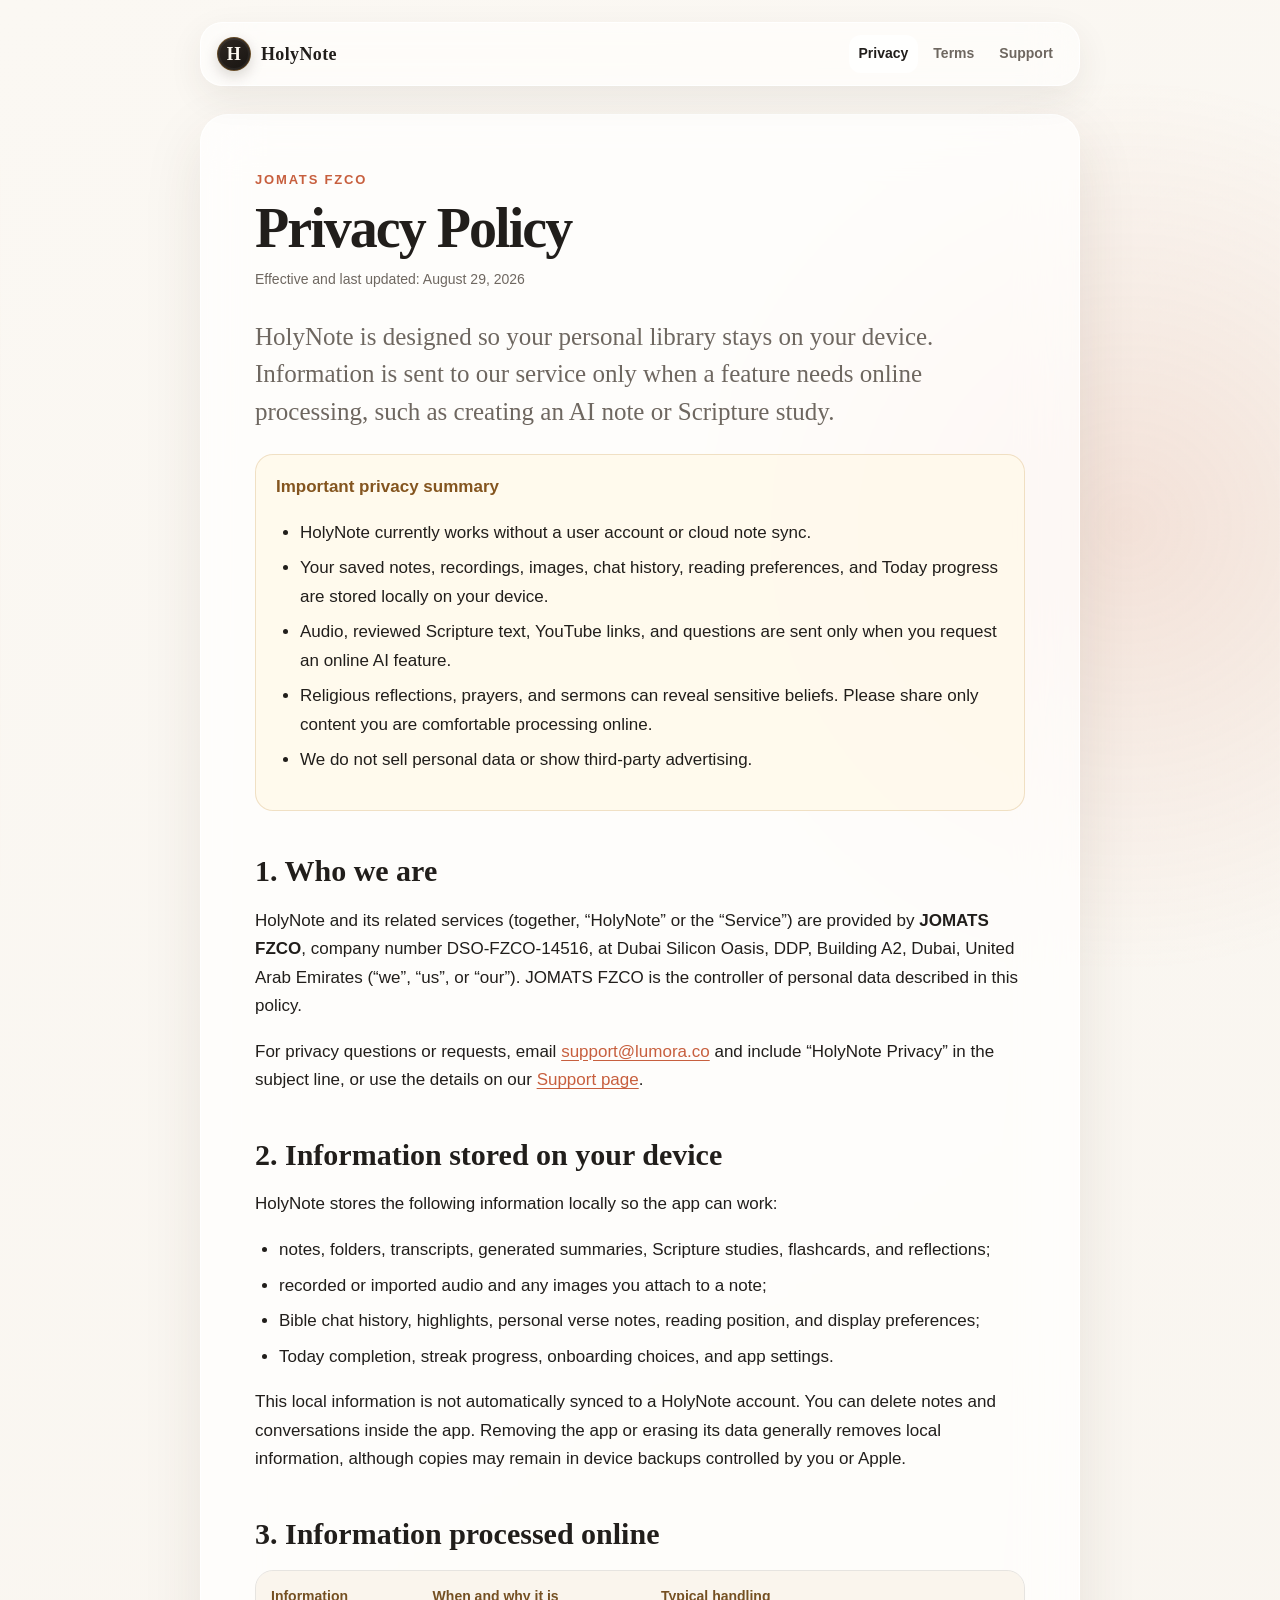
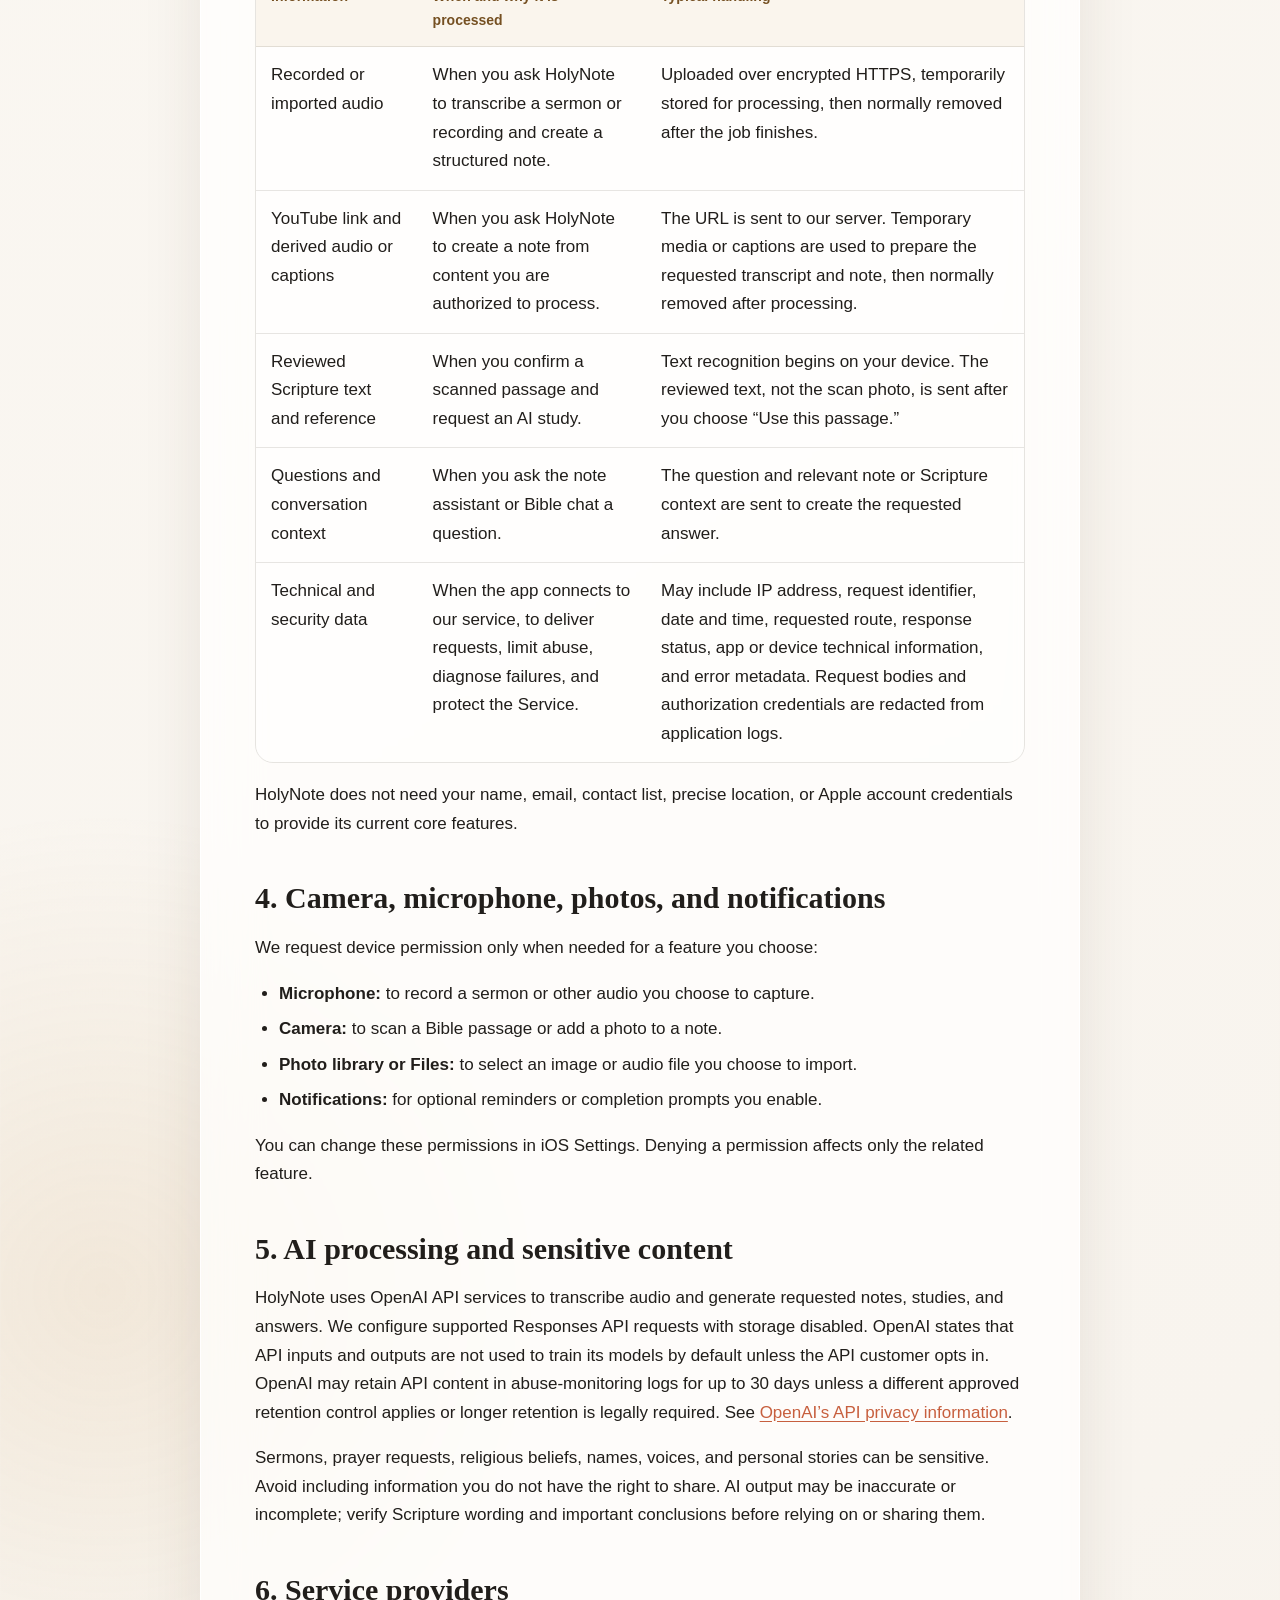
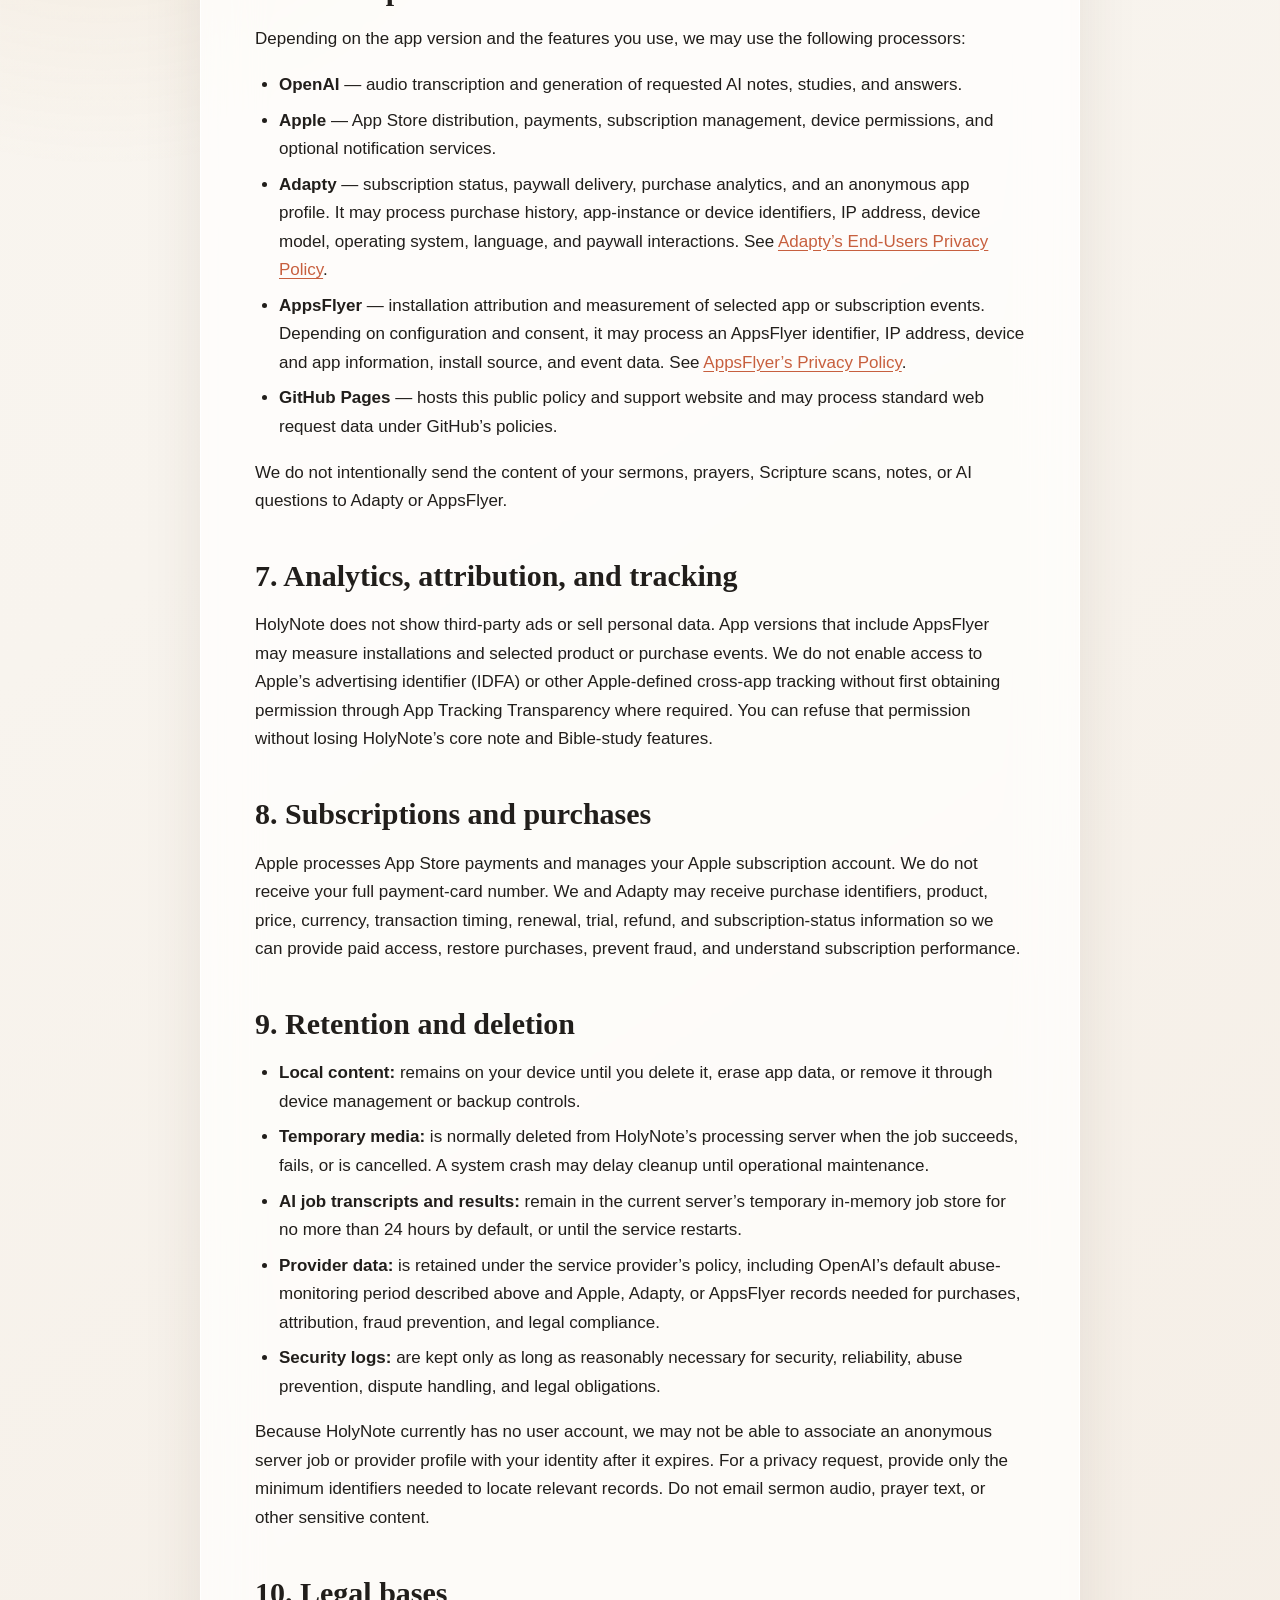
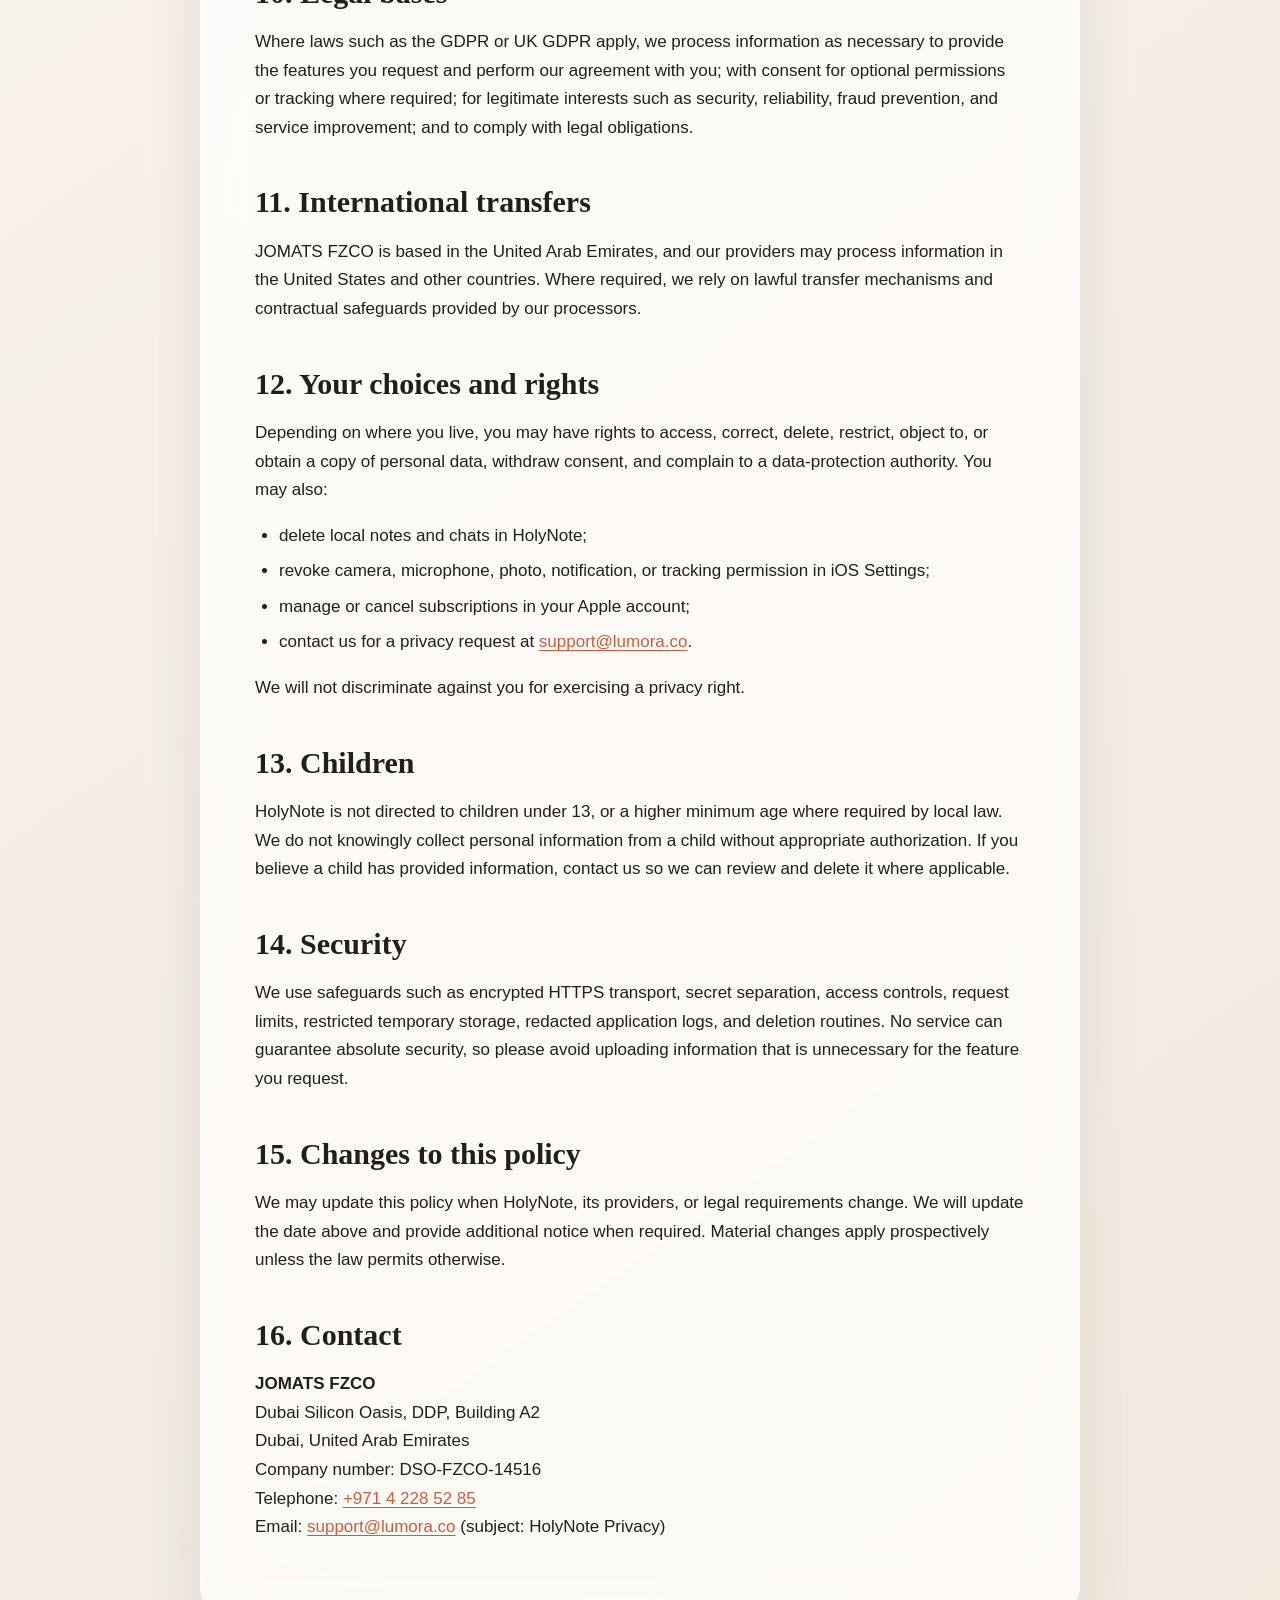
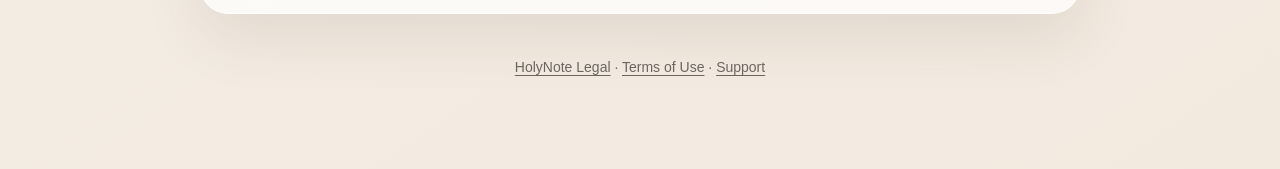
==== privacy/index.html @ 0d6c588e "Publish HolyNote legal and support pages" ====
<!doctype html>
<html lang="en">
<head>
  <meta charset="utf-8">
  <meta name="viewport" content="width=device-width, initial-scale=1">
  <meta name="description" content="Privacy Policy for the HolyNote iOS app and related services.">
  <title>Privacy Policy — HolyNote</title>
  <link rel="stylesheet" href="../assets/styles.css">
</head>
<body>
  <main class="shell">
    <header class="topbar">
      <a class="brand" href="../" aria-label="HolyNote home"><span class="brand-mark">H</span>HolyNote</a>
      <nav class="nav" aria-label="Legal navigation">
        <a href="./" aria-current="page">Privacy</a>
        <a href="../terms/">Terms</a>
        <a href="../support/">Support</a>
      </nav>
    </header>

    <article class="document">
      <p class="eyebrow">JOMATS FZCO</p>
      <h1>Privacy Policy</h1>
      <p class="meta">Effective and last updated: August 29, 2026</p>
      <p class="lede">HolyNote is designed so your personal library stays on your device. Information is sent to our service only when a feature needs online processing, such as creating an AI note or Scripture study.</p>

      <div class="notice">
        <strong>Important privacy summary</strong>
        <ul>
          <li>HolyNote currently works without a user account or cloud note sync.</li>
          <li>Your saved notes, recordings, images, chat history, reading preferences, and Today progress are stored locally on your device.</li>
          <li>Audio, reviewed Scripture text, YouTube links, and questions are sent only when you request an online AI feature.</li>
          <li>Religious reflections, prayers, and sermons can reveal sensitive beliefs. Please share only content you are comfortable processing online.</li>
          <li>We do not sell personal data or show third-party advertising.</li>
        </ul>
      </div>

      <h2>1. Who we are</h2>
      <p>HolyNote and its related services (together, “HolyNote” or the “Service”) are provided by <strong>JOMATS FZCO</strong>, company number DSO-FZCO-14516, at Dubai Silicon Oasis, DDP, Building A2, Dubai, United Arab Emirates (“we”, “us”, or “our”). JOMATS FZCO is the controller of personal data described in this policy.</p>
      <p>For privacy questions or requests, email <a href="mailto:support@lumora.co?subject=HolyNote%20Privacy%20Request">support@lumora.co</a> and include “HolyNote Privacy” in the subject line, or use the details on our <a href="../support/">Support page</a>.</p>

      <h2>2. Information stored on your device</h2>
      <p>HolyNote stores the following information locally so the app can work:</p>
      <ul>
        <li>notes, folders, transcripts, generated summaries, Scripture studies, flashcards, and reflections;</li>
        <li>recorded or imported audio and any images you attach to a note;</li>
        <li>Bible chat history, highlights, personal verse notes, reading position, and display preferences;</li>
        <li>Today completion, streak progress, onboarding choices, and app settings.</li>
      </ul>
      <p>This local information is not automatically synced to a HolyNote account. You can delete notes and conversations inside the app. Removing the app or erasing its data generally removes local information, although copies may remain in device backups controlled by you or Apple.</p>

      <h2>3. Information processed online</h2>
      <div class="table-wrap">
        <table>
          <thead><tr><th>Information</th><th>When and why it is processed</th><th>Typical handling</th></tr></thead>
          <tbody>
            <tr><td>Recorded or imported audio</td><td>When you ask HolyNote to transcribe a sermon or recording and create a structured note.</td><td>Uploaded over encrypted HTTPS, temporarily stored for processing, then normally removed after the job finishes.</td></tr>
            <tr><td>YouTube link and derived audio or captions</td><td>When you ask HolyNote to create a note from content you are authorized to process.</td><td>The URL is sent to our server. Temporary media or captions are used to prepare the requested transcript and note, then normally removed after processing.</td></tr>
            <tr><td>Reviewed Scripture text and reference</td><td>When you confirm a scanned passage and request an AI study.</td><td>Text recognition begins on your device. The reviewed text, not the scan photo, is sent after you choose “Use this passage.”</td></tr>
            <tr><td>Questions and conversation context</td><td>When you ask the note assistant or Bible chat a question.</td><td>The question and relevant note or Scripture context are sent to create the requested answer.</td></tr>
            <tr><td>Technical and security data</td><td>When the app connects to our service, to deliver requests, limit abuse, diagnose failures, and protect the Service.</td><td>May include IP address, request identifier, date and time, requested route, response status, app or device technical information, and error metadata. Request bodies and authorization credentials are redacted from application logs.</td></tr>
          </tbody>
        </table>
      </div>
      <p>HolyNote does not need your name, email, contact list, precise location, or Apple account credentials to provide its current core features.</p>

      <h2>4. Camera, microphone, photos, and notifications</h2>
      <p>We request device permission only when needed for a feature you choose:</p>
      <ul>
        <li><strong>Microphone:</strong> to record a sermon or other audio you choose to capture.</li>
        <li><strong>Camera:</strong> to scan a Bible passage or add a photo to a note.</li>
        <li><strong>Photo library or Files:</strong> to select an image or audio file you choose to import.</li>
        <li><strong>Notifications:</strong> for optional reminders or completion prompts you enable.</li>
      </ul>
      <p>You can change these permissions in iOS Settings. Denying a permission affects only the related feature.</p>

      <h2>5. AI processing and sensitive content</h2>
      <p>HolyNote uses OpenAI API services to transcribe audio and generate requested notes, studies, and answers. We configure supported Responses API requests with storage disabled. OpenAI states that API inputs and outputs are not used to train its models by default unless the API customer opts in. OpenAI may retain API content in abuse-monitoring logs for up to 30 days unless a different approved retention control applies or longer retention is legally required. See <a href="https://openai.com/enterprise-privacy/">OpenAI’s API privacy information</a>.</p>
      <p>Sermons, prayer requests, religious beliefs, names, voices, and personal stories can be sensitive. Avoid including information you do not have the right to share. AI output may be inaccurate or incomplete; verify Scripture wording and important conclusions before relying on or sharing them.</p>

      <h2>6. Service providers</h2>
      <p>Depending on the app version and the features you use, we may use the following processors:</p>
      <ul>
        <li><strong>OpenAI</strong> — audio transcription and generation of requested AI notes, studies, and answers.</li>
        <li><strong>Apple</strong> — App Store distribution, payments, subscription management, device permissions, and optional notification services.</li>
        <li><strong>Adapty</strong> — subscription status, paywall delivery, purchase analytics, and an anonymous app profile. It may process purchase history, app-instance or device identifiers, IP address, device model, operating system, language, and paywall interactions. See <a href="https://adapty.io/end-users-privacy/">Adapty’s End-Users Privacy Policy</a>.</li>
        <li><strong>AppsFlyer</strong> — installation attribution and measurement of selected app or subscription events. Depending on configuration and consent, it may process an AppsFlyer identifier, IP address, device and app information, install source, and event data. See <a href="https://www.appsflyer.com/legal/privacy-policy/">AppsFlyer’s Privacy Policy</a>.</li>
        <li><strong>GitHub Pages</strong> — hosts this public policy and support website and may process standard web request data under GitHub’s policies.</li>
      </ul>
      <p>We do not intentionally send the content of your sermons, prayers, Scripture scans, notes, or AI questions to Adapty or AppsFlyer.</p>

      <h2>7. Analytics, attribution, and tracking</h2>
      <p>HolyNote does not show third-party ads or sell personal data. App versions that include AppsFlyer may measure installations and selected product or purchase events. We do not enable access to Apple’s advertising identifier (IDFA) or other Apple-defined cross-app tracking without first obtaining permission through App Tracking Transparency where required. You can refuse that permission without losing HolyNote’s core note and Bible-study features.</p>

      <h2>8. Subscriptions and purchases</h2>
      <p>Apple processes App Store payments and manages your Apple subscription account. We do not receive your full payment-card number. We and Adapty may receive purchase identifiers, product, price, currency, transaction timing, renewal, trial, refund, and subscription-status information so we can provide paid access, restore purchases, prevent fraud, and understand subscription performance.</p>

      <h2>9. Retention and deletion</h2>
      <ul>
        <li><strong>Local content:</strong> remains on your device until you delete it, erase app data, or remove it through device management or backup controls.</li>
        <li><strong>Temporary media:</strong> is normally deleted from HolyNote’s processing server when the job succeeds, fails, or is cancelled. A system crash may delay cleanup until operational maintenance.</li>
        <li><strong>AI job transcripts and results:</strong> remain in the current server’s temporary in-memory job store for no more than 24 hours by default, or until the service restarts.</li>
        <li><strong>Provider data:</strong> is retained under the service provider’s policy, including OpenAI’s default abuse-monitoring period described above and Apple, Adapty, or AppsFlyer records needed for purchases, attribution, fraud prevention, and legal compliance.</li>
        <li><strong>Security logs:</strong> are kept only as long as reasonably necessary for security, reliability, abuse prevention, dispute handling, and legal obligations.</li>
      </ul>
      <p>Because HolyNote currently has no user account, we may not be able to associate an anonymous server job or provider profile with your identity after it expires. For a privacy request, provide only the minimum identifiers needed to locate relevant records. Do not email sermon audio, prayer text, or other sensitive content.</p>

      <h2>10. Legal bases</h2>
      <p>Where laws such as the GDPR or UK GDPR apply, we process information as necessary to provide the features you request and perform our agreement with you; with consent for optional permissions or tracking where required; for legitimate interests such as security, reliability, fraud prevention, and service improvement; and to comply with legal obligations.</p>

      <h2>11. International transfers</h2>
      <p>JOMATS FZCO is based in the United Arab Emirates, and our providers may process information in the United States and other countries. Where required, we rely on lawful transfer mechanisms and contractual safeguards provided by our processors.</p>

      <h2>12. Your choices and rights</h2>
      <p>Depending on where you live, you may have rights to access, correct, delete, restrict, object to, or obtain a copy of personal data, withdraw consent, and complain to a data-protection authority. You may also:</p>
      <ul>
        <li>delete local notes and chats in HolyNote;</li>
        <li>revoke camera, microphone, photo, notification, or tracking permission in iOS Settings;</li>
        <li>manage or cancel subscriptions in your Apple account;</li>
        <li>contact us for a privacy request at <a href="mailto:support@lumora.co?subject=HolyNote%20Privacy%20Request">support@lumora.co</a>.</li>
      </ul>
      <p>We will not discriminate against you for exercising a privacy right.</p>

      <h2>13. Children</h2>
      <p>HolyNote is not directed to children under 13, or a higher minimum age where required by local law. We do not knowingly collect personal information from a child without appropriate authorization. If you believe a child has provided information, contact us so we can review and delete it where applicable.</p>

      <h2>14. Security</h2>
      <p>We use safeguards such as encrypted HTTPS transport, secret separation, access controls, request limits, restricted temporary storage, redacted application logs, and deletion routines. No service can guarantee absolute security, so please avoid uploading information that is unnecessary for the feature you request.</p>

      <h2>15. Changes to this policy</h2>
      <p>We may update this policy when HolyNote, its providers, or legal requirements change. We will update the date above and provide additional notice when required. Material changes apply prospectively unless the law permits otherwise.</p>

      <h2>16. Contact</h2>
      <p><strong>JOMATS FZCO</strong><br>Dubai Silicon Oasis, DDP, Building A2<br>Dubai, United Arab Emirates<br>Company number: DSO-FZCO-14516<br>Telephone: <a href="tel:+97142285285">+971 4 228 52 85</a><br>Email: <a href="mailto:support@lumora.co?subject=HolyNote%20Privacy%20Request">support@lumora.co</a> (subject: HolyNote Privacy)</p>
    </article>

    <footer><p><a href="../">HolyNote Legal</a> · <a href="../terms/">Terms of Use</a> · <a href="../support/">Support</a></p></footer>
  </main>
</body>
</html>
---- assets/styles.css ----
:root {
  color-scheme: light;
  --canvas: #f8f4ee;
  --canvas-warm: #f2e9df;
  --paper: rgba(255, 255, 255, 0.72);
  --paper-strong: rgba(255, 255, 255, 0.9);
  --ink: #211e1b;
  --muted: #6e6760;
  --ember: #c75f3e;
  --gold: #bd873b;
  --sage: #687a6a;
  --line: rgba(63, 48, 39, 0.12);
  --shadow: 0 22px 60px rgba(68, 45, 32, 0.1);
  --radius: 28px;
}

* { box-sizing: border-box; }

html {
  background: var(--canvas);
  scroll-behavior: smooth;
  -webkit-text-size-adjust: 100%;
}

body {
  margin: 0;
  min-height: 100vh;
  color: var(--ink);
  background:
    radial-gradient(circle at 88% 8%, rgba(199, 95, 62, 0.14), transparent 28rem),
    radial-gradient(circle at 8% 44%, rgba(189, 135, 59, 0.12), transparent 30rem),
    linear-gradient(145deg, #fbf8f3 0%, var(--canvas) 52%, var(--canvas-warm) 100%);
  font-family: -apple-system, BlinkMacSystemFont, "SF Pro Text", "Segoe UI", sans-serif;
  font-size: 17px;
  line-height: 1.68;
}

a { color: var(--ember); text-underline-offset: 0.18em; }
a:hover { color: #a7432a; }

.shell {
  width: min(100% - 32px, 880px);
  margin: 0 auto;
  padding: 22px 0 76px;
}

.topbar {
  position: sticky;
  top: 12px;
  z-index: 10;
  display: flex;
  align-items: center;
  justify-content: space-between;
  gap: 20px;
  padding: 12px 16px;
  margin-bottom: 28px;
  border: 1px solid rgba(255, 255, 255, 0.88);
  border-radius: 22px;
  background: rgba(255, 255, 255, 0.6);
  box-shadow: 0 12px 34px rgba(67, 45, 33, 0.08);
  backdrop-filter: blur(24px) saturate(145%);
  -webkit-backdrop-filter: blur(24px) saturate(145%);
}

.brand {
  display: inline-flex;
  align-items: center;
  gap: 10px;
  color: var(--ink);
  font-family: Georgia, "Times New Roman", serif;
  font-size: 18px;
  font-weight: 700;
  letter-spacing: 0.02em;
  text-decoration: none;
}

.brand-mark {
  display: grid;
  width: 34px;
  height: 34px;
  place-items: center;
  border: 1px solid rgba(189, 135, 59, 0.42);
  border-radius: 50%;
  color: #fffaf2;
  background: linear-gradient(145deg, #302822, #171411);
  box-shadow: inset 0 0 0 2px rgba(255, 255, 255, 0.05), 0 5px 14px rgba(44, 32, 24, 0.18);
  font-family: Georgia, "Times New Roman", serif;
  font-size: 18px;
}

.nav { display: flex; flex-wrap: wrap; justify-content: flex-end; gap: 5px; }
.nav a {
  padding: 7px 10px;
  border-radius: 12px;
  color: var(--muted);
  font-size: 14px;
  font-weight: 600;
  text-decoration: none;
}
.nav a:hover, .nav a[aria-current="page"] { color: var(--ink); background: rgba(255, 255, 255, 0.76); }

.hero, .document {
  border: 1px solid rgba(255, 255, 255, 0.82);
  border-radius: var(--radius);
  background: var(--paper);
  box-shadow: var(--shadow);
  backdrop-filter: blur(28px) saturate(130%);
  -webkit-backdrop-filter: blur(28px) saturate(130%);
}

.hero { padding: clamp(34px, 7vw, 72px); }
.document { padding: clamp(26px, 5vw, 54px); }

.eyebrow {
  margin: 0 0 10px;
  color: var(--ember);
  font-size: 13px;
  font-weight: 800;
  letter-spacing: 0.14em;
  text-transform: uppercase;
}

h1, h2, h3 {
  color: var(--ink);
  font-family: Georgia, "Times New Roman", serif;
  font-weight: 600;
}

h1 { margin: 0; font-size: clamp(38px, 7vw, 66px); line-height: 1.03; letter-spacing: -0.035em; }
.document h1 { font-size: clamp(36px, 6vw, 56px); }
h2 { margin: 42px 0 10px; font-size: clamp(24px, 3.5vw, 30px); line-height: 1.22; }
h3 { margin: 24px 0 8px; font-size: 20px; }

.lede {
  max-width: 690px;
  margin: 18px 0 0;
  color: var(--muted);
  font-family: Georgia, "Times New Roman", serif;
  font-size: clamp(20px, 3vw, 25px);
  line-height: 1.5;
}

.meta { margin: 10px 0 26px; color: var(--muted); font-size: 14px; }
.muted, .fine { color: var(--muted); }
.fine { font-size: 14px; }

.cards {
  display: grid;
  grid-template-columns: repeat(3, minmax(0, 1fr));
  gap: 14px;
  margin-top: 34px;
}

.card {
  display: flex;
  min-height: 184px;
  flex-direction: column;
  justify-content: space-between;
  padding: 22px;
  border: 1px solid var(--line);
  border-radius: 22px;
  color: var(--ink);
  background: var(--paper-strong);
  text-decoration: none;
  transition: transform 160ms ease, box-shadow 160ms ease;
}
.card:hover { color: var(--ink); transform: translateY(-3px); box-shadow: 0 15px 35px rgba(67, 45, 33, 0.1); }
.card strong { font-family: Georgia, "Times New Roman", serif; font-size: 23px; }
.card span { color: var(--muted); font-size: 15px; }
.card b { color: var(--ember); font-size: 22px; }

.notice {
  padding: 18px 20px;
  margin: 24px 0;
  border: 1px solid rgba(189, 135, 59, 0.23);
  border-radius: 18px;
  background: rgba(255, 248, 232, 0.74);
}
.notice strong { color: #84551f; }

.table-wrap { overflow-x: auto; margin: 18px 0; border: 1px solid var(--line); border-radius: 18px; }
table { width: 100%; min-width: 640px; border-collapse: collapse; background: rgba(255, 255, 255, 0.42); }
th, td { padding: 14px 15px; border-bottom: 1px solid var(--line); text-align: left; vertical-align: top; }
th { color: #755022; background: rgba(189, 135, 59, 0.08); font-size: 14px; }
tr:last-child td { border-bottom: 0; }

ul, ol { padding-left: 24px; }
li { margin: 7px 0; }

.contact-box {
  display: grid;
  grid-template-columns: 1fr 1fr;
  gap: 14px;
  margin-top: 24px;
}
.contact-box > div { padding: 18px; border: 1px solid var(--line); border-radius: 18px; background: rgba(255, 255, 255, 0.55); }
.contact-box strong { display: block; margin-bottom: 4px; font-family: Georgia, "Times New Roman", serif; font-size: 19px; }

footer { padding: 28px 4px 0; color: var(--muted); font-size: 14px; text-align: center; }
footer a { color: var(--muted); }

@media (max-width: 720px) {
  .topbar { position: static; align-items: flex-start; flex-direction: column; }
  .nav { justify-content: flex-start; }
  .nav a { padding-left: 0; padding-right: 12px; }
  .cards { grid-template-columns: 1fr; }
  .card { min-height: 140px; }
  .contact-box { grid-template-columns: 1fr; }
}

@media (prefers-reduced-motion: reduce) {
  html { scroll-behavior: auto; }
  .card { transition: none; }
}

@media print {
  body { background: #fff; font-size: 12pt; }
  .shell { width: 100%; padding: 0; }
  .topbar, footer { display: none; }
  .document { border: 0; box-shadow: none; padding: 0; background: #fff; }
  a { color: inherit; }
}
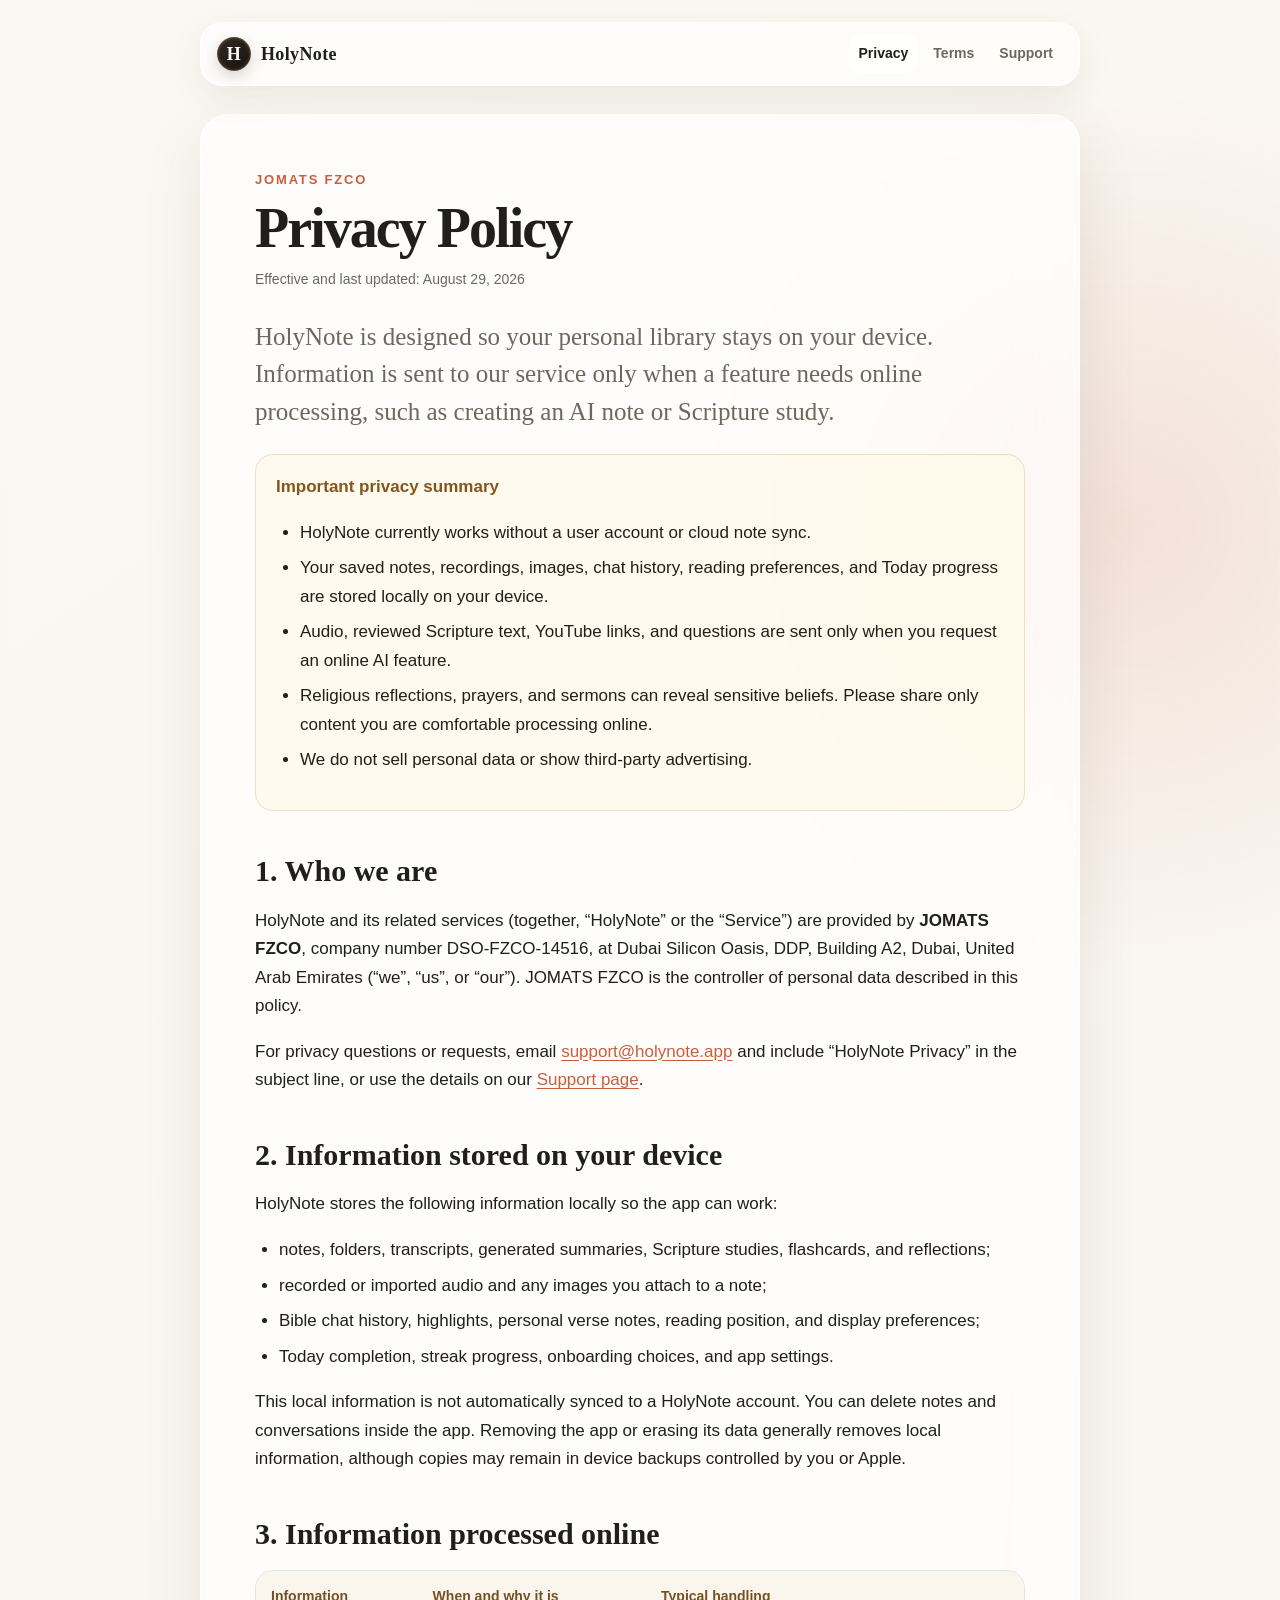
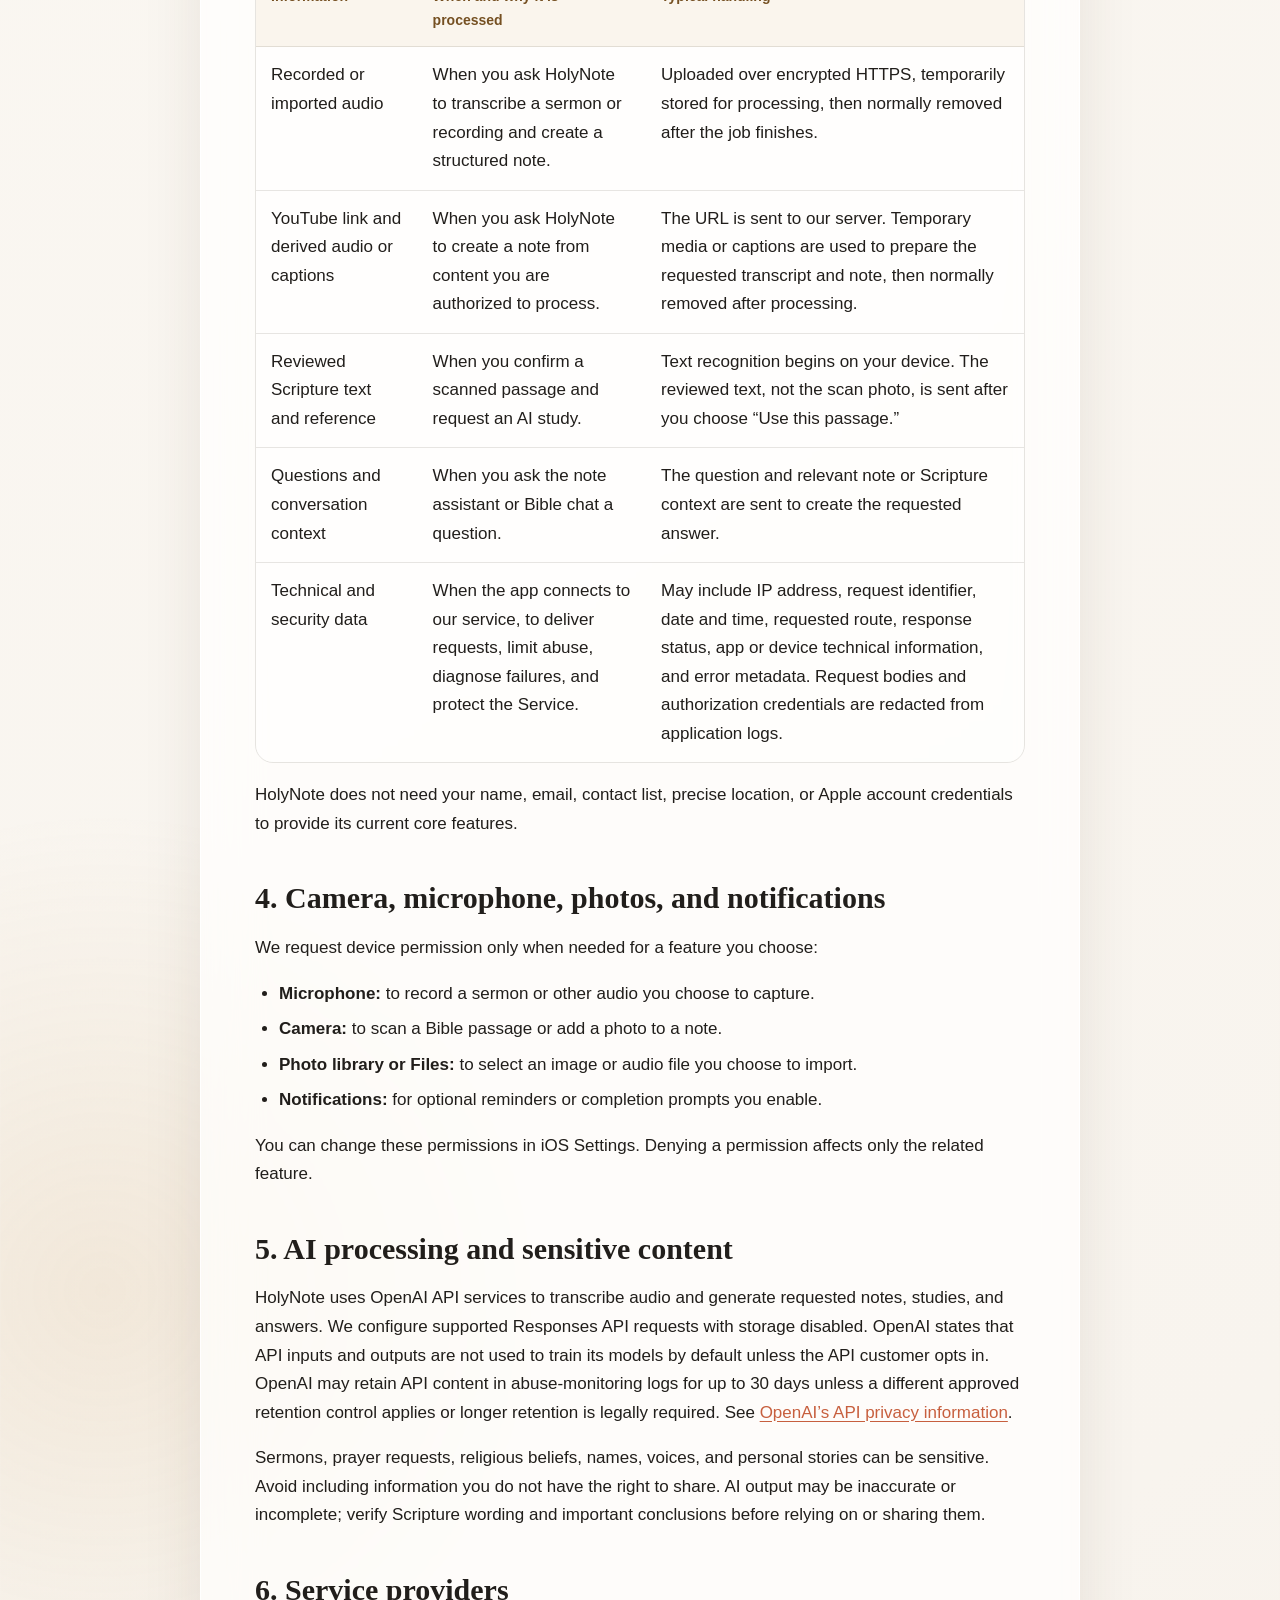
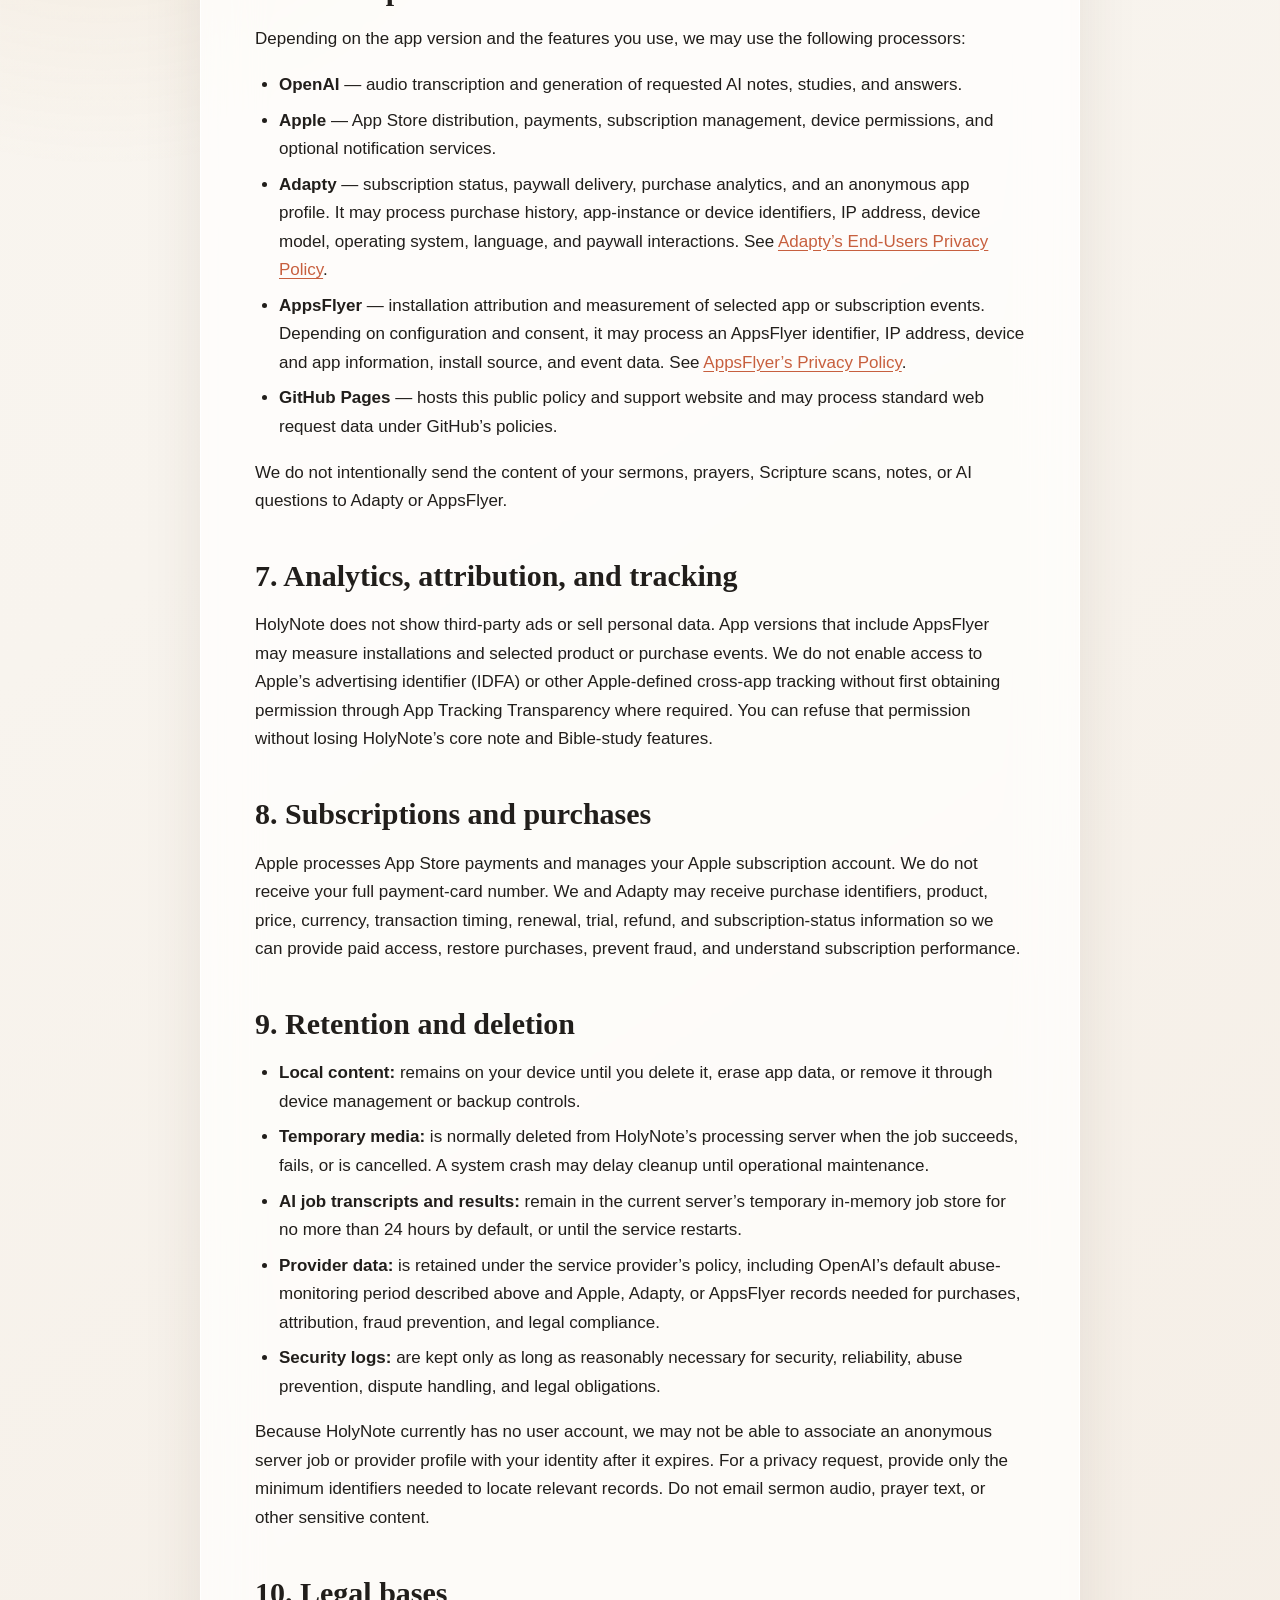
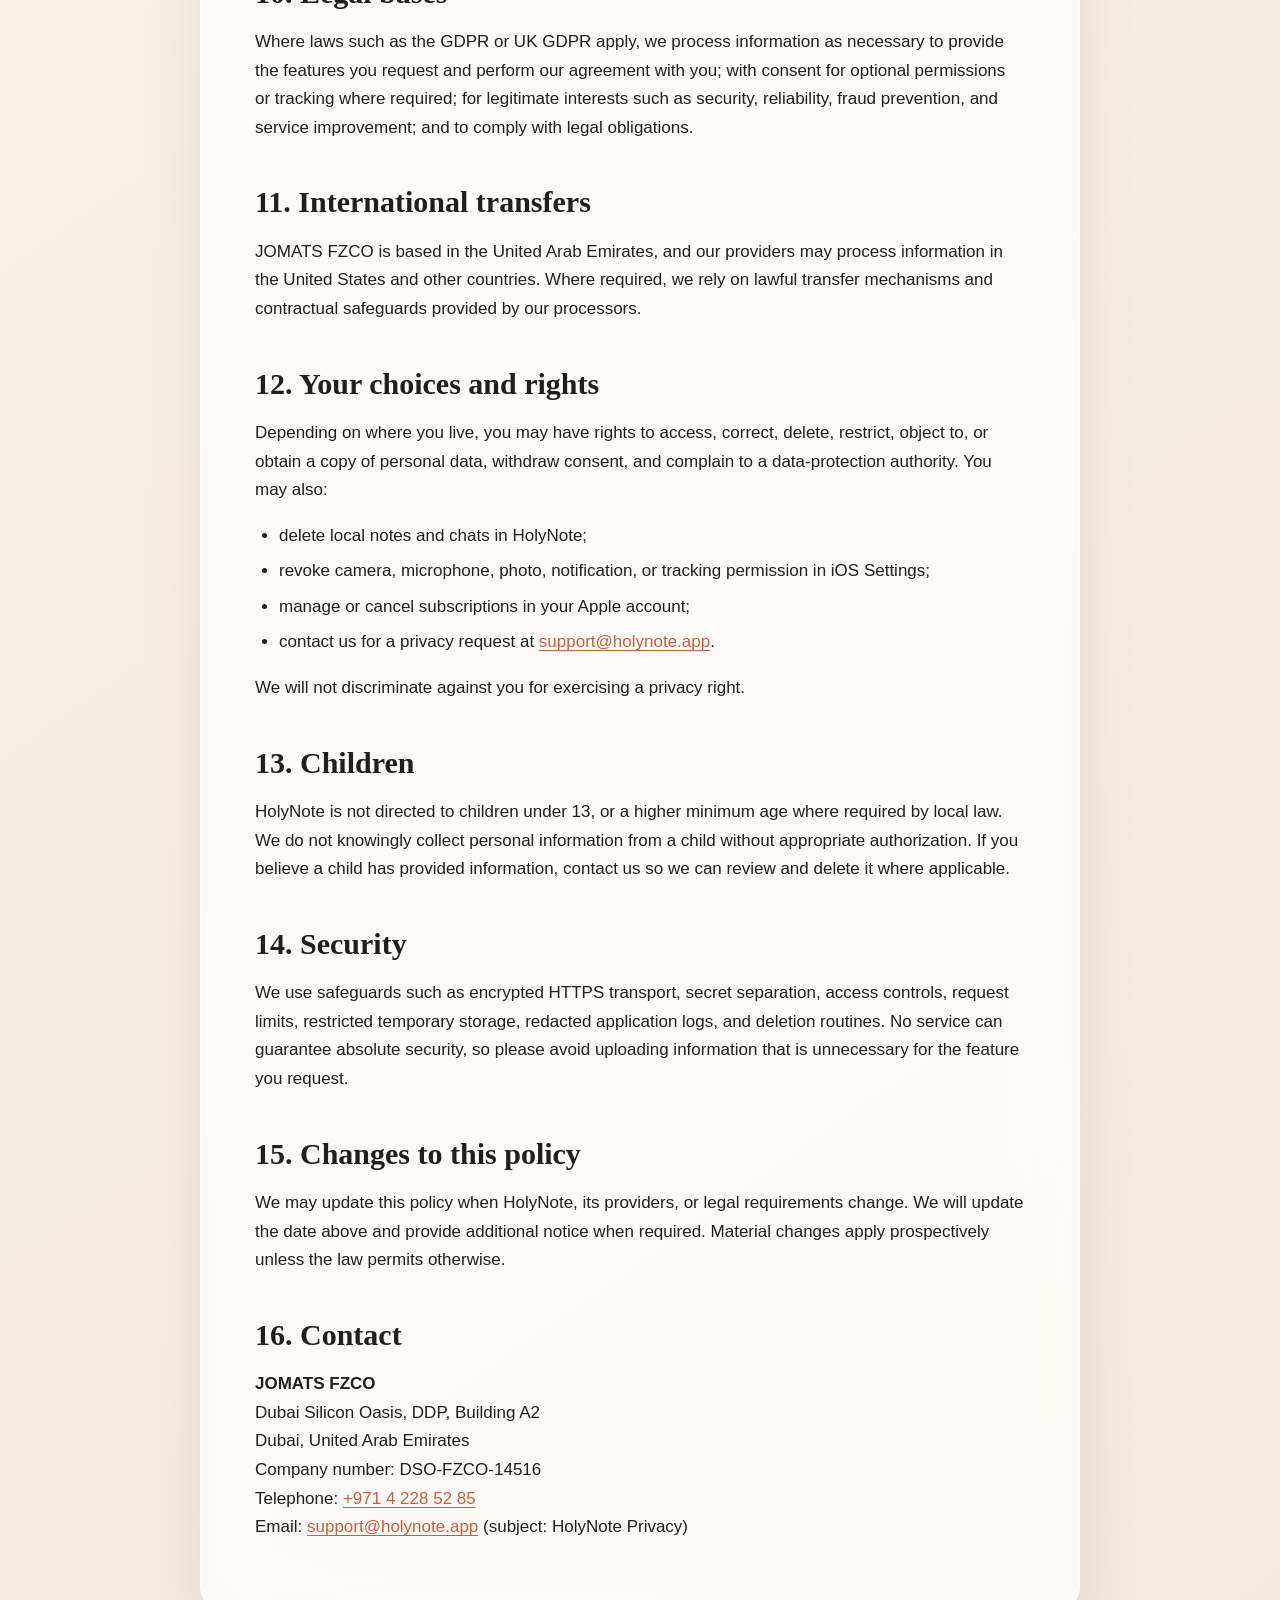
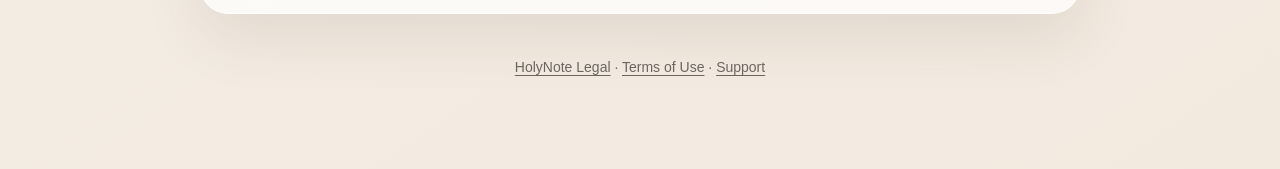
==== commit 22223d86: "Use HolyNote support email" ====
--- a/privacy/index.html
+++ b/privacy/index.html
@@ -37,7 +37,7 @@
 
       <h2>1. Who we are</h2>
       <p>HolyNote and its related services (together, “HolyNote” or the “Service”) are provided by <strong>JOMATS FZCO</strong>, company number DSO-FZCO-14516, at Dubai Silicon Oasis, DDP, Building A2, Dubai, United Arab Emirates (“we”, “us”, or “our”). JOMATS FZCO is the controller of personal data described in this policy.</p>
-      <p>For privacy questions or requests, email <a href="mailto:support@lumora.co?subject=HolyNote%20Privacy%20Request">support@lumora.co</a> and include “HolyNote Privacy” in the subject line, or use the details on our <a href="../support/">Support page</a>.</p>
+      <p>For privacy questions or requests, email <a href="mailto:support@holynote.app?subject=HolyNote%20Privacy%20Request">support@holynote.app</a> and include “HolyNote Privacy” in the subject line, or use the details on our <a href="../support/">Support page</a>.</p>
 
       <h2>2. Information stored on your device</h2>
       <p>HolyNote stores the following information locally so the app can work:</p>
@@ -117,7 +117,7 @@
         <li>delete local notes and chats in HolyNote;</li>
         <li>revoke camera, microphone, photo, notification, or tracking permission in iOS Settings;</li>
         <li>manage or cancel subscriptions in your Apple account;</li>
-        <li>contact us for a privacy request at <a href="mailto:support@lumora.co?subject=HolyNote%20Privacy%20Request">support@lumora.co</a>.</li>
+        <li>contact us for a privacy request at <a href="mailto:support@holynote.app?subject=HolyNote%20Privacy%20Request">support@holynote.app</a>.</li>
       </ul>
       <p>We will not discriminate against you for exercising a privacy right.</p>
 
@@ -131,7 +131,7 @@
       <p>We may update this policy when HolyNote, its providers, or legal requirements change. We will update the date above and provide additional notice when required. Material changes apply prospectively unless the law permits otherwise.</p>
 
       <h2>16. Contact</h2>
-      <p><strong>JOMATS FZCO</strong><br>Dubai Silicon Oasis, DDP, Building A2<br>Dubai, United Arab Emirates<br>Company number: DSO-FZCO-14516<br>Telephone: <a href="tel:+97142285285">+971 4 228 52 85</a><br>Email: <a href="mailto:support@lumora.co?subject=HolyNote%20Privacy%20Request">support@lumora.co</a> (subject: HolyNote Privacy)</p>
+      <p><strong>JOMATS FZCO</strong><br>Dubai Silicon Oasis, DDP, Building A2<br>Dubai, United Arab Emirates<br>Company number: DSO-FZCO-14516<br>Telephone: <a href="tel:+97142285285">+971 4 228 52 85</a><br>Email: <a href="mailto:support@holynote.app?subject=HolyNote%20Privacy%20Request">support@holynote.app</a> (subject: HolyNote Privacy)</p>
     </article>
 
     <footer><p><a href="../">HolyNote Legal</a> · <a href="../terms/">Terms of Use</a> · <a href="../support/">Support</a></p></footer>
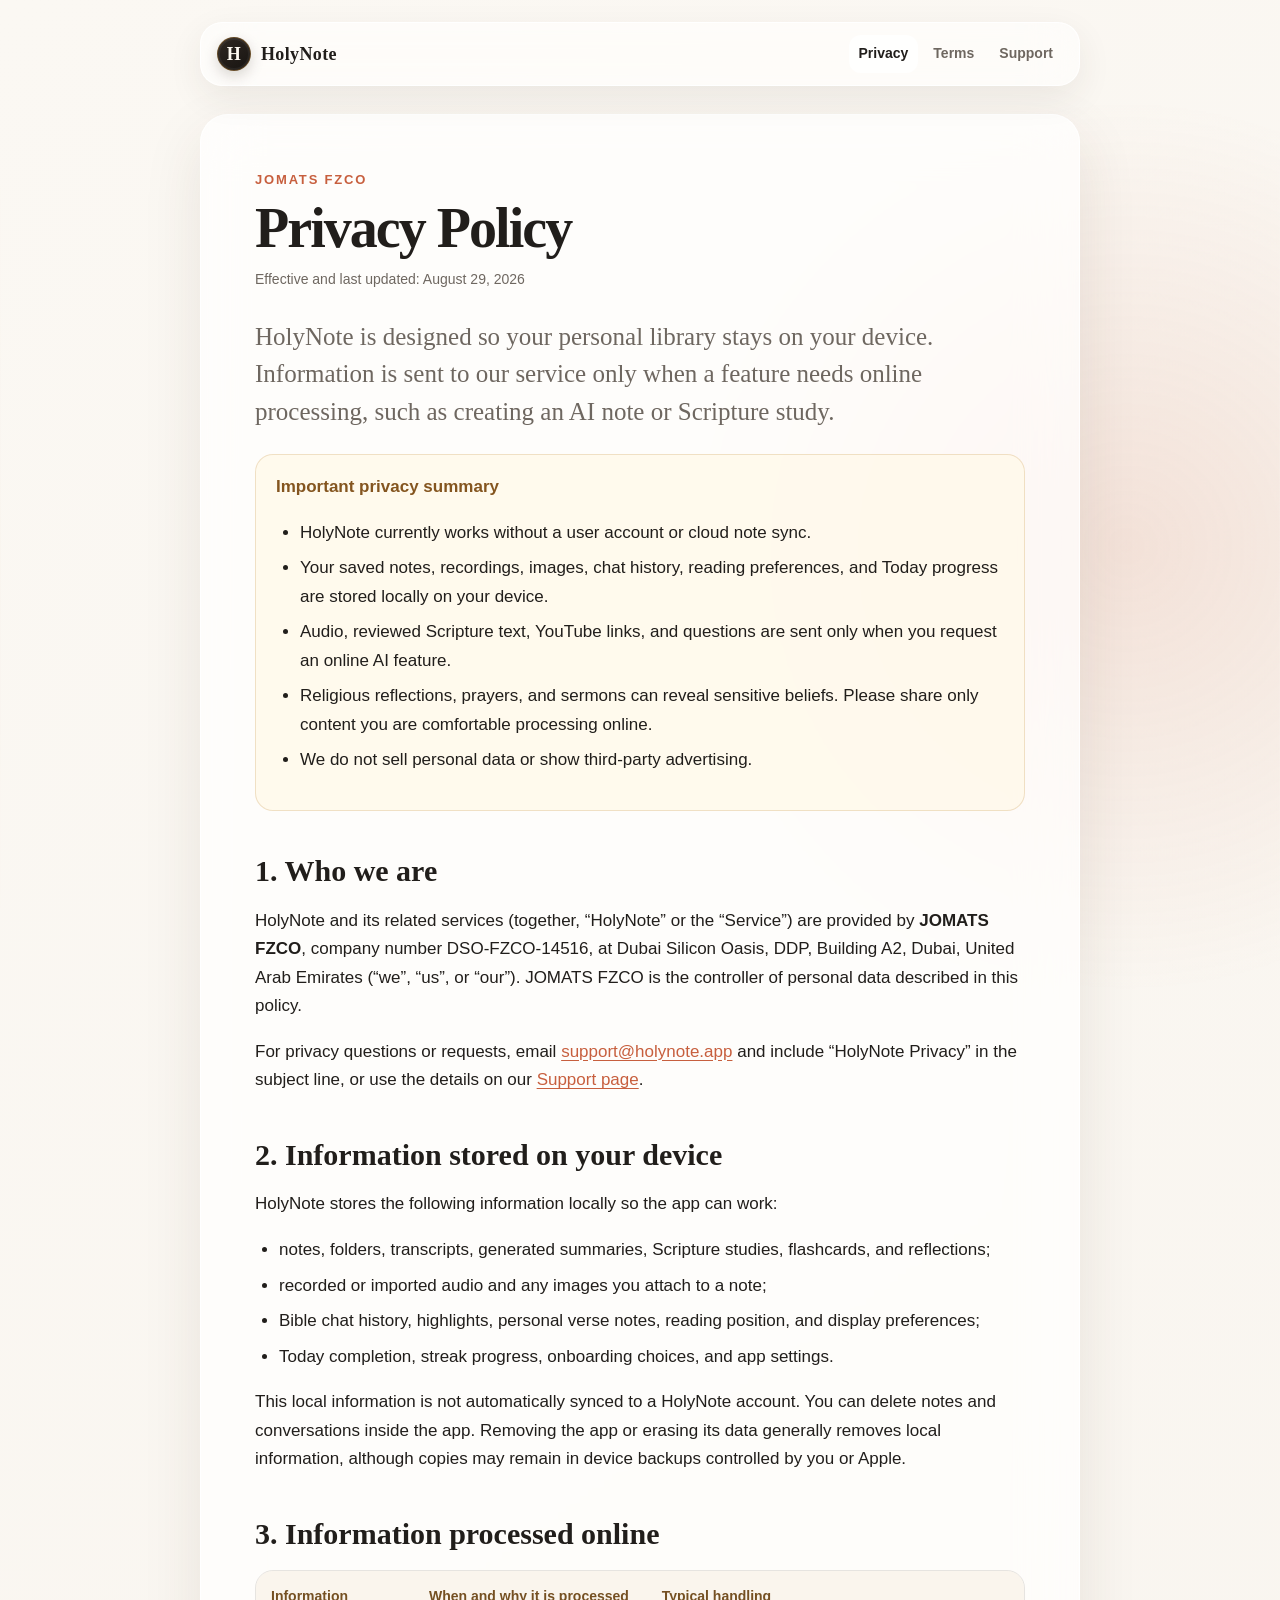
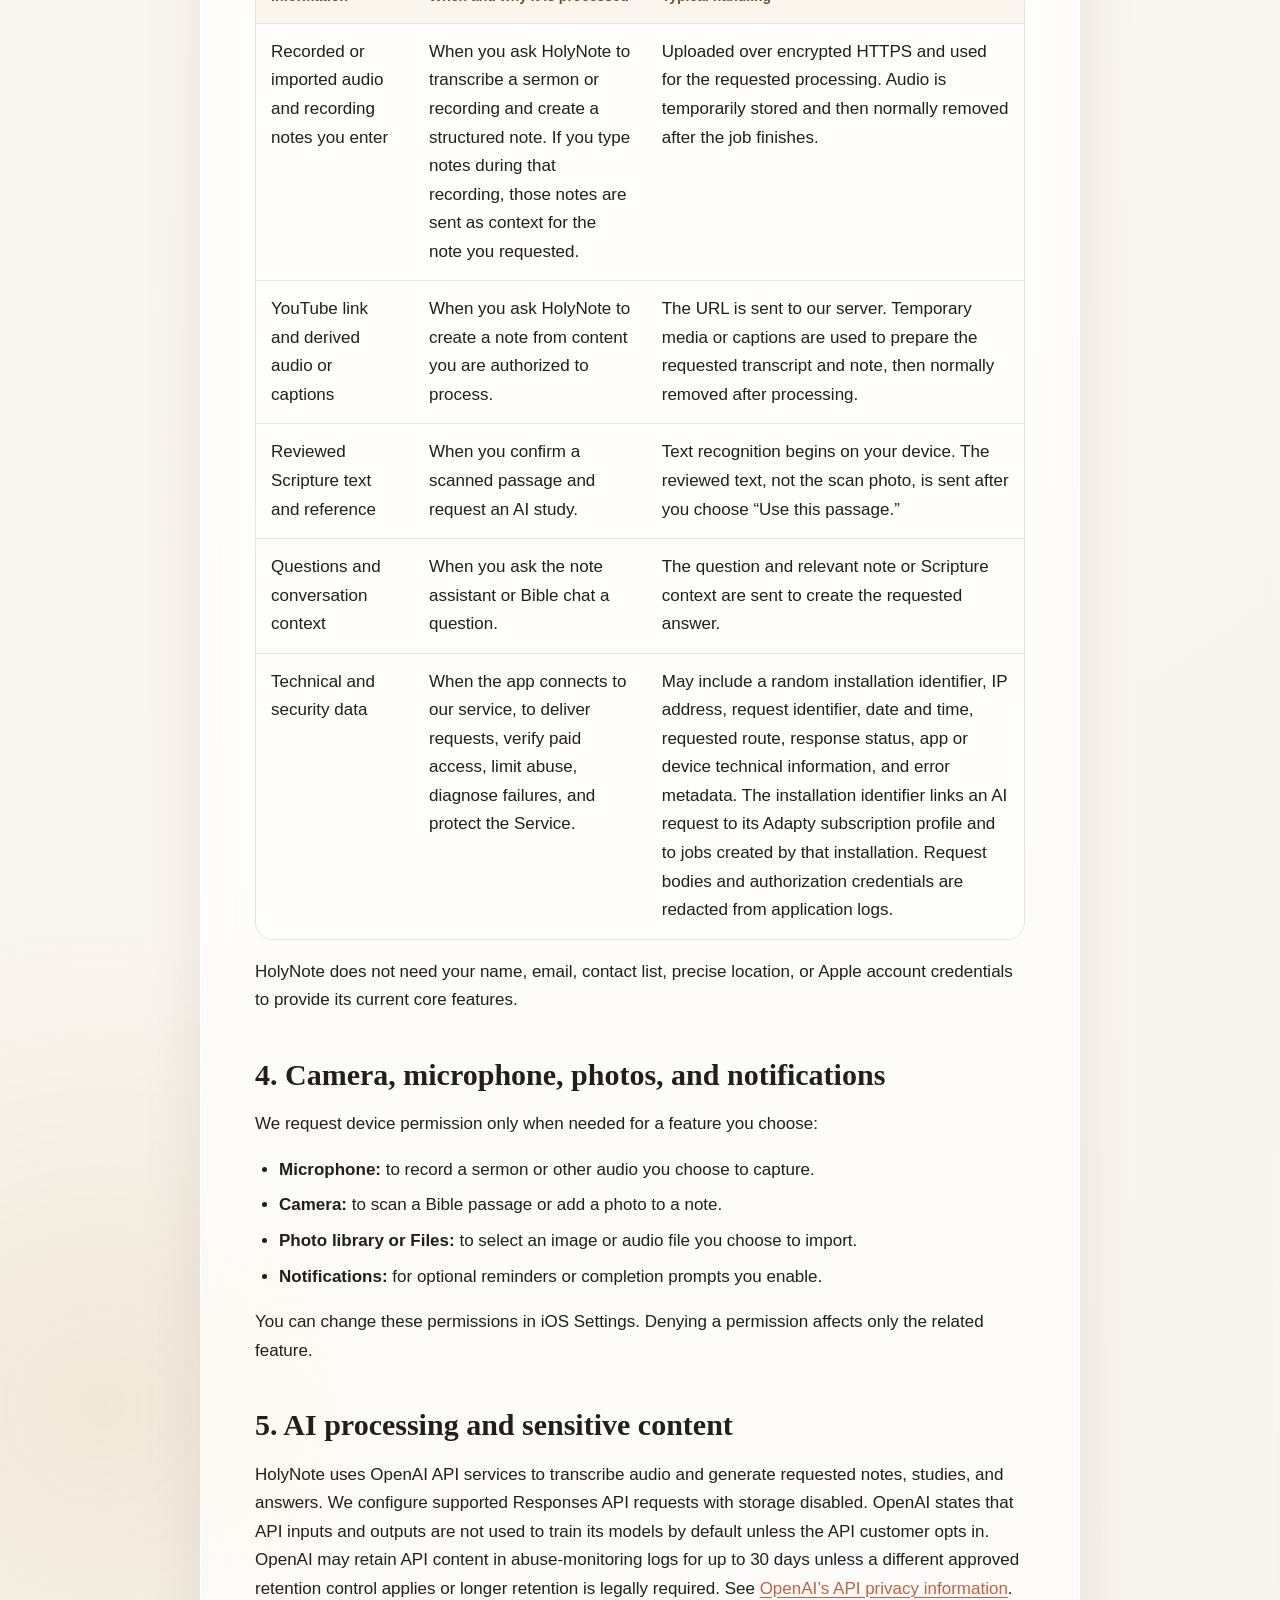
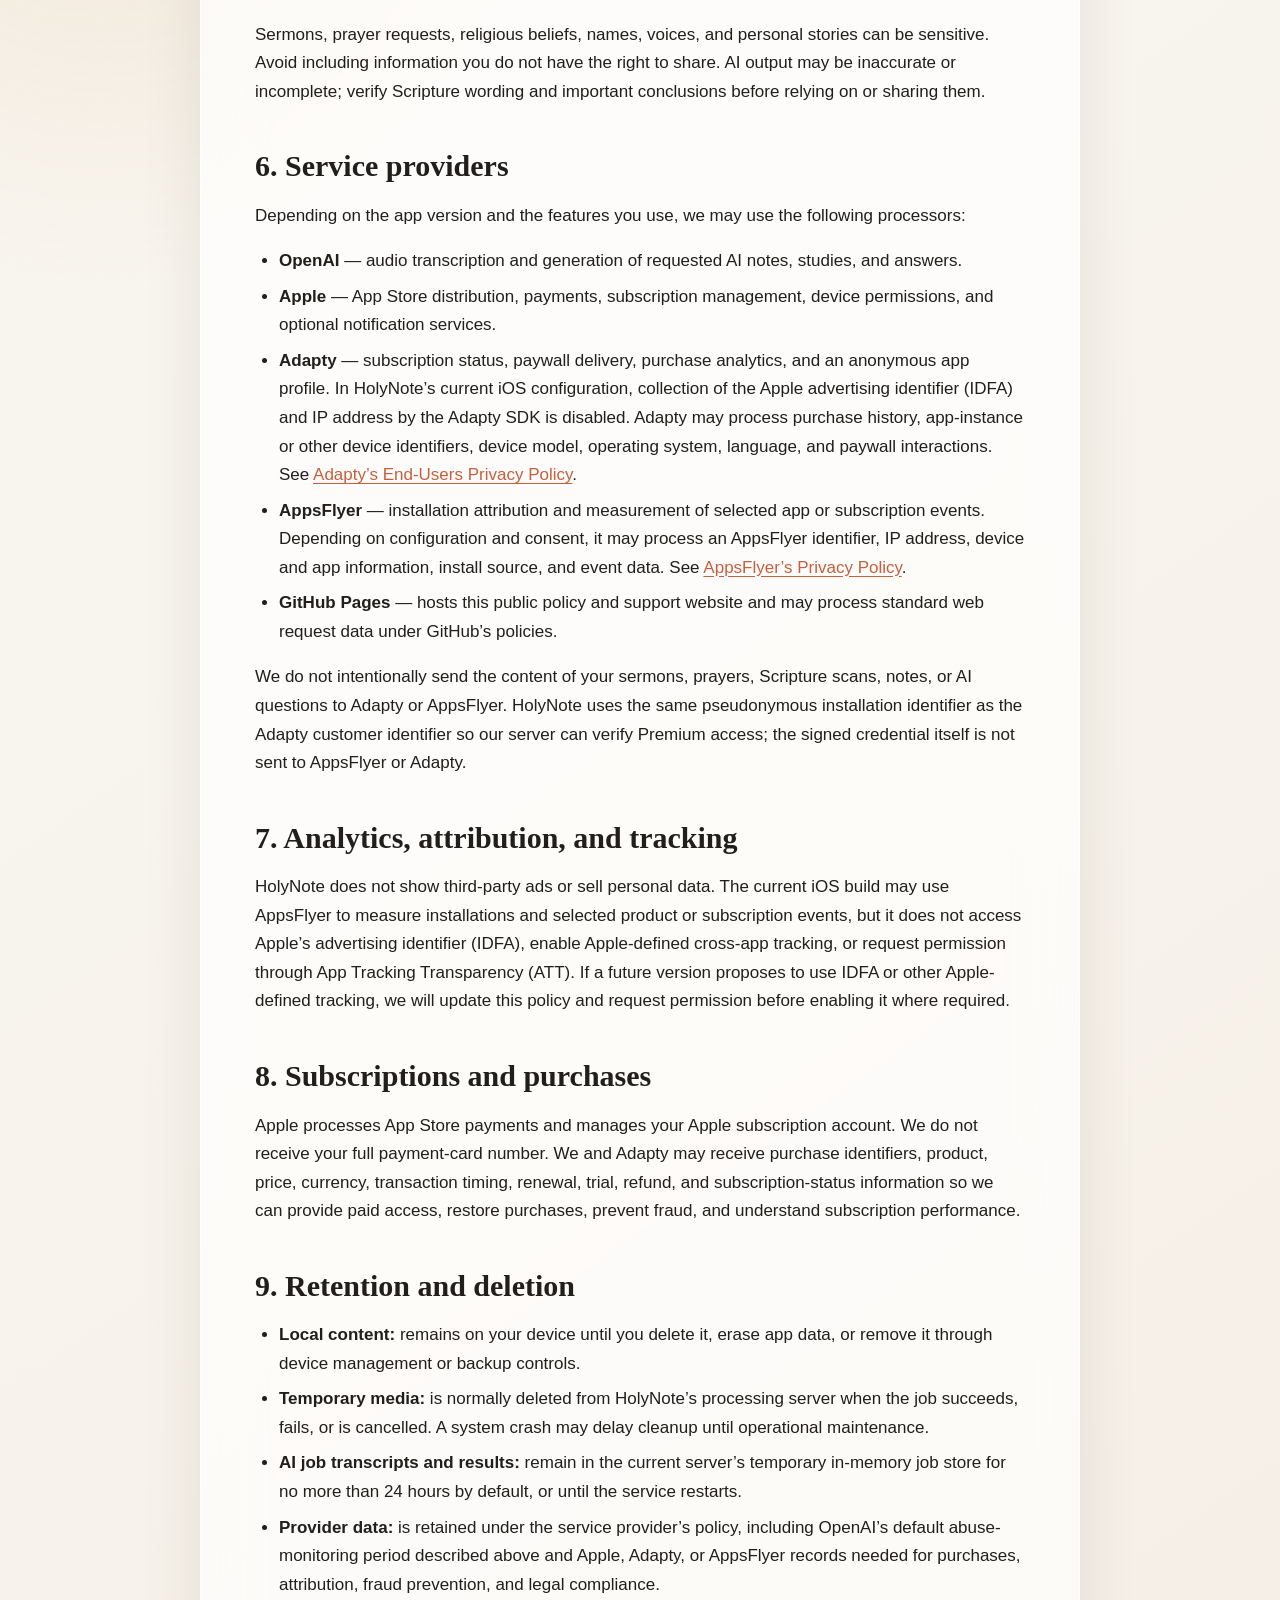
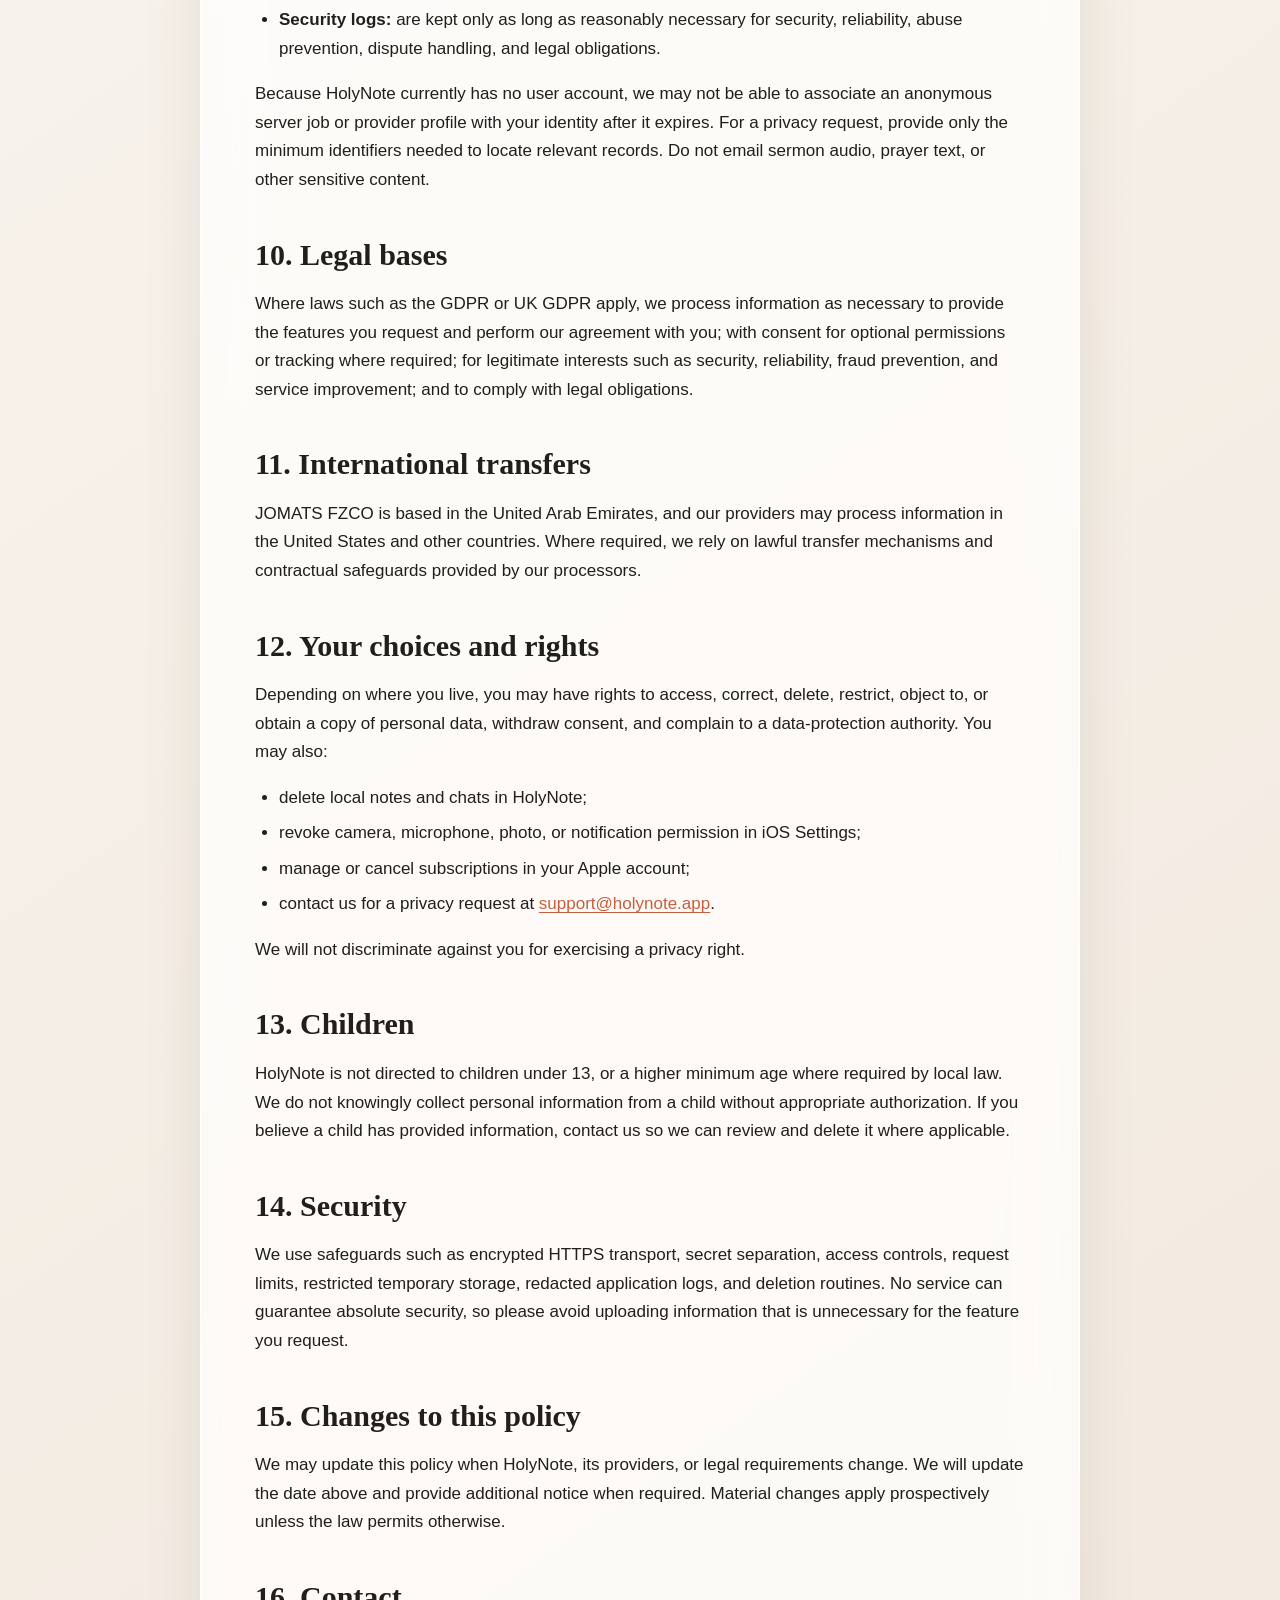
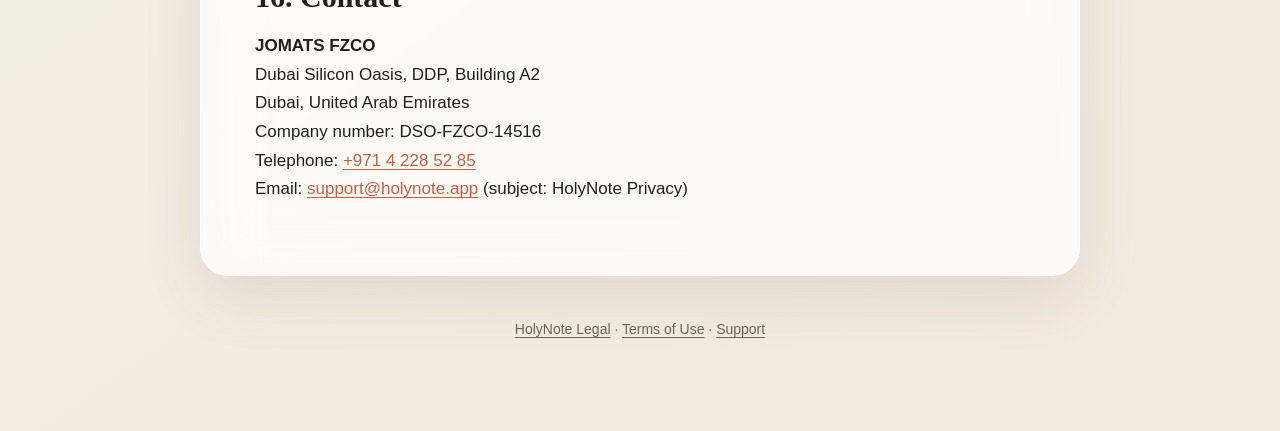
==== commit 13c9904d: "Update privacy and content rights disclosures" ====
--- a/privacy/index.html
+++ b/privacy/index.html
@@ -54,11 +54,11 @@
         <table>
           <thead><tr><th>Information</th><th>When and why it is processed</th><th>Typical handling</th></tr></thead>
           <tbody>
-            <tr><td>Recorded or imported audio</td><td>When you ask HolyNote to transcribe a sermon or recording and create a structured note.</td><td>Uploaded over encrypted HTTPS, temporarily stored for processing, then normally removed after the job finishes.</td></tr>
+            <tr><td>Recorded or imported audio and recording notes you enter</td><td>When you ask HolyNote to transcribe a sermon or recording and create a structured note. If you type notes during that recording, those notes are sent as context for the note you requested.</td><td>Uploaded over encrypted HTTPS and used for the requested processing. Audio is temporarily stored and then normally removed after the job finishes.</td></tr>
             <tr><td>YouTube link and derived audio or captions</td><td>When you ask HolyNote to create a note from content you are authorized to process.</td><td>The URL is sent to our server. Temporary media or captions are used to prepare the requested transcript and note, then normally removed after processing.</td></tr>
             <tr><td>Reviewed Scripture text and reference</td><td>When you confirm a scanned passage and request an AI study.</td><td>Text recognition begins on your device. The reviewed text, not the scan photo, is sent after you choose “Use this passage.”</td></tr>
             <tr><td>Questions and conversation context</td><td>When you ask the note assistant or Bible chat a question.</td><td>The question and relevant note or Scripture context are sent to create the requested answer.</td></tr>
-            <tr><td>Technical and security data</td><td>When the app connects to our service, to deliver requests, limit abuse, diagnose failures, and protect the Service.</td><td>May include IP address, request identifier, date and time, requested route, response status, app or device technical information, and error metadata. Request bodies and authorization credentials are redacted from application logs.</td></tr>
+            <tr><td>Technical and security data</td><td>When the app connects to our service, to deliver requests, verify paid access, limit abuse, diagnose failures, and protect the Service.</td><td>May include a random installation identifier, IP address, request identifier, date and time, requested route, response status, app or device technical information, and error metadata. The installation identifier links an AI request to its Adapty subscription profile and to jobs created by that installation. Request bodies and authorization credentials are redacted from application logs.</td></tr>
           </tbody>
         </table>
       </div>
@@ -83,14 +83,14 @@
       <ul>
         <li><strong>OpenAI</strong> — audio transcription and generation of requested AI notes, studies, and answers.</li>
         <li><strong>Apple</strong> — App Store distribution, payments, subscription management, device permissions, and optional notification services.</li>
-        <li><strong>Adapty</strong> — subscription status, paywall delivery, purchase analytics, and an anonymous app profile. It may process purchase history, app-instance or device identifiers, IP address, device model, operating system, language, and paywall interactions. See <a href="https://adapty.io/end-users-privacy/">Adapty’s End-Users Privacy Policy</a>.</li>
+        <li><strong>Adapty</strong> — subscription status, paywall delivery, purchase analytics, and an anonymous app profile. In HolyNote’s current iOS configuration, collection of the Apple advertising identifier (IDFA) and IP address by the Adapty SDK is disabled. Adapty may process purchase history, app-instance or other device identifiers, device model, operating system, language, and paywall interactions. See <a href="https://adapty.io/end-users-privacy/">Adapty’s End-Users Privacy Policy</a>.</li>
         <li><strong>AppsFlyer</strong> — installation attribution and measurement of selected app or subscription events. Depending on configuration and consent, it may process an AppsFlyer identifier, IP address, device and app information, install source, and event data. See <a href="https://www.appsflyer.com/legal/privacy-policy/">AppsFlyer’s Privacy Policy</a>.</li>
         <li><strong>GitHub Pages</strong> — hosts this public policy and support website and may process standard web request data under GitHub’s policies.</li>
       </ul>
-      <p>We do not intentionally send the content of your sermons, prayers, Scripture scans, notes, or AI questions to Adapty or AppsFlyer.</p>
+      <p>We do not intentionally send the content of your sermons, prayers, Scripture scans, notes, or AI questions to Adapty or AppsFlyer. HolyNote uses the same pseudonymous installation identifier as the Adapty customer identifier so our server can verify Premium access; the signed credential itself is not sent to AppsFlyer or Adapty.</p>
 
       <h2>7. Analytics, attribution, and tracking</h2>
-      <p>HolyNote does not show third-party ads or sell personal data. App versions that include AppsFlyer may measure installations and selected product or purchase events. We do not enable access to Apple’s advertising identifier (IDFA) or other Apple-defined cross-app tracking without first obtaining permission through App Tracking Transparency where required. You can refuse that permission without losing HolyNote’s core note and Bible-study features.</p>
+      <p>HolyNote does not show third-party ads or sell personal data. The current iOS build may use AppsFlyer to measure installations and selected product or subscription events, but it does not access Apple’s advertising identifier (IDFA), enable Apple-defined cross-app tracking, or request permission through App Tracking Transparency (ATT). If a future version proposes to use IDFA or other Apple-defined tracking, we will update this policy and request permission before enabling it where required.</p>
 
       <h2>8. Subscriptions and purchases</h2>
       <p>Apple processes App Store payments and manages your Apple subscription account. We do not receive your full payment-card number. We and Adapty may receive purchase identifiers, product, price, currency, transaction timing, renewal, trial, refund, and subscription-status information so we can provide paid access, restore purchases, prevent fraud, and understand subscription performance.</p>
@@ -115,7 +115,7 @@
       <p>Depending on where you live, you may have rights to access, correct, delete, restrict, object to, or obtain a copy of personal data, withdraw consent, and complain to a data-protection authority. You may also:</p>
       <ul>
         <li>delete local notes and chats in HolyNote;</li>
-        <li>revoke camera, microphone, photo, notification, or tracking permission in iOS Settings;</li>
+        <li>revoke camera, microphone, photo, or notification permission in iOS Settings;</li>
         <li>manage or cancel subscriptions in your Apple account;</li>
         <li>contact us for a privacy request at <a href="mailto:support@holynote.app?subject=HolyNote%20Privacy%20Request">support@holynote.app</a>.</li>
       </ul>
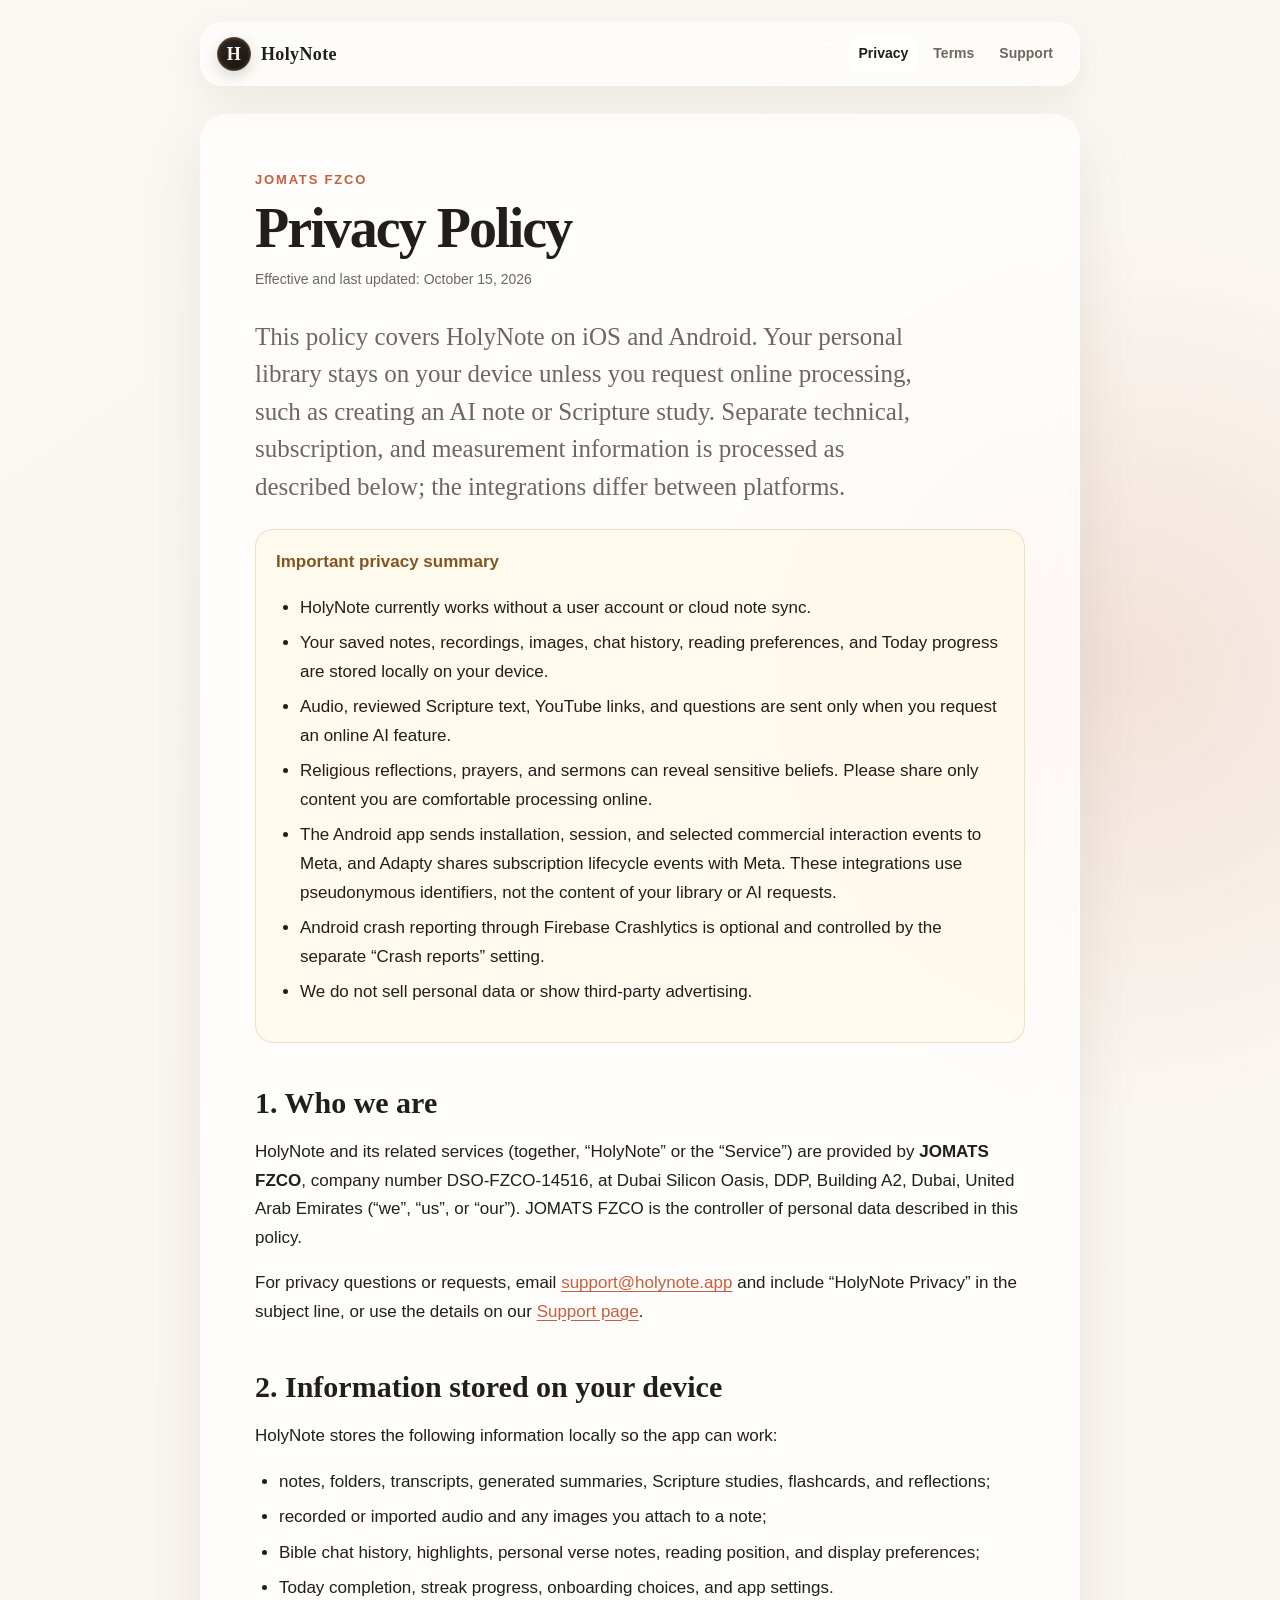
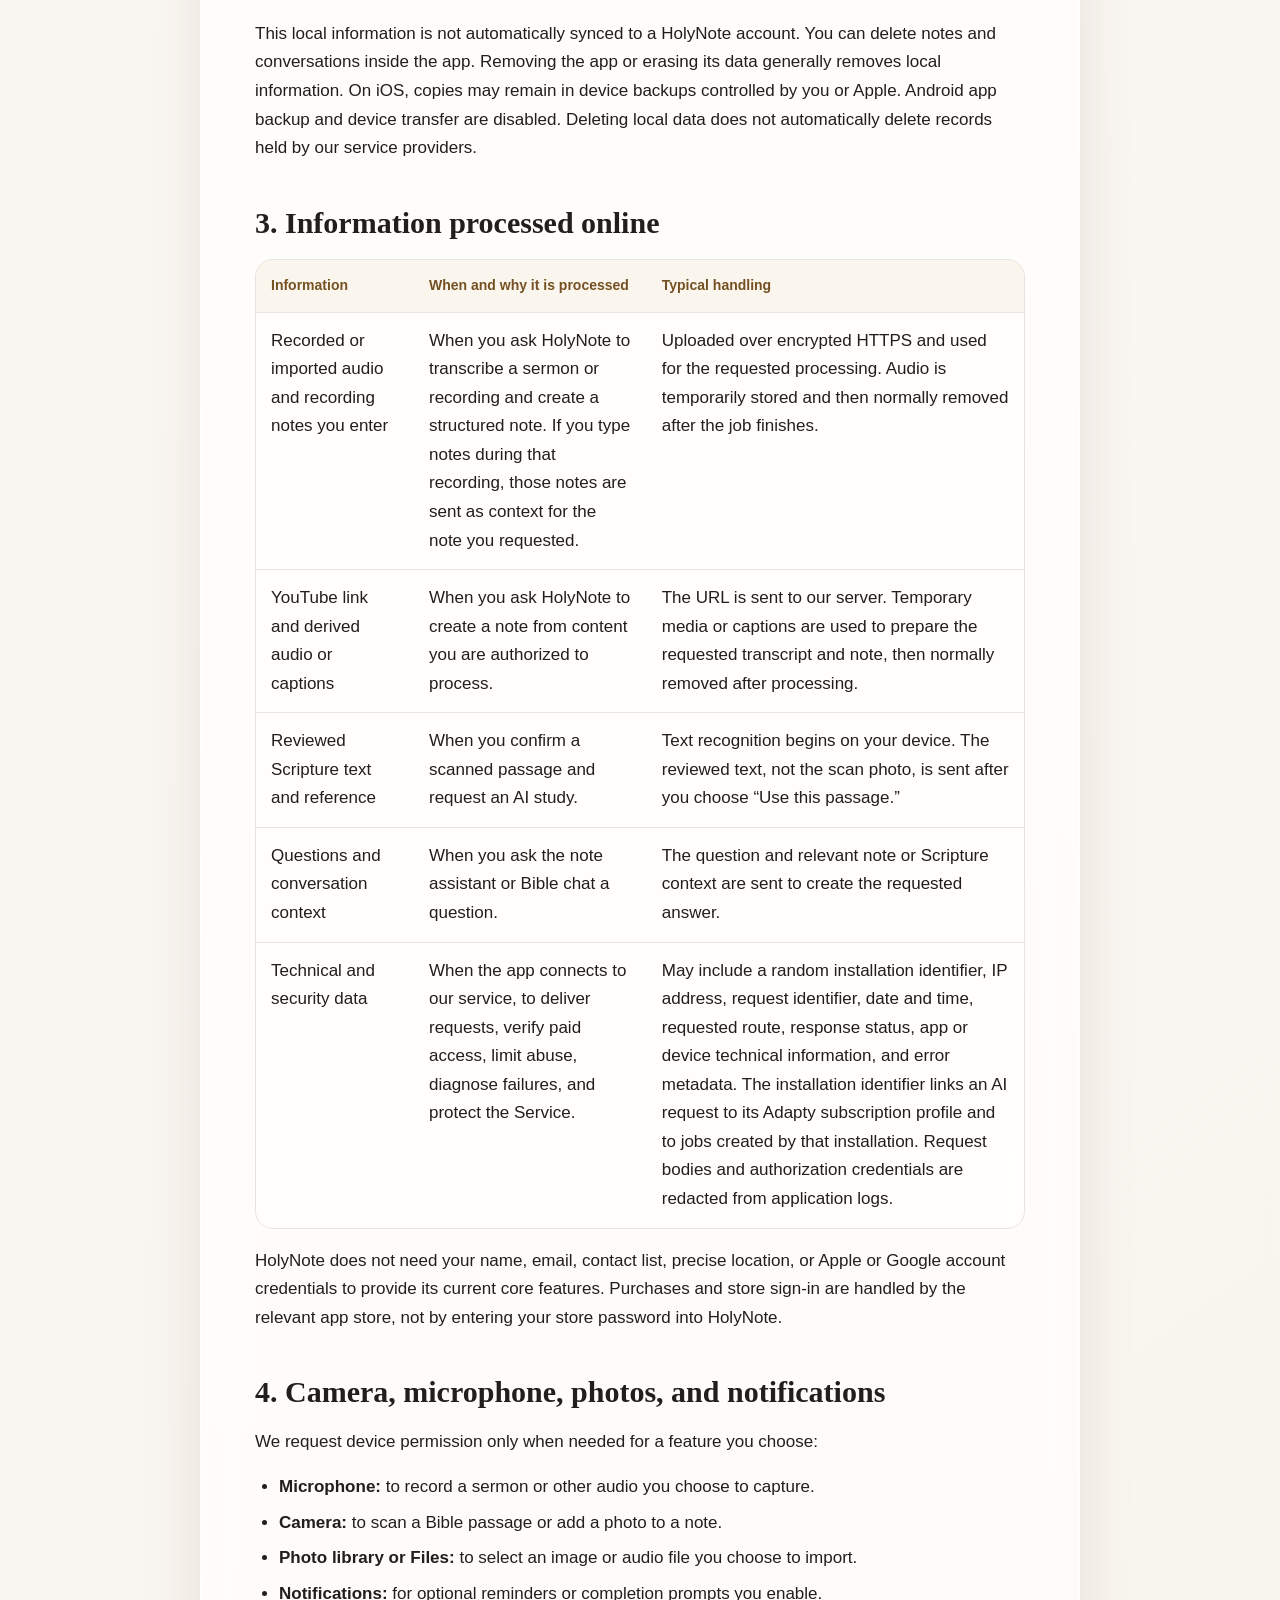
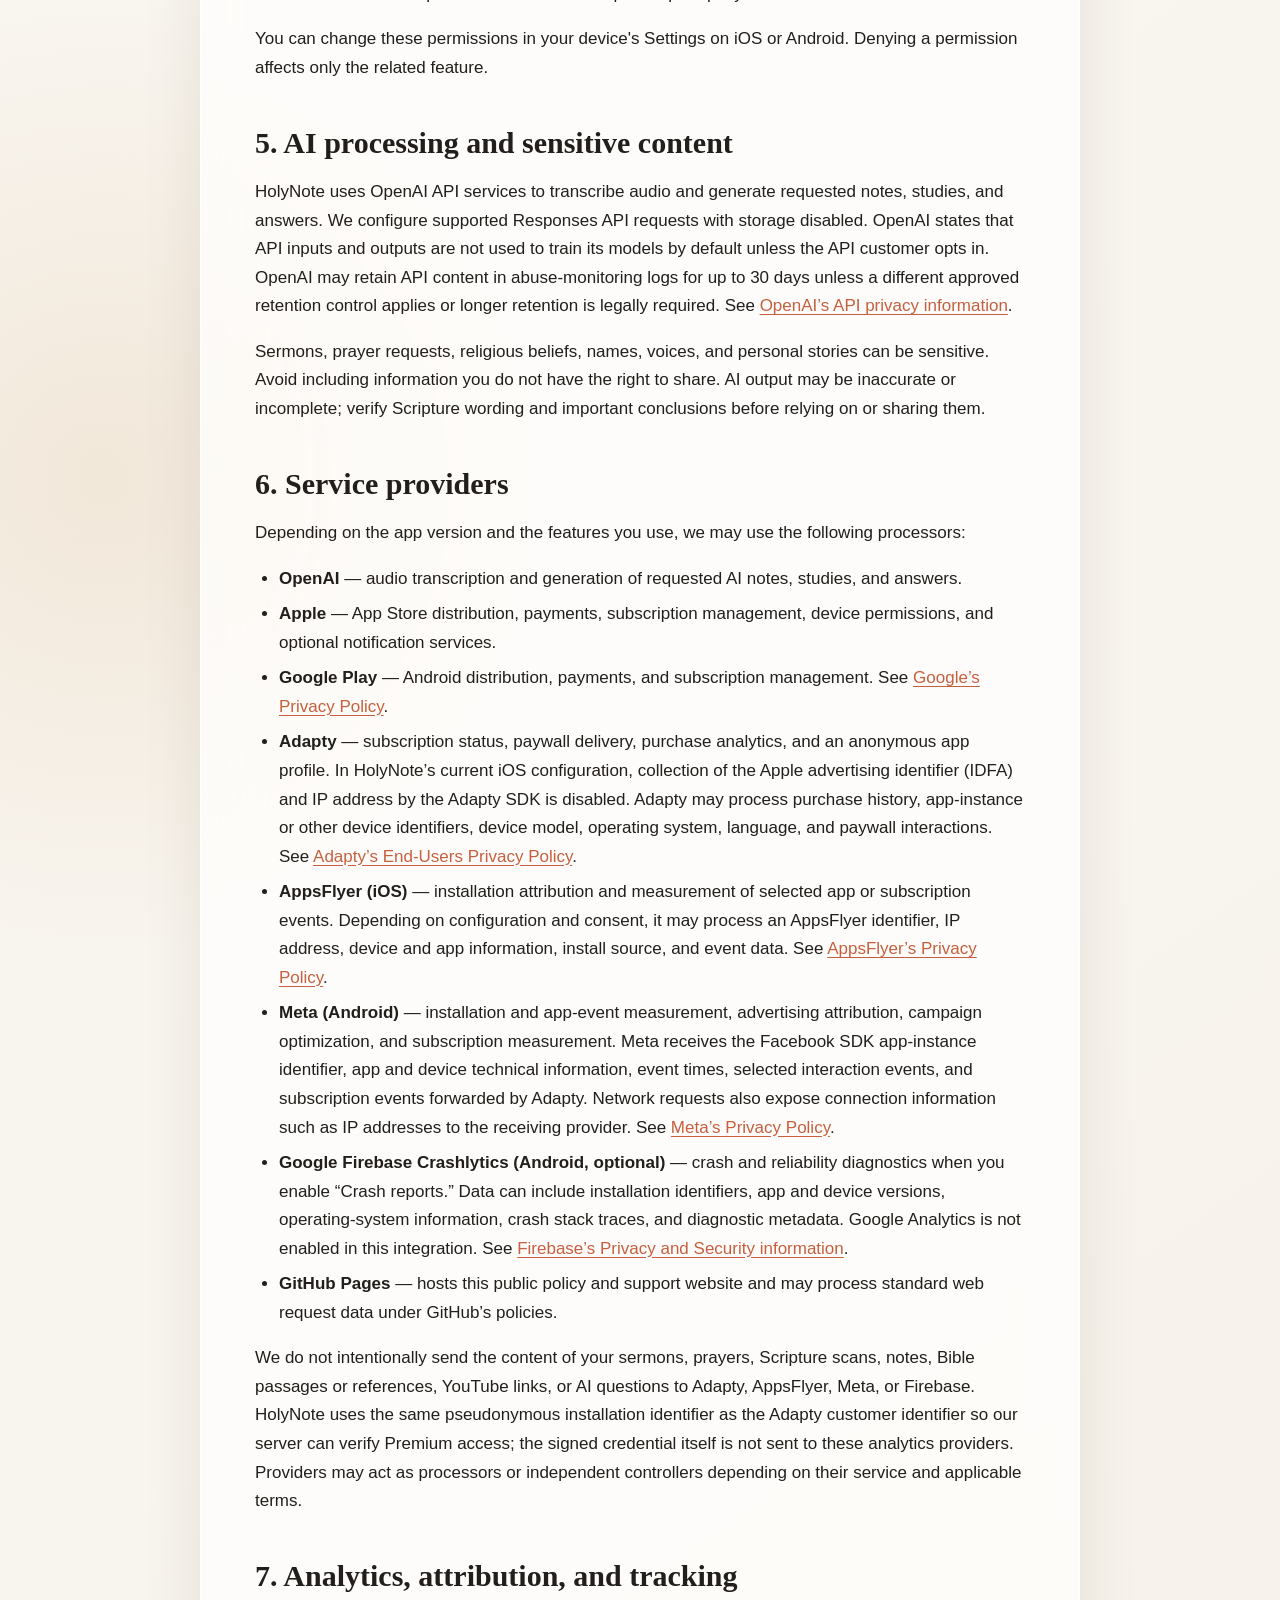
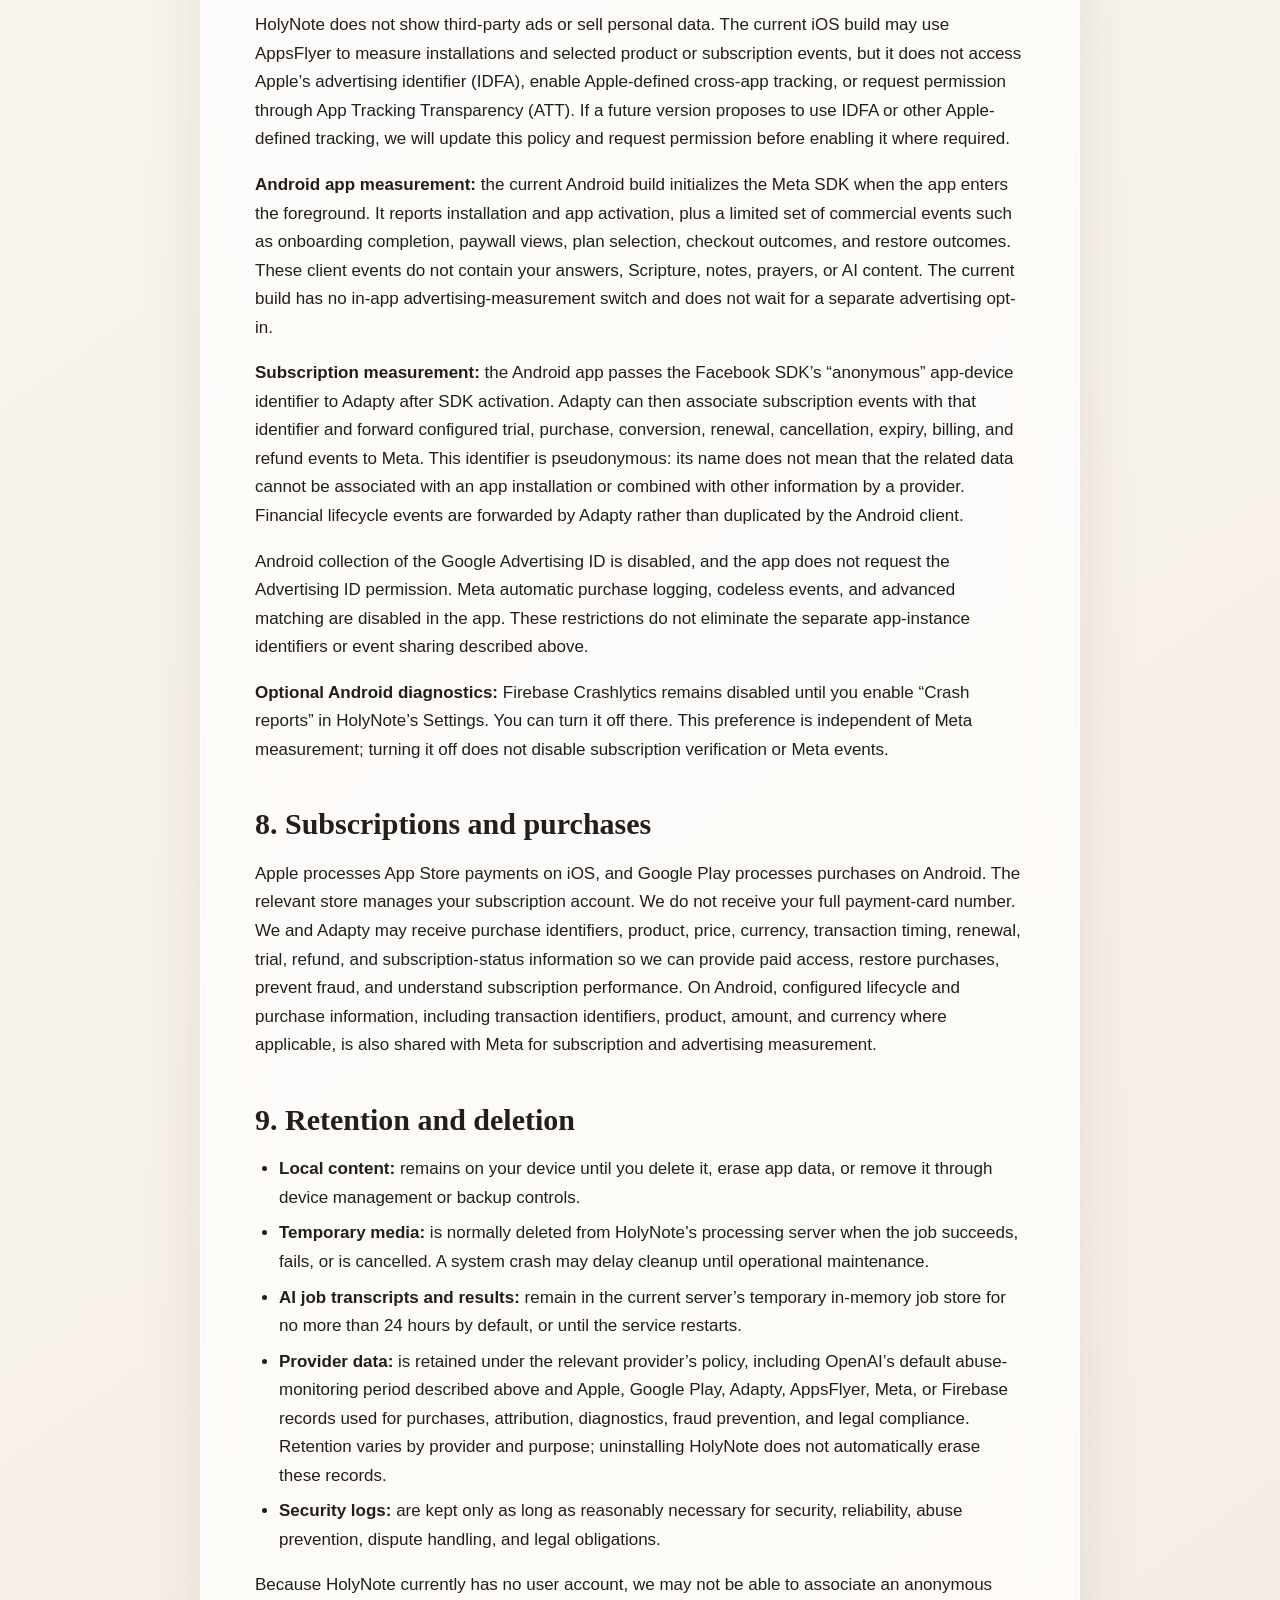
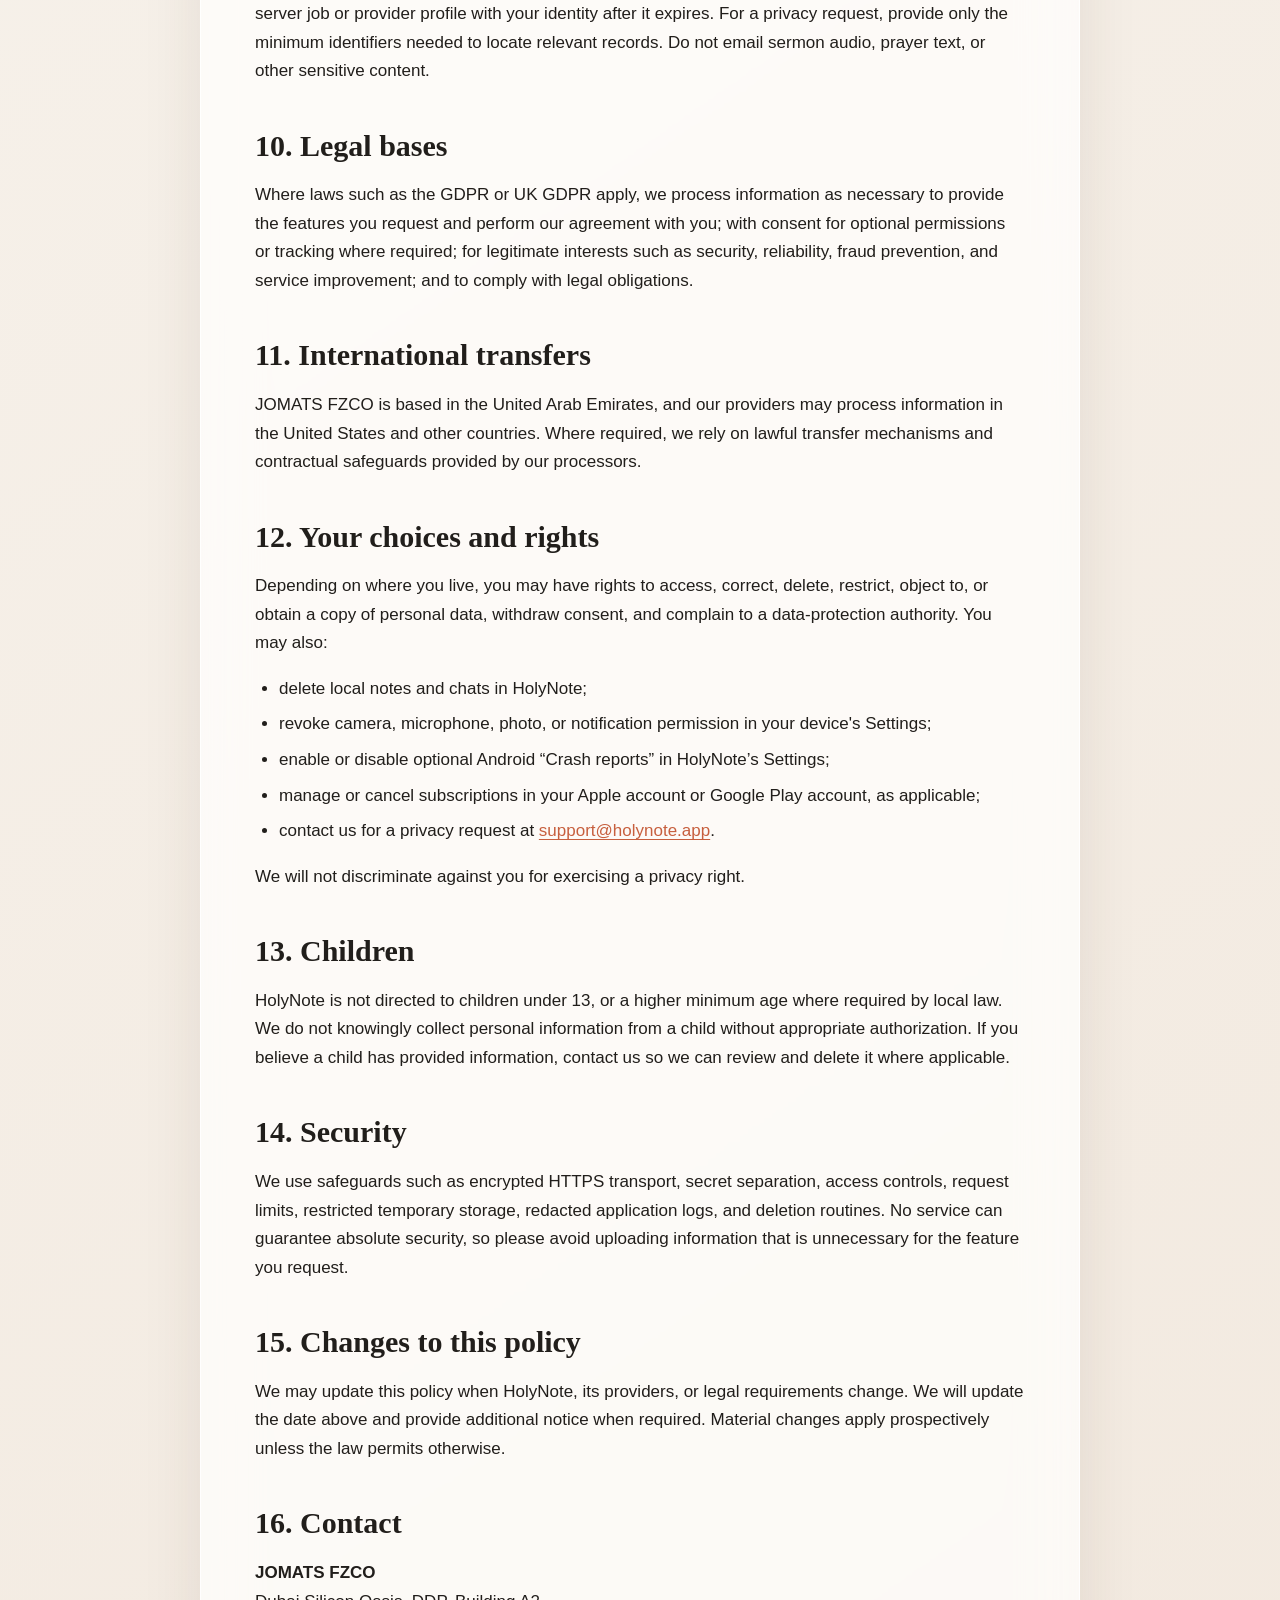
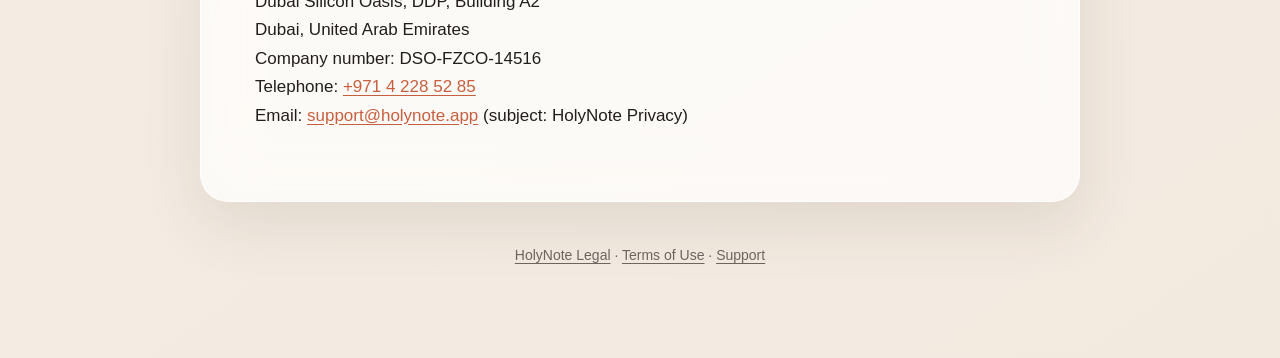
==== commit c4b8759e: "Disclose Android Meta subscription measurement and optional diagnostics" ====
--- a/privacy/index.html
+++ b/privacy/index.html
@@ -3,7 +3,7 @@
 <head>
   <meta charset="utf-8">
   <meta name="viewport" content="width=device-width, initial-scale=1">
-  <meta name="description" content="Privacy Policy for the HolyNote iOS app and related services.">
+  <meta name="description" content="Privacy Policy for the HolyNote iOS and Android apps and related services.">
   <title>Privacy Policy — HolyNote</title>
   <link rel="stylesheet" href="../assets/styles.css">
 </head>
@@ -21,8 +21,8 @@
     <article class="document">
       <p class="eyebrow">JOMATS FZCO</p>
       <h1>Privacy Policy</h1>
-      <p class="meta">Effective and last updated: August 29, 2026</p>
-      <p class="lede">HolyNote is designed so your personal library stays on your device. Information is sent to our service only when a feature needs online processing, such as creating an AI note or Scripture study.</p>
+      <p class="meta">Effective and last updated: October 15, 2026</p>
+      <p class="lede">This policy covers HolyNote on iOS and Android. Your personal library stays on your device unless you request online processing, such as creating an AI note or Scripture study. Separate technical, subscription, and measurement information is processed as described below; the integrations differ between platforms.</p>
 
       <div class="notice">
         <strong>Important privacy summary</strong>
@@ -31,6 +31,8 @@
           <li>Your saved notes, recordings, images, chat history, reading preferences, and Today progress are stored locally on your device.</li>
           <li>Audio, reviewed Scripture text, YouTube links, and questions are sent only when you request an online AI feature.</li>
           <li>Religious reflections, prayers, and sermons can reveal sensitive beliefs. Please share only content you are comfortable processing online.</li>
+          <li>The Android app sends installation, session, and selected commercial interaction events to Meta, and Adapty shares subscription lifecycle events with Meta. These integrations use pseudonymous identifiers, not the content of your library or AI requests.</li>
+          <li>Android crash reporting through Firebase Crashlytics is optional and controlled by the separate “Crash reports” setting.</li>
           <li>We do not sell personal data or show third-party advertising.</li>
         </ul>
       </div>
@@ -47,7 +49,7 @@
         <li>Bible chat history, highlights, personal verse notes, reading position, and display preferences;</li>
         <li>Today completion, streak progress, onboarding choices, and app settings.</li>
       </ul>
-      <p>This local information is not automatically synced to a HolyNote account. You can delete notes and conversations inside the app. Removing the app or erasing its data generally removes local information, although copies may remain in device backups controlled by you or Apple.</p>
+      <p>This local information is not automatically synced to a HolyNote account. You can delete notes and conversations inside the app. Removing the app or erasing its data generally removes local information. On iOS, copies may remain in device backups controlled by you or Apple. Android app backup and device transfer are disabled. Deleting local data does not automatically delete records held by our service providers.</p>
 
       <h2>3. Information processed online</h2>
       <div class="table-wrap">
@@ -62,7 +64,7 @@
           </tbody>
         </table>
       </div>
-      <p>HolyNote does not need your name, email, contact list, precise location, or Apple account credentials to provide its current core features.</p>
+      <p>HolyNote does not need your name, email, contact list, precise location, or Apple or Google account credentials to provide its current core features. Purchases and store sign-in are handled by the relevant app store, not by entering your store password into HolyNote.</p>
 
       <h2>4. Camera, microphone, photos, and notifications</h2>
       <p>We request device permission only when needed for a feature you choose:</p>
@@ -72,7 +74,7 @@
         <li><strong>Photo library or Files:</strong> to select an image or audio file you choose to import.</li>
         <li><strong>Notifications:</strong> for optional reminders or completion prompts you enable.</li>
       </ul>
-      <p>You can change these permissions in iOS Settings. Denying a permission affects only the related feature.</p>
+      <p>You can change these permissions in your device's Settings on iOS or Android. Denying a permission affects only the related feature.</p>
 
       <h2>5. AI processing and sensitive content</h2>
       <p>HolyNote uses OpenAI API services to transcribe audio and generate requested notes, studies, and answers. We configure supported Responses API requests with storage disabled. OpenAI states that API inputs and outputs are not used to train its models by default unless the API customer opts in. OpenAI may retain API content in abuse-monitoring logs for up to 30 days unless a different approved retention control applies or longer retention is legally required. See <a href="https://openai.com/enterprise-privacy/">OpenAI’s API privacy information</a>.</p>
@@ -83,24 +85,31 @@
       <ul>
         <li><strong>OpenAI</strong> — audio transcription and generation of requested AI notes, studies, and answers.</li>
         <li><strong>Apple</strong> — App Store distribution, payments, subscription management, device permissions, and optional notification services.</li>
+        <li><strong>Google Play</strong> — Android distribution, payments, and subscription management. See <a href="https://policies.google.com/privacy">Google’s Privacy Policy</a>.</li>
         <li><strong>Adapty</strong> — subscription status, paywall delivery, purchase analytics, and an anonymous app profile. In HolyNote’s current iOS configuration, collection of the Apple advertising identifier (IDFA) and IP address by the Adapty SDK is disabled. Adapty may process purchase history, app-instance or other device identifiers, device model, operating system, language, and paywall interactions. See <a href="https://adapty.io/end-users-privacy/">Adapty’s End-Users Privacy Policy</a>.</li>
-        <li><strong>AppsFlyer</strong> — installation attribution and measurement of selected app or subscription events. Depending on configuration and consent, it may process an AppsFlyer identifier, IP address, device and app information, install source, and event data. See <a href="https://www.appsflyer.com/legal/privacy-policy/">AppsFlyer’s Privacy Policy</a>.</li>
+        <li><strong>AppsFlyer (iOS)</strong> — installation attribution and measurement of selected app or subscription events. Depending on configuration and consent, it may process an AppsFlyer identifier, IP address, device and app information, install source, and event data. See <a href="https://www.appsflyer.com/legal/privacy-policy/">AppsFlyer’s Privacy Policy</a>.</li>
+        <li><strong>Meta (Android)</strong> — installation and app-event measurement, advertising attribution, campaign optimization, and subscription measurement. Meta receives the Facebook SDK app-instance identifier, app and device technical information, event times, selected interaction events, and subscription events forwarded by Adapty. Network requests also expose connection information such as IP addresses to the receiving provider. See <a href="https://www.facebook.com/privacy/policy/">Meta’s Privacy Policy</a>.</li>
+        <li><strong>Google Firebase Crashlytics (Android, optional)</strong> — crash and reliability diagnostics when you enable “Crash reports.” Data can include installation identifiers, app and device versions, operating-system information, crash stack traces, and diagnostic metadata. Google Analytics is not enabled in this integration. See <a href="https://firebase.google.com/support/privacy">Firebase’s Privacy and Security information</a>.</li>
         <li><strong>GitHub Pages</strong> — hosts this public policy and support website and may process standard web request data under GitHub’s policies.</li>
       </ul>
-      <p>We do not intentionally send the content of your sermons, prayers, Scripture scans, notes, or AI questions to Adapty or AppsFlyer. HolyNote uses the same pseudonymous installation identifier as the Adapty customer identifier so our server can verify Premium access; the signed credential itself is not sent to AppsFlyer or Adapty.</p>
+      <p>We do not intentionally send the content of your sermons, prayers, Scripture scans, notes, Bible passages or references, YouTube links, or AI questions to Adapty, AppsFlyer, Meta, or Firebase. HolyNote uses the same pseudonymous installation identifier as the Adapty customer identifier so our server can verify Premium access; the signed credential itself is not sent to these analytics providers. Providers may act as processors or independent controllers depending on their service and applicable terms.</p>
 
       <h2>7. Analytics, attribution, and tracking</h2>
       <p>HolyNote does not show third-party ads or sell personal data. The current iOS build may use AppsFlyer to measure installations and selected product or subscription events, but it does not access Apple’s advertising identifier (IDFA), enable Apple-defined cross-app tracking, or request permission through App Tracking Transparency (ATT). If a future version proposes to use IDFA or other Apple-defined tracking, we will update this policy and request permission before enabling it where required.</p>
+      <p><strong>Android app measurement:</strong> the current Android build initializes the Meta SDK when the app enters the foreground. It reports installation and app activation, plus a limited set of commercial events such as onboarding completion, paywall views, plan selection, checkout outcomes, and restore outcomes. These client events do not contain your answers, Scripture, notes, prayers, or AI content. The current build has no in-app advertising-measurement switch and does not wait for a separate advertising opt-in.</p>
+      <p><strong>Subscription measurement:</strong> the Android app passes the Facebook SDK’s “anonymous” app-device identifier to Adapty after SDK activation. Adapty can then associate subscription events with that identifier and forward configured trial, purchase, conversion, renewal, cancellation, expiry, billing, and refund events to Meta. This identifier is pseudonymous: its name does not mean that the related data cannot be associated with an app installation or combined with other information by a provider. Financial lifecycle events are forwarded by Adapty rather than duplicated by the Android client.</p>
+      <p>Android collection of the Google Advertising ID is disabled, and the app does not request the Advertising ID permission. Meta automatic purchase logging, codeless events, and advanced matching are disabled in the app. These restrictions do not eliminate the separate app-instance identifiers or event sharing described above.</p>
+      <p><strong>Optional Android diagnostics:</strong> Firebase Crashlytics remains disabled until you enable “Crash reports” in HolyNote’s Settings. You can turn it off there. This preference is independent of Meta measurement; turning it off does not disable subscription verification or Meta events.</p>
 
       <h2>8. Subscriptions and purchases</h2>
-      <p>Apple processes App Store payments and manages your Apple subscription account. We do not receive your full payment-card number. We and Adapty may receive purchase identifiers, product, price, currency, transaction timing, renewal, trial, refund, and subscription-status information so we can provide paid access, restore purchases, prevent fraud, and understand subscription performance.</p>
+      <p>Apple processes App Store payments on iOS, and Google Play processes purchases on Android. The relevant store manages your subscription account. We do not receive your full payment-card number. We and Adapty may receive purchase identifiers, product, price, currency, transaction timing, renewal, trial, refund, and subscription-status information so we can provide paid access, restore purchases, prevent fraud, and understand subscription performance. On Android, configured lifecycle and purchase information, including transaction identifiers, product, amount, and currency where applicable, is also shared with Meta for subscription and advertising measurement.</p>
 
       <h2>9. Retention and deletion</h2>
       <ul>
         <li><strong>Local content:</strong> remains on your device until you delete it, erase app data, or remove it through device management or backup controls.</li>
         <li><strong>Temporary media:</strong> is normally deleted from HolyNote’s processing server when the job succeeds, fails, or is cancelled. A system crash may delay cleanup until operational maintenance.</li>
         <li><strong>AI job transcripts and results:</strong> remain in the current server’s temporary in-memory job store for no more than 24 hours by default, or until the service restarts.</li>
-        <li><strong>Provider data:</strong> is retained under the service provider’s policy, including OpenAI’s default abuse-monitoring period described above and Apple, Adapty, or AppsFlyer records needed for purchases, attribution, fraud prevention, and legal compliance.</li>
+        <li><strong>Provider data:</strong> is retained under the relevant provider’s policy, including OpenAI’s default abuse-monitoring period described above and Apple, Google Play, Adapty, AppsFlyer, Meta, or Firebase records used for purchases, attribution, diagnostics, fraud prevention, and legal compliance. Retention varies by provider and purpose; uninstalling HolyNote does not automatically erase these records.</li>
         <li><strong>Security logs:</strong> are kept only as long as reasonably necessary for security, reliability, abuse prevention, dispute handling, and legal obligations.</li>
       </ul>
       <p>Because HolyNote currently has no user account, we may not be able to associate an anonymous server job or provider profile with your identity after it expires. For a privacy request, provide only the minimum identifiers needed to locate relevant records. Do not email sermon audio, prayer text, or other sensitive content.</p>
@@ -115,8 +124,9 @@
       <p>Depending on where you live, you may have rights to access, correct, delete, restrict, object to, or obtain a copy of personal data, withdraw consent, and complain to a data-protection authority. You may also:</p>
       <ul>
         <li>delete local notes and chats in HolyNote;</li>
-        <li>revoke camera, microphone, photo, or notification permission in iOS Settings;</li>
-        <li>manage or cancel subscriptions in your Apple account;</li>
+        <li>revoke camera, microphone, photo, or notification permission in your device's Settings;</li>
+        <li>enable or disable optional Android “Crash reports” in HolyNote’s Settings;</li>
+        <li>manage or cancel subscriptions in your Apple account or Google Play account, as applicable;</li>
         <li>contact us for a privacy request at <a href="mailto:support@holynote.app?subject=HolyNote%20Privacy%20Request">support@holynote.app</a>.</li>
       </ul>
       <p>We will not discriminate against you for exercising a privacy right.</p>
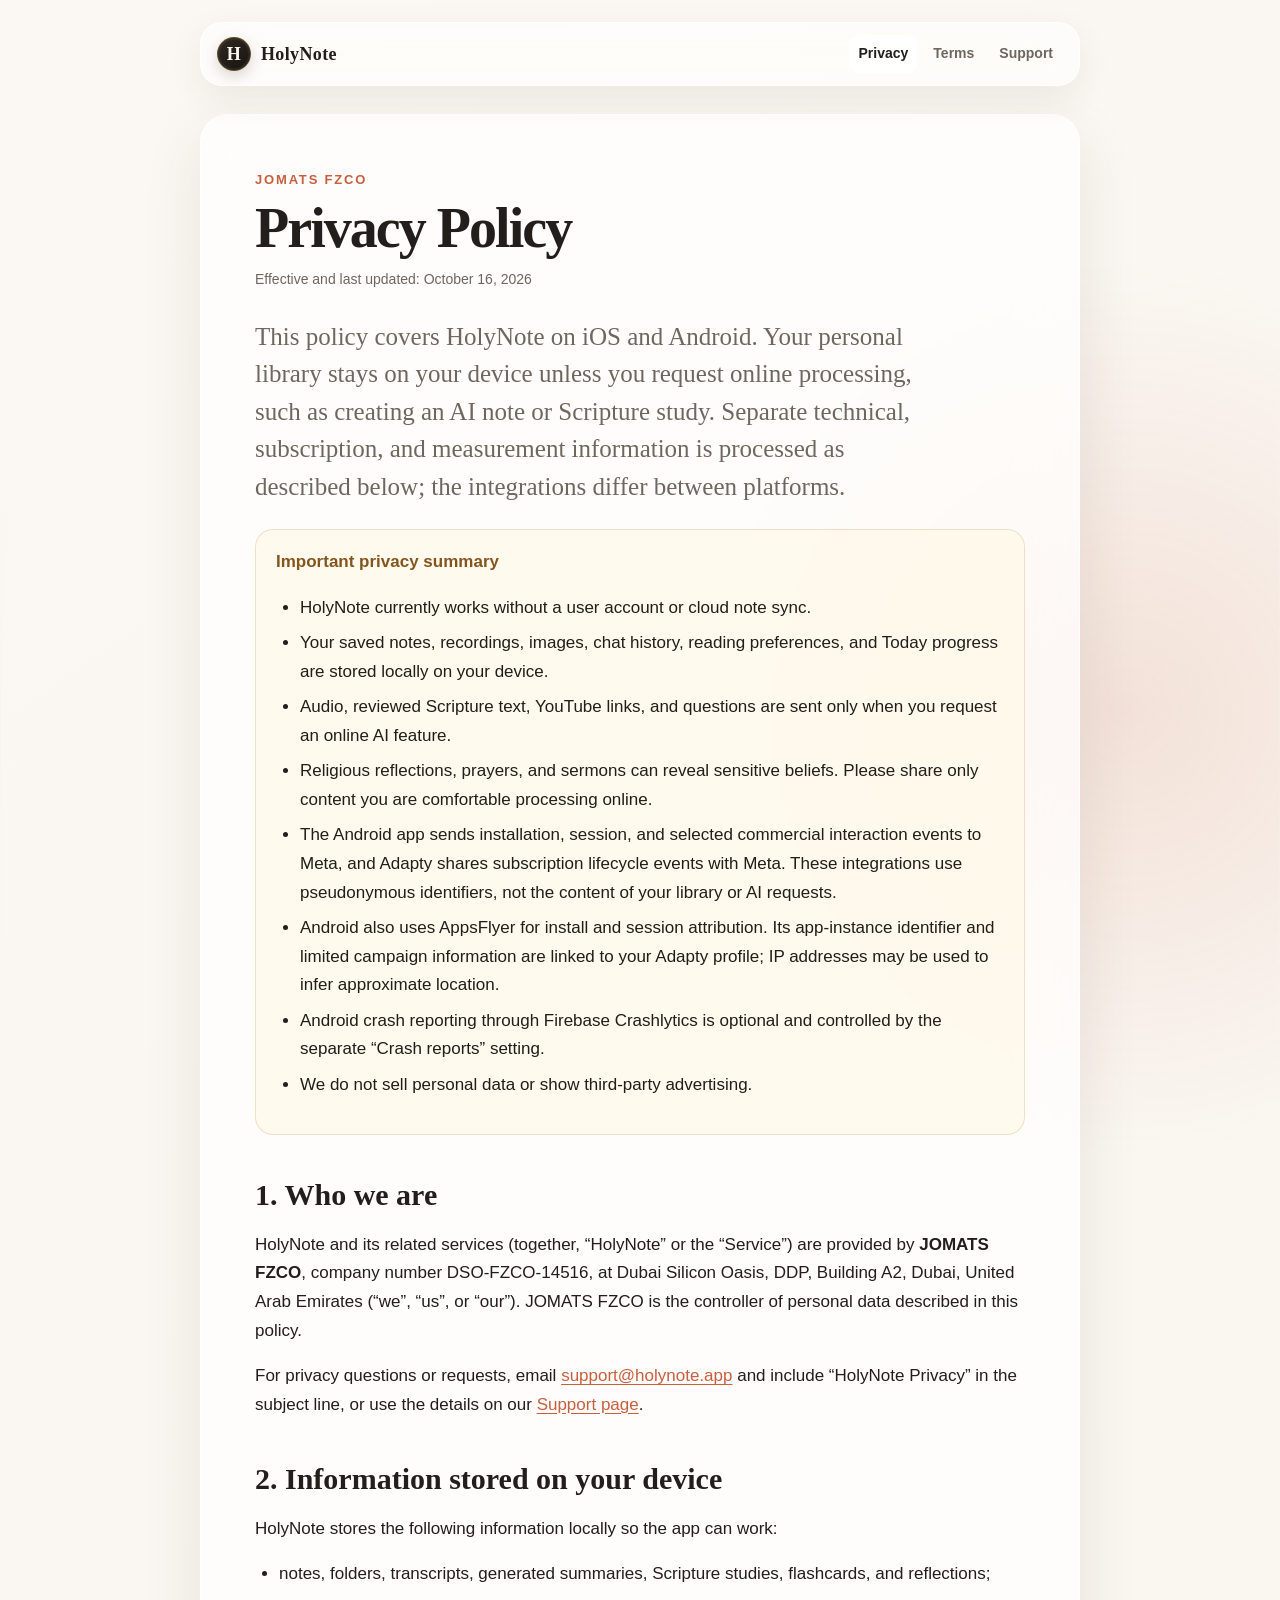
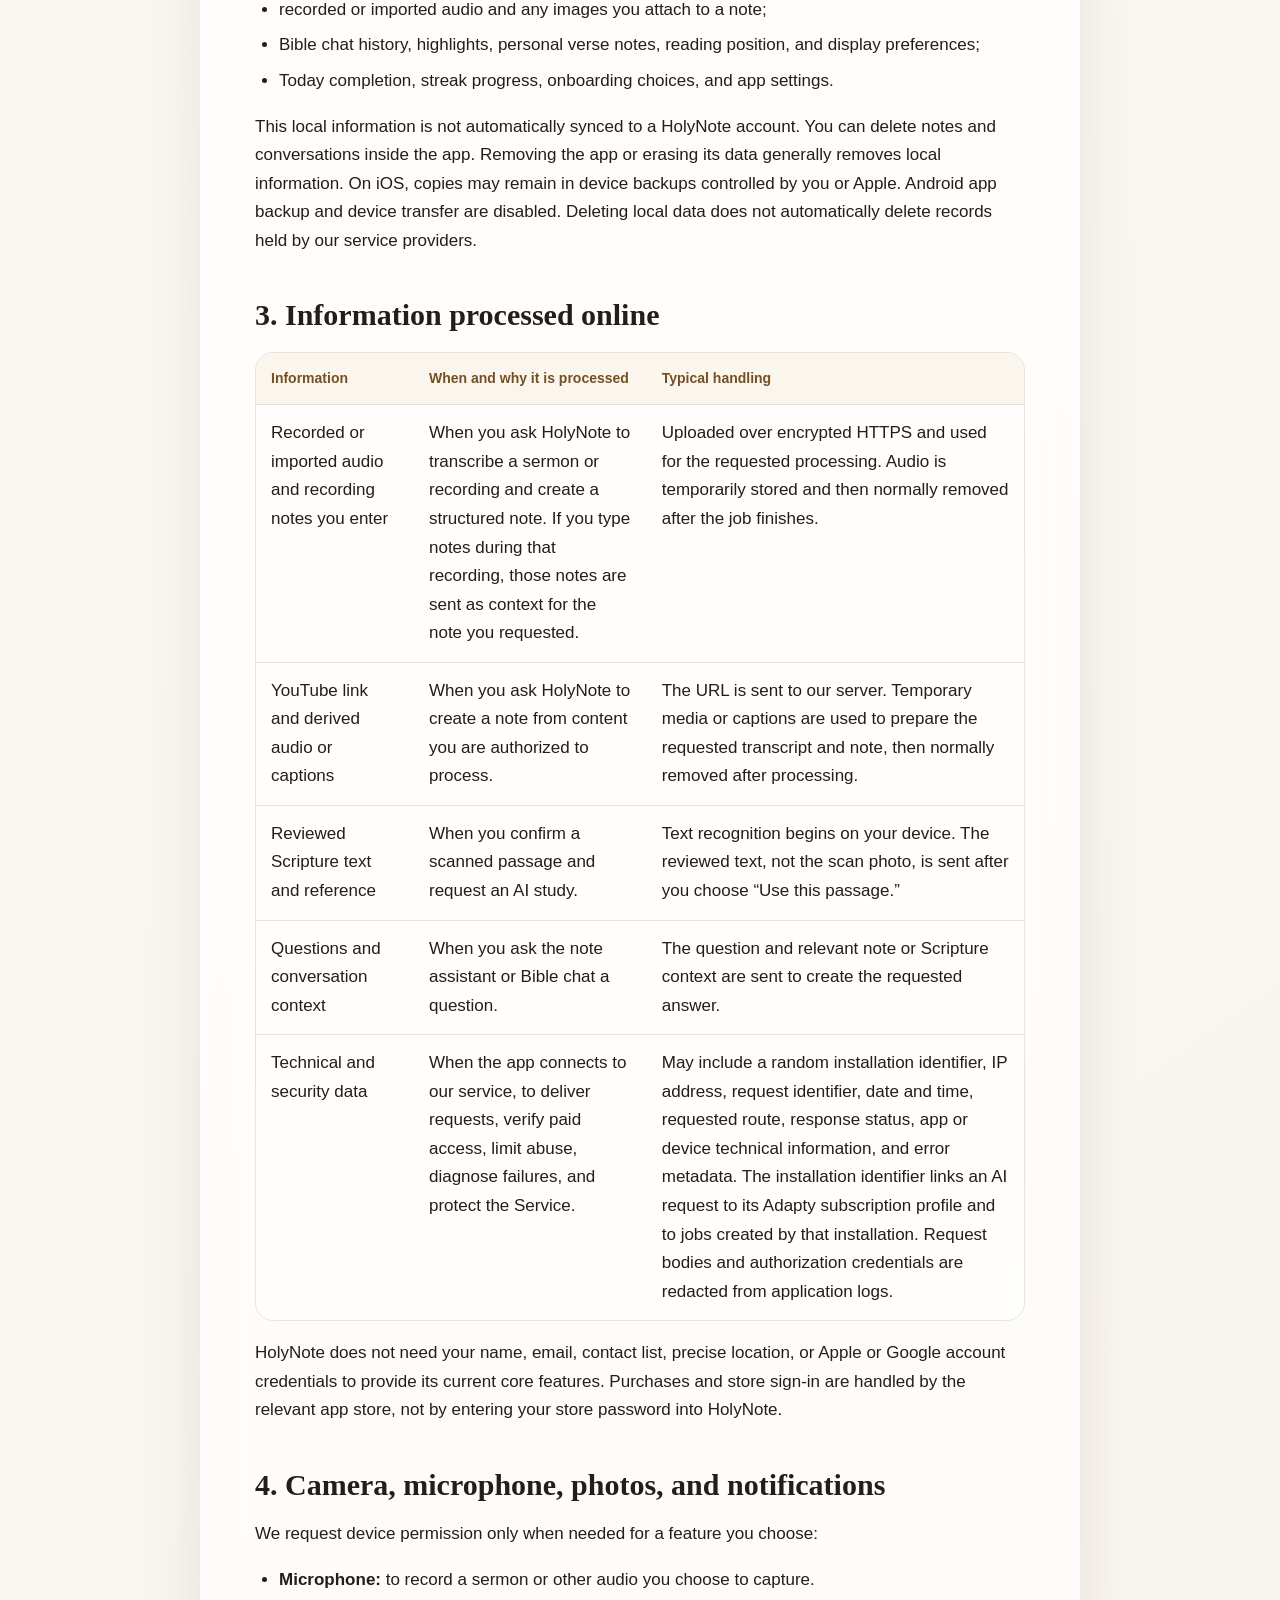
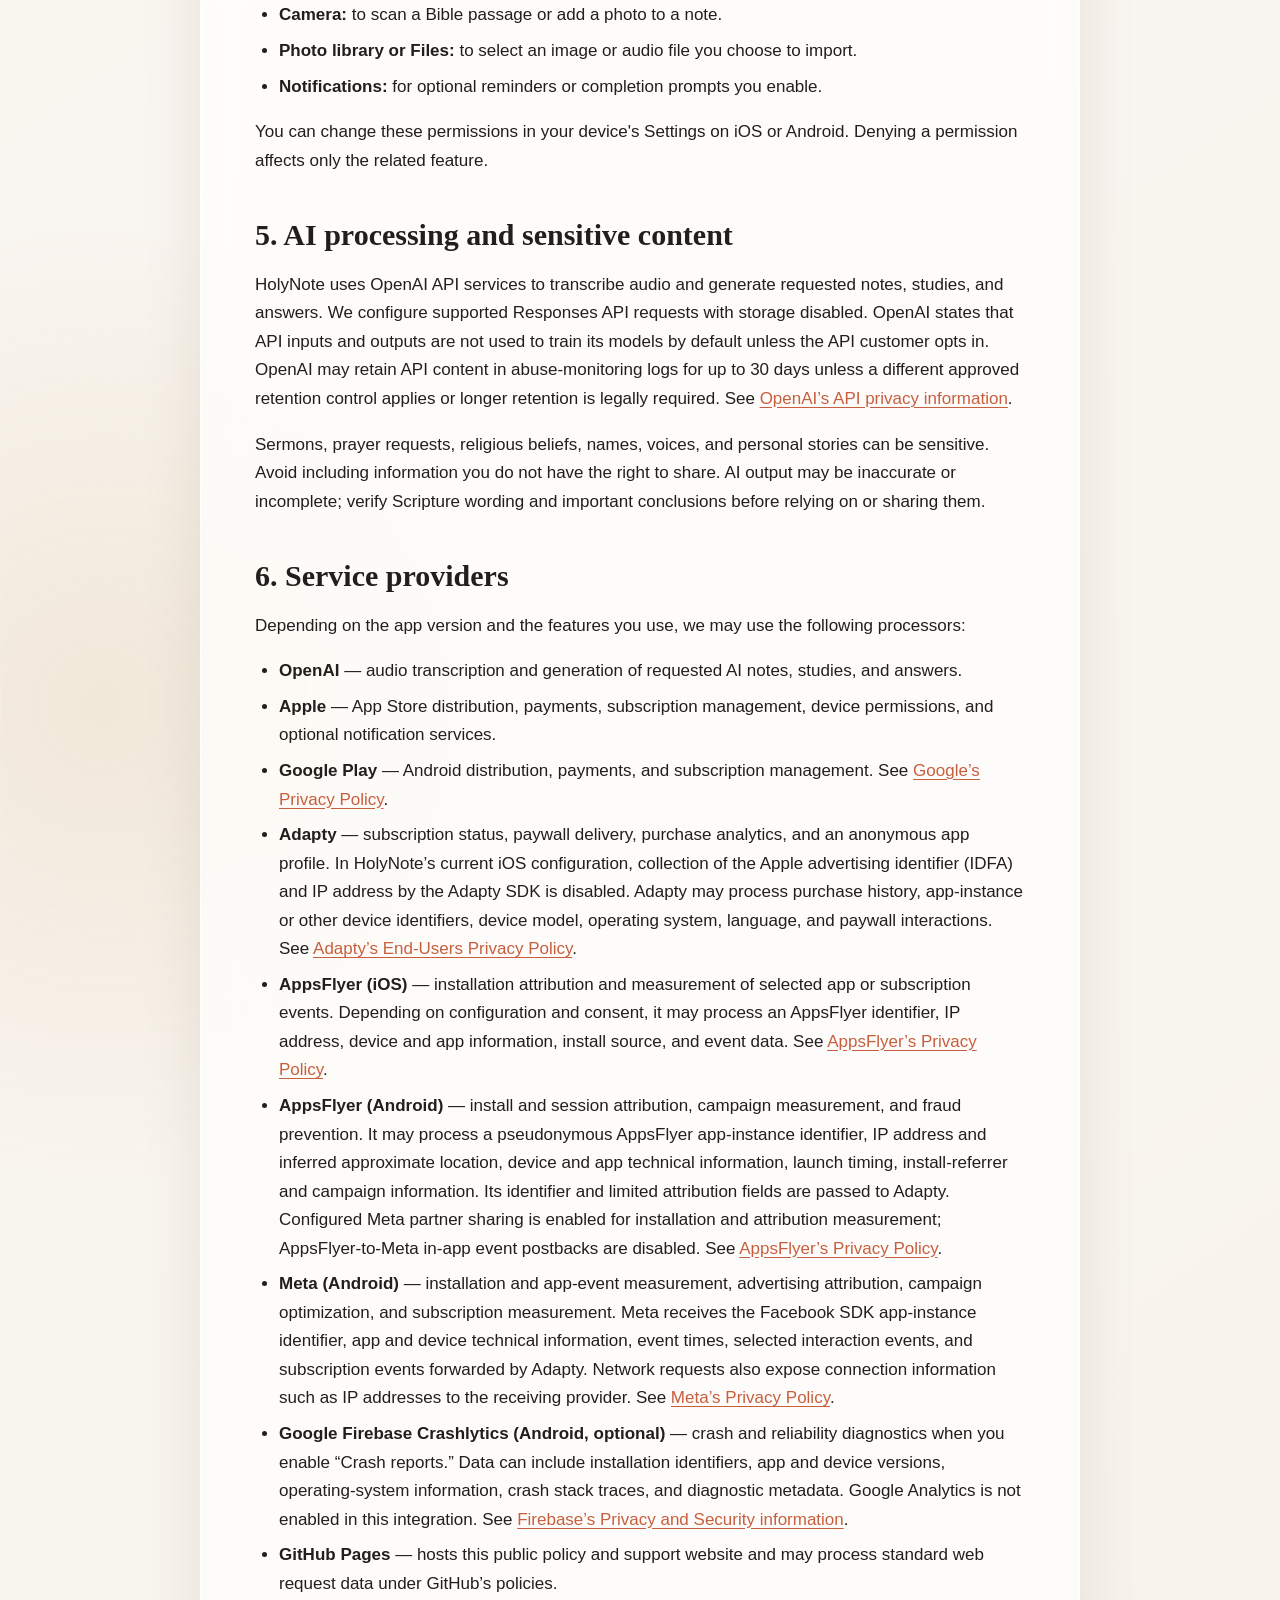
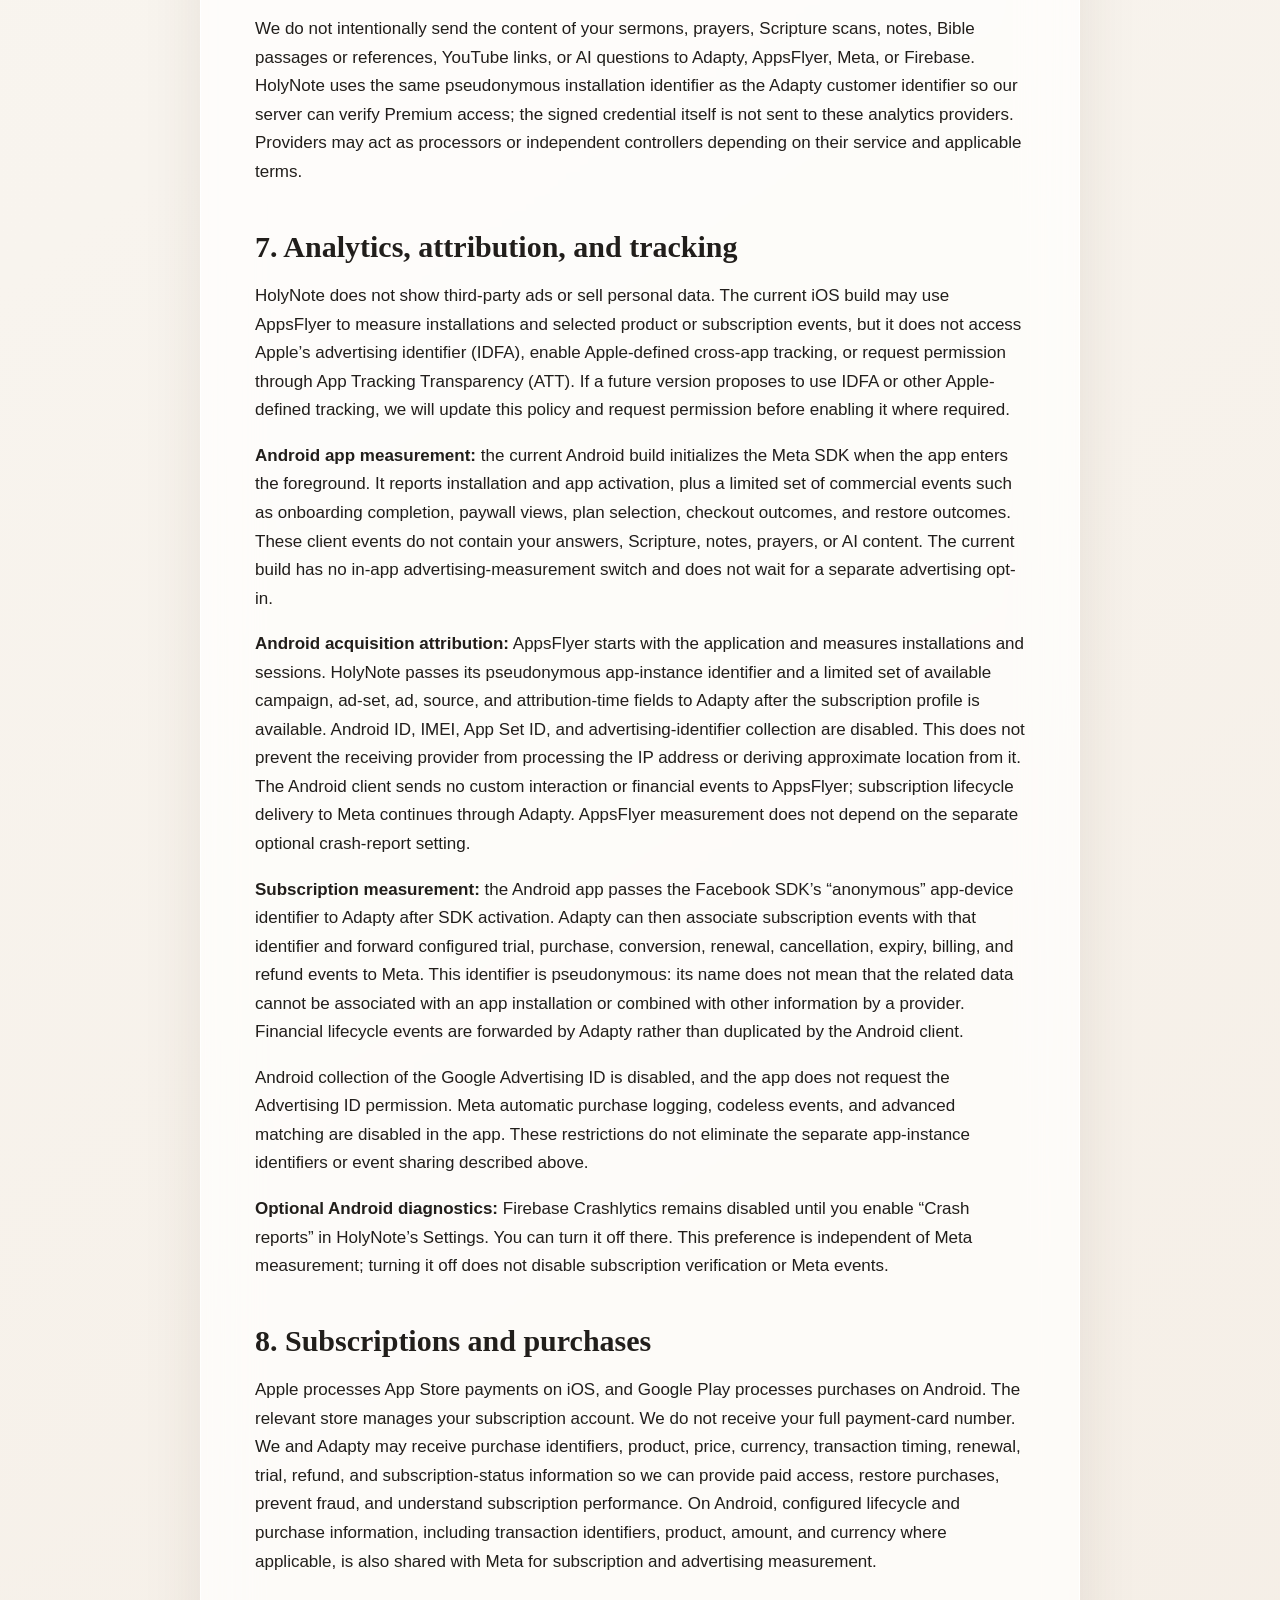
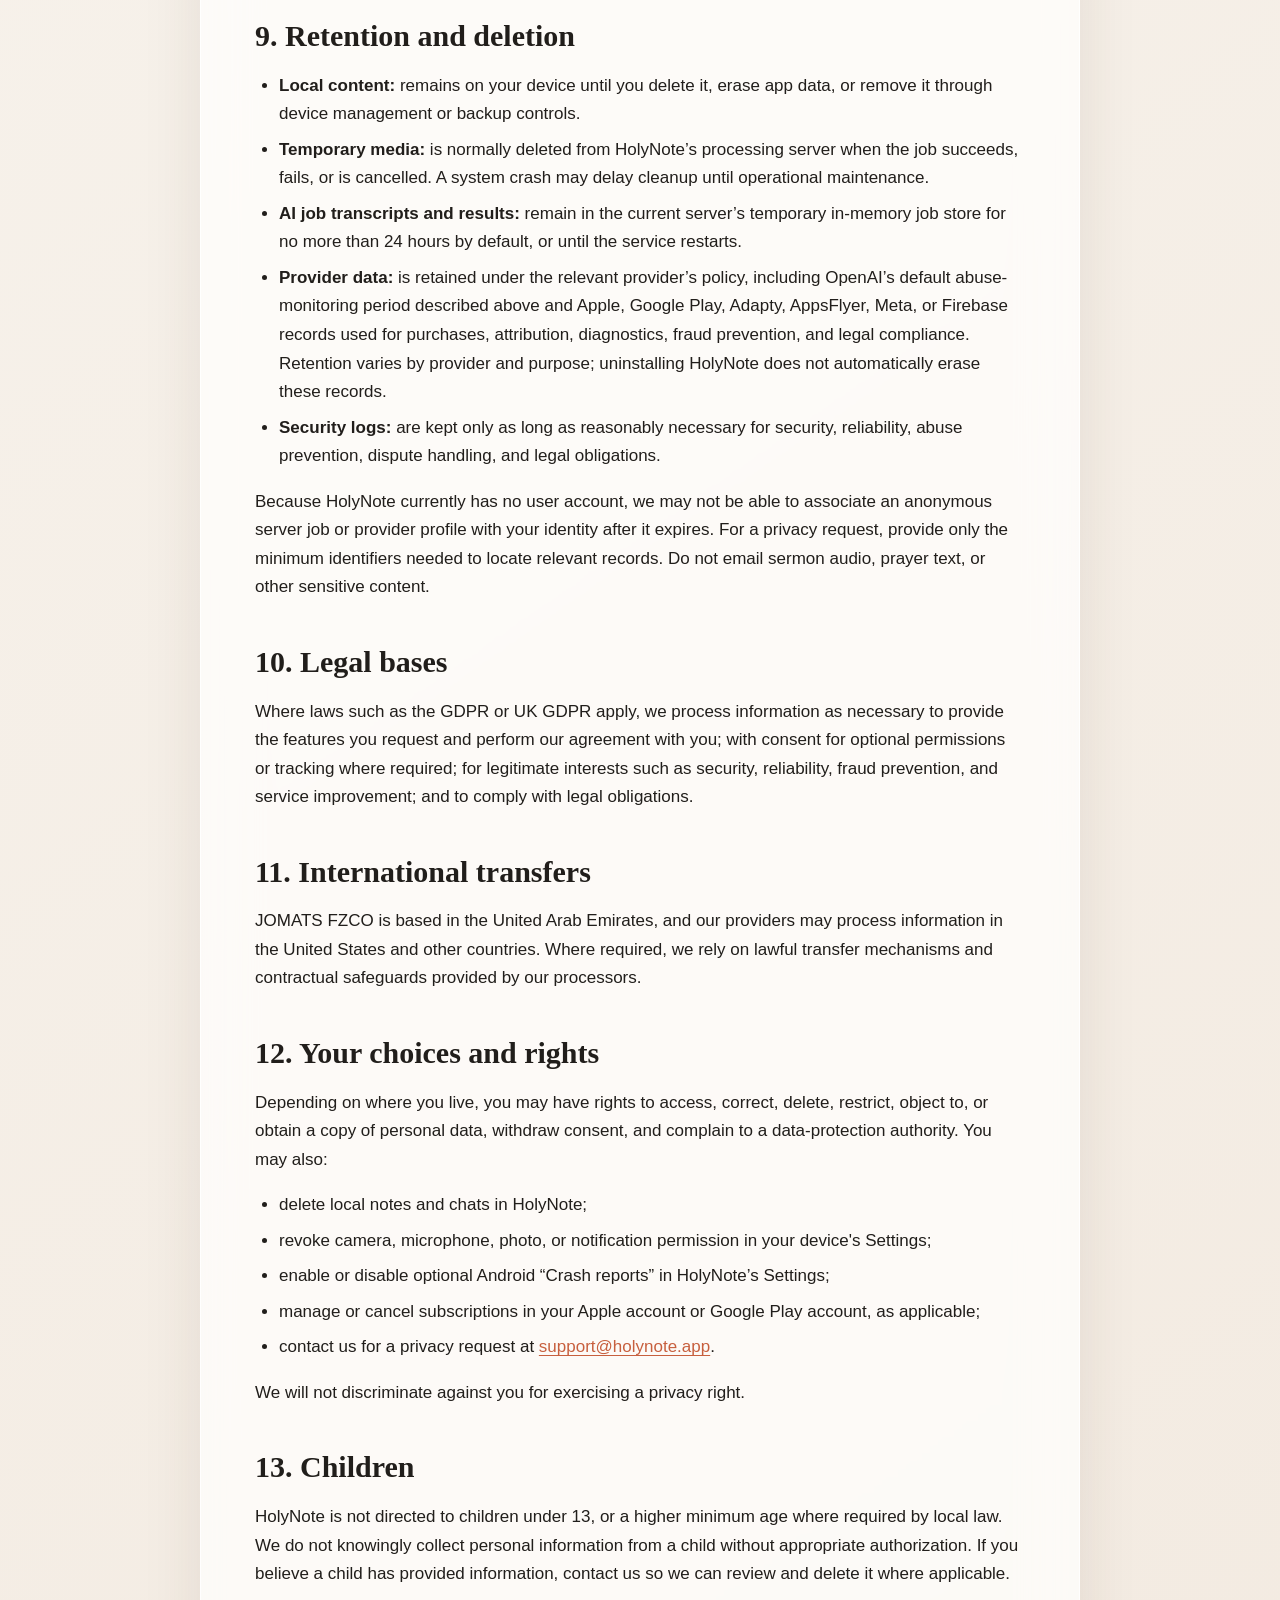
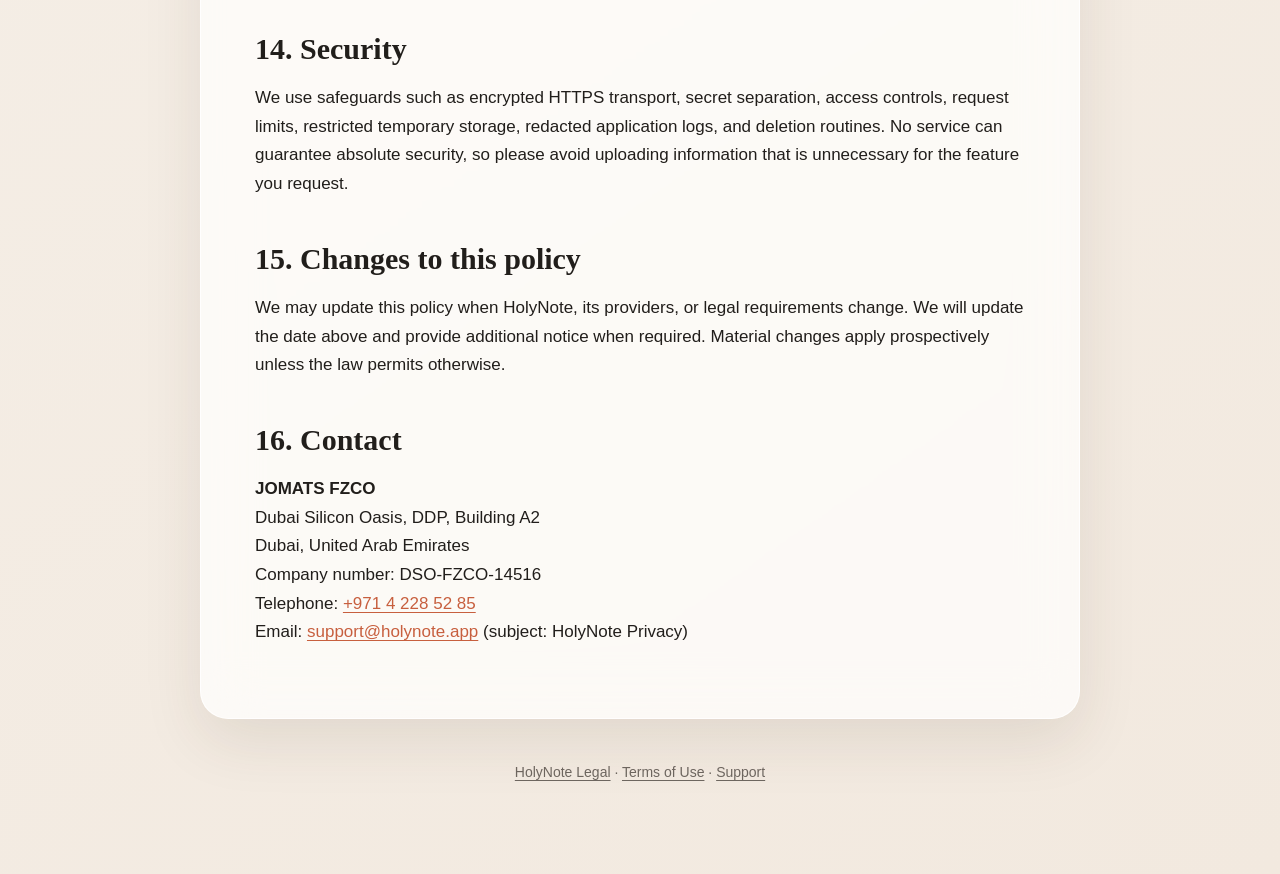
==== commit ed5dbb59: "Disclose Android AppsFlyer attribution and approximate location" ====
--- a/privacy/index.html
+++ b/privacy/index.html
@@ -21,7 +21,7 @@
     <article class="document">
       <p class="eyebrow">JOMATS FZCO</p>
       <h1>Privacy Policy</h1>
-      <p class="meta">Effective and last updated: October 15, 2026</p>
+      <p class="meta">Effective and last updated: October 16, 2026</p>
       <p class="lede">This policy covers HolyNote on iOS and Android. Your personal library stays on your device unless you request online processing, such as creating an AI note or Scripture study. Separate technical, subscription, and measurement information is processed as described below; the integrations differ between platforms.</p>
 
       <div class="notice">
@@ -32,6 +32,7 @@
           <li>Audio, reviewed Scripture text, YouTube links, and questions are sent only when you request an online AI feature.</li>
           <li>Religious reflections, prayers, and sermons can reveal sensitive beliefs. Please share only content you are comfortable processing online.</li>
           <li>The Android app sends installation, session, and selected commercial interaction events to Meta, and Adapty shares subscription lifecycle events with Meta. These integrations use pseudonymous identifiers, not the content of your library or AI requests.</li>
+          <li>Android also uses AppsFlyer for install and session attribution. Its app-instance identifier and limited campaign information are linked to your Adapty profile; IP addresses may be used to infer approximate location.</li>
           <li>Android crash reporting through Firebase Crashlytics is optional and controlled by the separate “Crash reports” setting.</li>
           <li>We do not sell personal data or show third-party advertising.</li>
         </ul>
@@ -88,6 +89,7 @@
         <li><strong>Google Play</strong> — Android distribution, payments, and subscription management. See <a href="https://policies.google.com/privacy">Google’s Privacy Policy</a>.</li>
         <li><strong>Adapty</strong> — subscription status, paywall delivery, purchase analytics, and an anonymous app profile. In HolyNote’s current iOS configuration, collection of the Apple advertising identifier (IDFA) and IP address by the Adapty SDK is disabled. Adapty may process purchase history, app-instance or other device identifiers, device model, operating system, language, and paywall interactions. See <a href="https://adapty.io/end-users-privacy/">Adapty’s End-Users Privacy Policy</a>.</li>
         <li><strong>AppsFlyer (iOS)</strong> — installation attribution and measurement of selected app or subscription events. Depending on configuration and consent, it may process an AppsFlyer identifier, IP address, device and app information, install source, and event data. See <a href="https://www.appsflyer.com/legal/privacy-policy/">AppsFlyer’s Privacy Policy</a>.</li>
+        <li><strong>AppsFlyer (Android)</strong> — install and session attribution, campaign measurement, and fraud prevention. It may process a pseudonymous AppsFlyer app-instance identifier, IP address and inferred approximate location, device and app technical information, launch timing, install-referrer and campaign information. Its identifier and limited attribution fields are passed to Adapty. Configured Meta partner sharing is enabled for installation and attribution measurement; AppsFlyer-to-Meta in-app event postbacks are disabled. See <a href="https://www.appsflyer.com/legal/privacy-policy/">AppsFlyer’s Privacy Policy</a>.</li>
         <li><strong>Meta (Android)</strong> — installation and app-event measurement, advertising attribution, campaign optimization, and subscription measurement. Meta receives the Facebook SDK app-instance identifier, app and device technical information, event times, selected interaction events, and subscription events forwarded by Adapty. Network requests also expose connection information such as IP addresses to the receiving provider. See <a href="https://www.facebook.com/privacy/policy/">Meta’s Privacy Policy</a>.</li>
         <li><strong>Google Firebase Crashlytics (Android, optional)</strong> — crash and reliability diagnostics when you enable “Crash reports.” Data can include installation identifiers, app and device versions, operating-system information, crash stack traces, and diagnostic metadata. Google Analytics is not enabled in this integration. See <a href="https://firebase.google.com/support/privacy">Firebase’s Privacy and Security information</a>.</li>
         <li><strong>GitHub Pages</strong> — hosts this public policy and support website and may process standard web request data under GitHub’s policies.</li>
@@ -97,6 +99,7 @@
       <h2>7. Analytics, attribution, and tracking</h2>
       <p>HolyNote does not show third-party ads or sell personal data. The current iOS build may use AppsFlyer to measure installations and selected product or subscription events, but it does not access Apple’s advertising identifier (IDFA), enable Apple-defined cross-app tracking, or request permission through App Tracking Transparency (ATT). If a future version proposes to use IDFA or other Apple-defined tracking, we will update this policy and request permission before enabling it where required.</p>
       <p><strong>Android app measurement:</strong> the current Android build initializes the Meta SDK when the app enters the foreground. It reports installation and app activation, plus a limited set of commercial events such as onboarding completion, paywall views, plan selection, checkout outcomes, and restore outcomes. These client events do not contain your answers, Scripture, notes, prayers, or AI content. The current build has no in-app advertising-measurement switch and does not wait for a separate advertising opt-in.</p>
+      <p><strong>Android acquisition attribution:</strong> AppsFlyer starts with the application and measures installations and sessions. HolyNote passes its pseudonymous app-instance identifier and a limited set of available campaign, ad-set, ad, source, and attribution-time fields to Adapty after the subscription profile is available. Android ID, IMEI, App Set ID, and advertising-identifier collection are disabled. This does not prevent the receiving provider from processing the IP address or deriving approximate location from it. The Android client sends no custom interaction or financial events to AppsFlyer; subscription lifecycle delivery to Meta continues through Adapty. AppsFlyer measurement does not depend on the separate optional crash-report setting.</p>
       <p><strong>Subscription measurement:</strong> the Android app passes the Facebook SDK’s “anonymous” app-device identifier to Adapty after SDK activation. Adapty can then associate subscription events with that identifier and forward configured trial, purchase, conversion, renewal, cancellation, expiry, billing, and refund events to Meta. This identifier is pseudonymous: its name does not mean that the related data cannot be associated with an app installation or combined with other information by a provider. Financial lifecycle events are forwarded by Adapty rather than duplicated by the Android client.</p>
       <p>Android collection of the Google Advertising ID is disabled, and the app does not request the Advertising ID permission. Meta automatic purchase logging, codeless events, and advanced matching are disabled in the app. These restrictions do not eliminate the separate app-instance identifiers or event sharing described above.</p>
       <p><strong>Optional Android diagnostics:</strong> Firebase Crashlytics remains disabled until you enable “Crash reports” in HolyNote’s Settings. You can turn it off there. This preference is independent of Meta measurement; turning it off does not disable subscription verification or Meta events.</p>
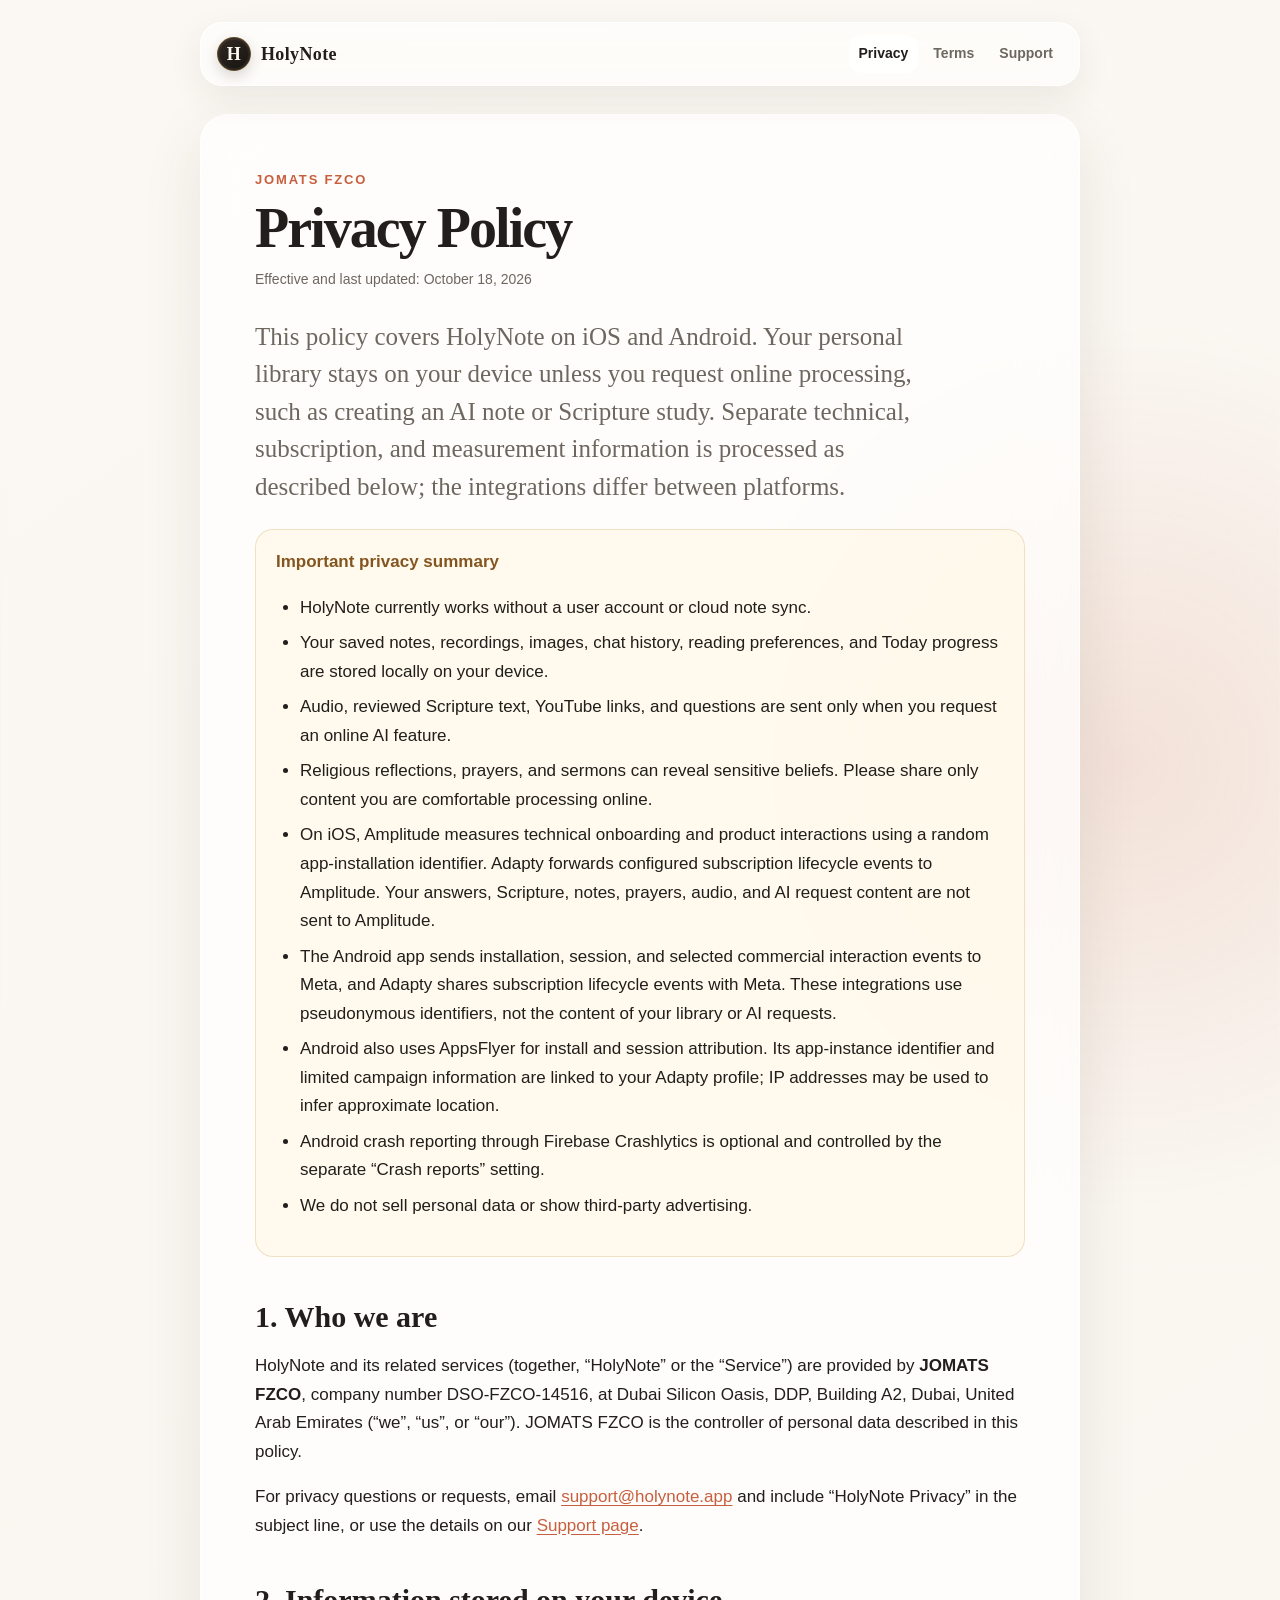
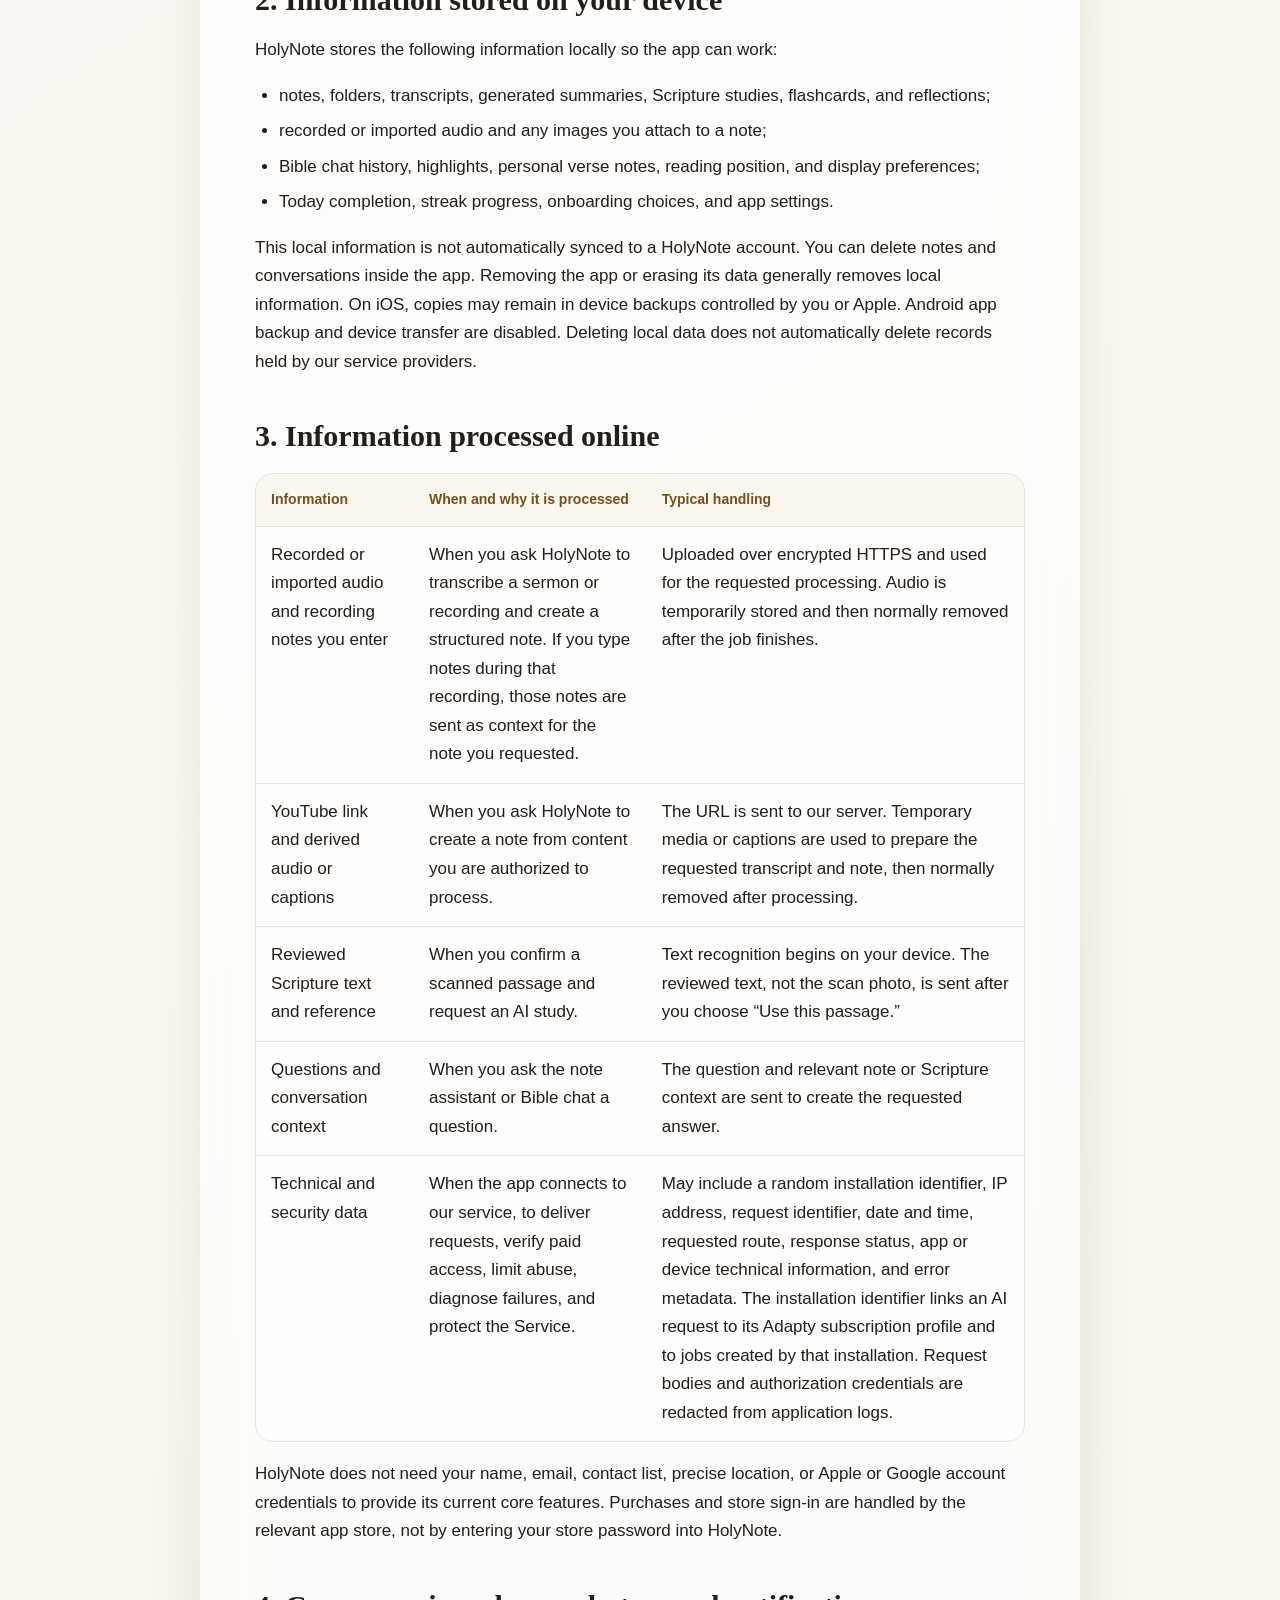
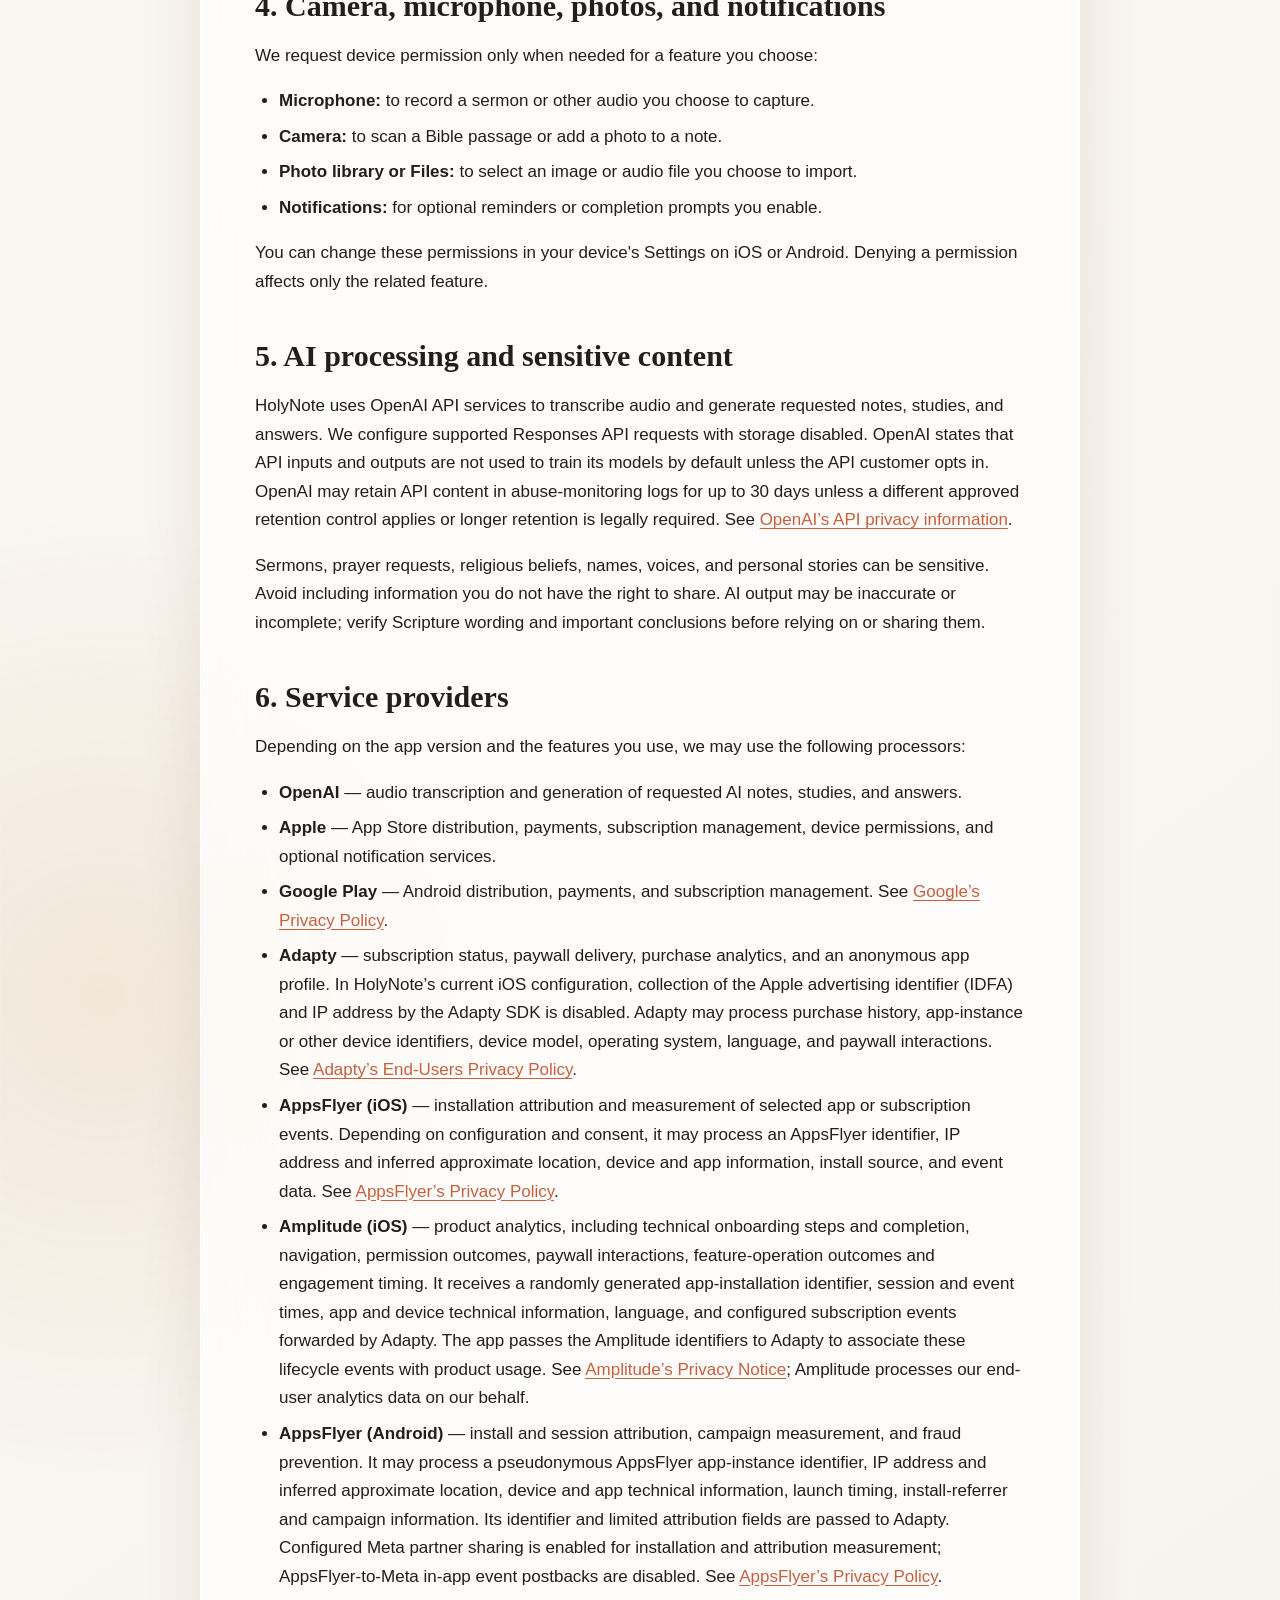
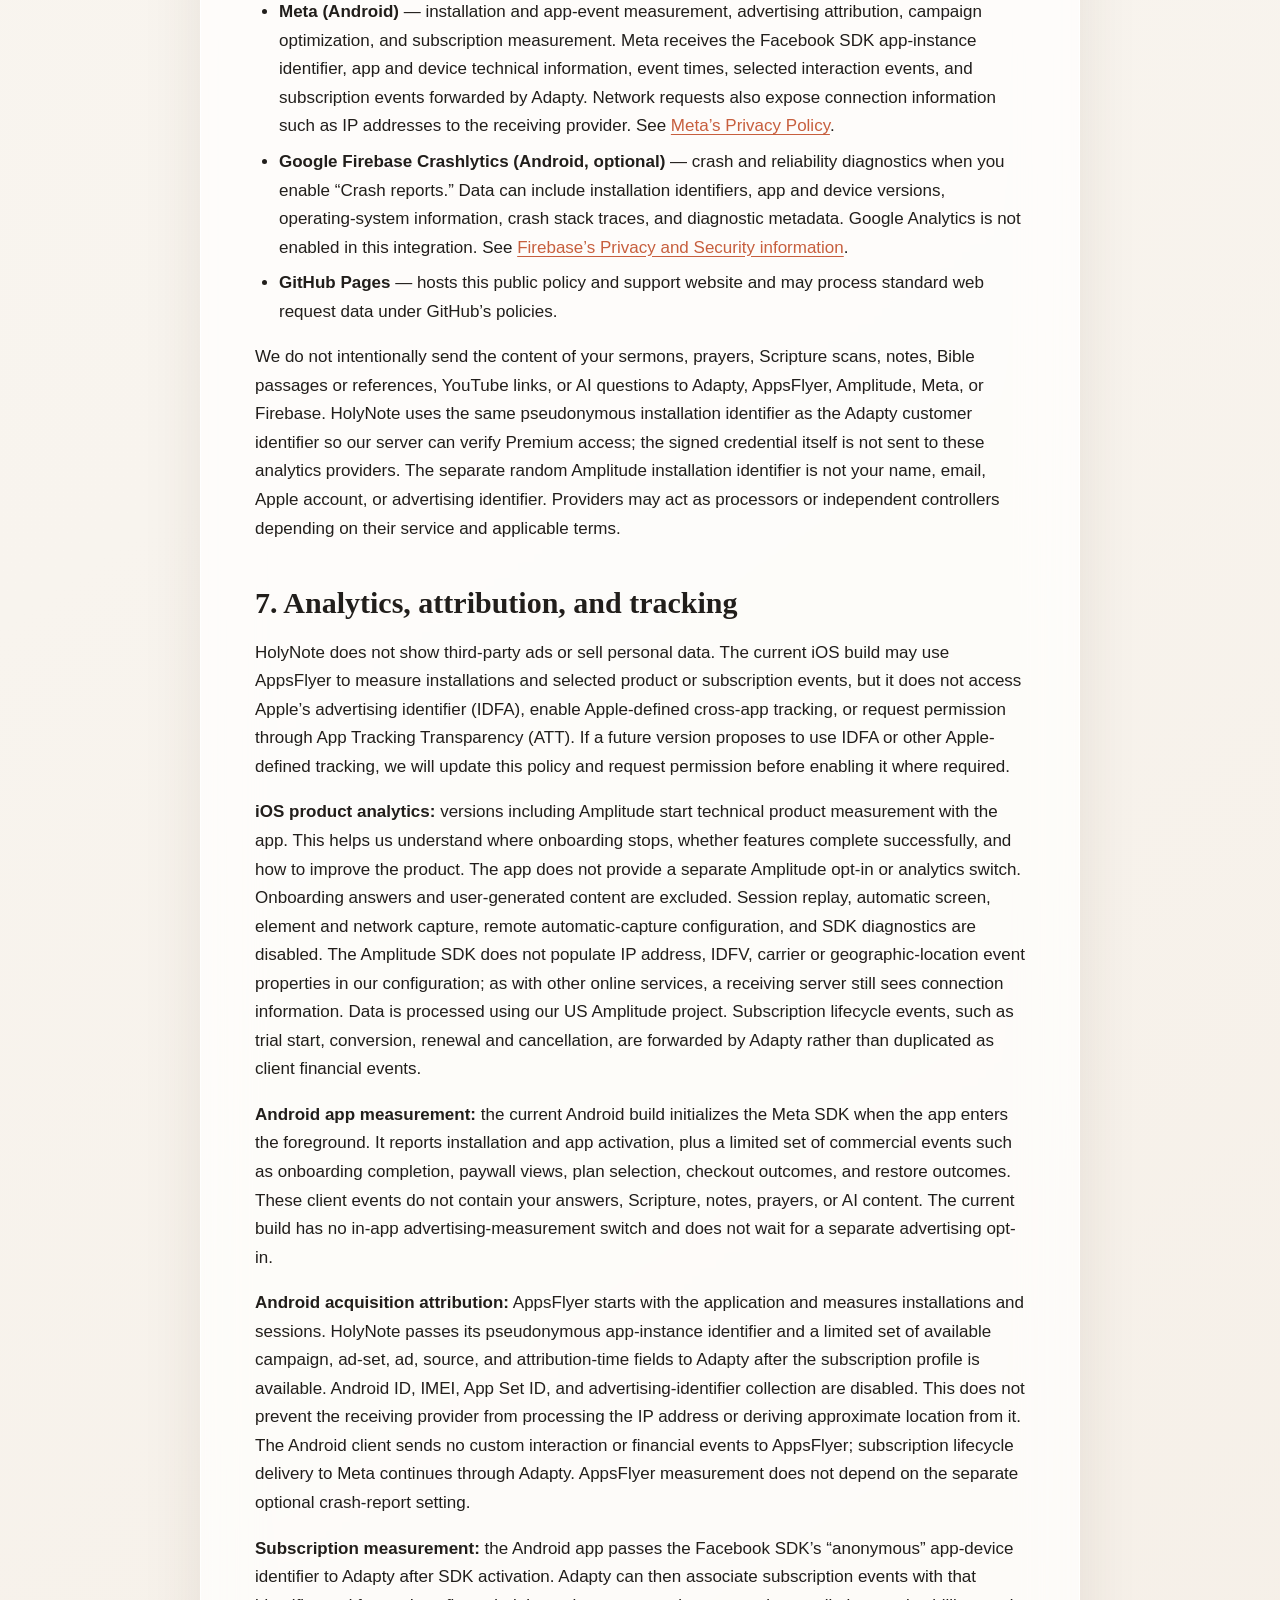
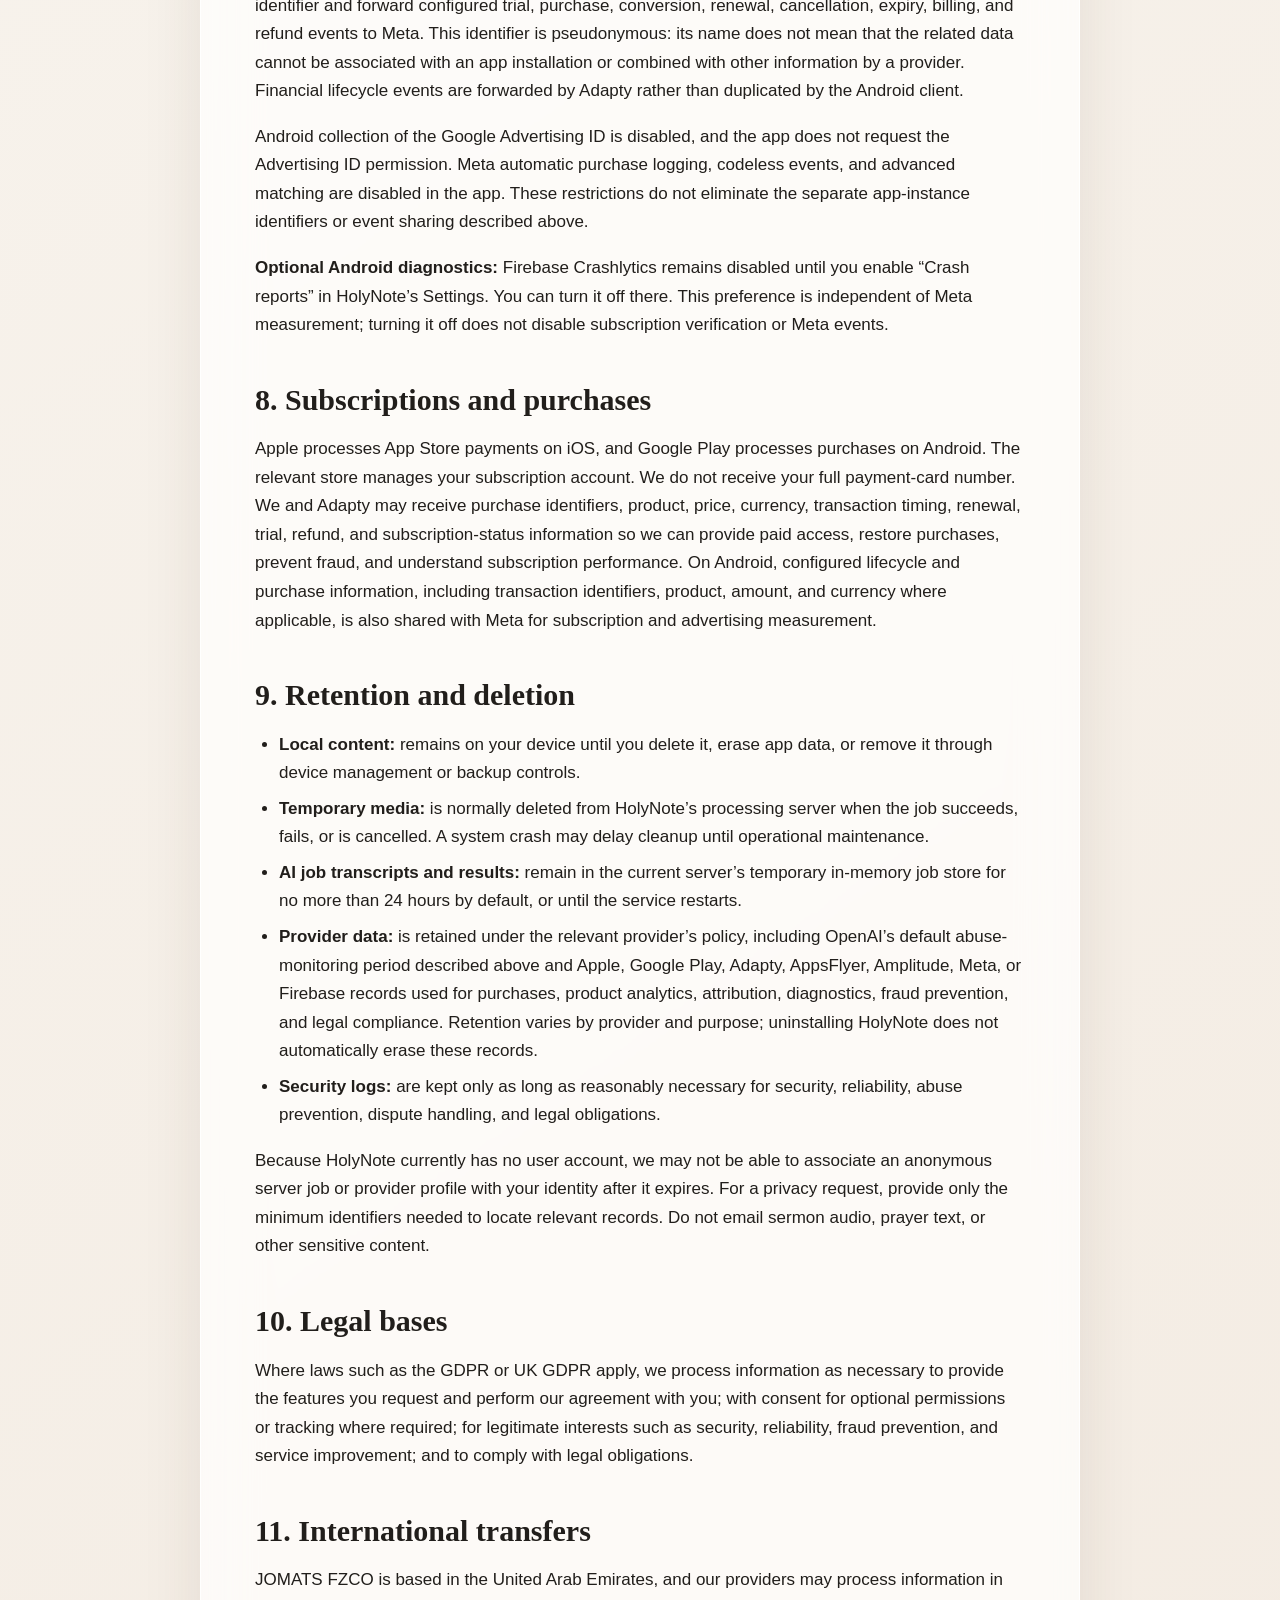
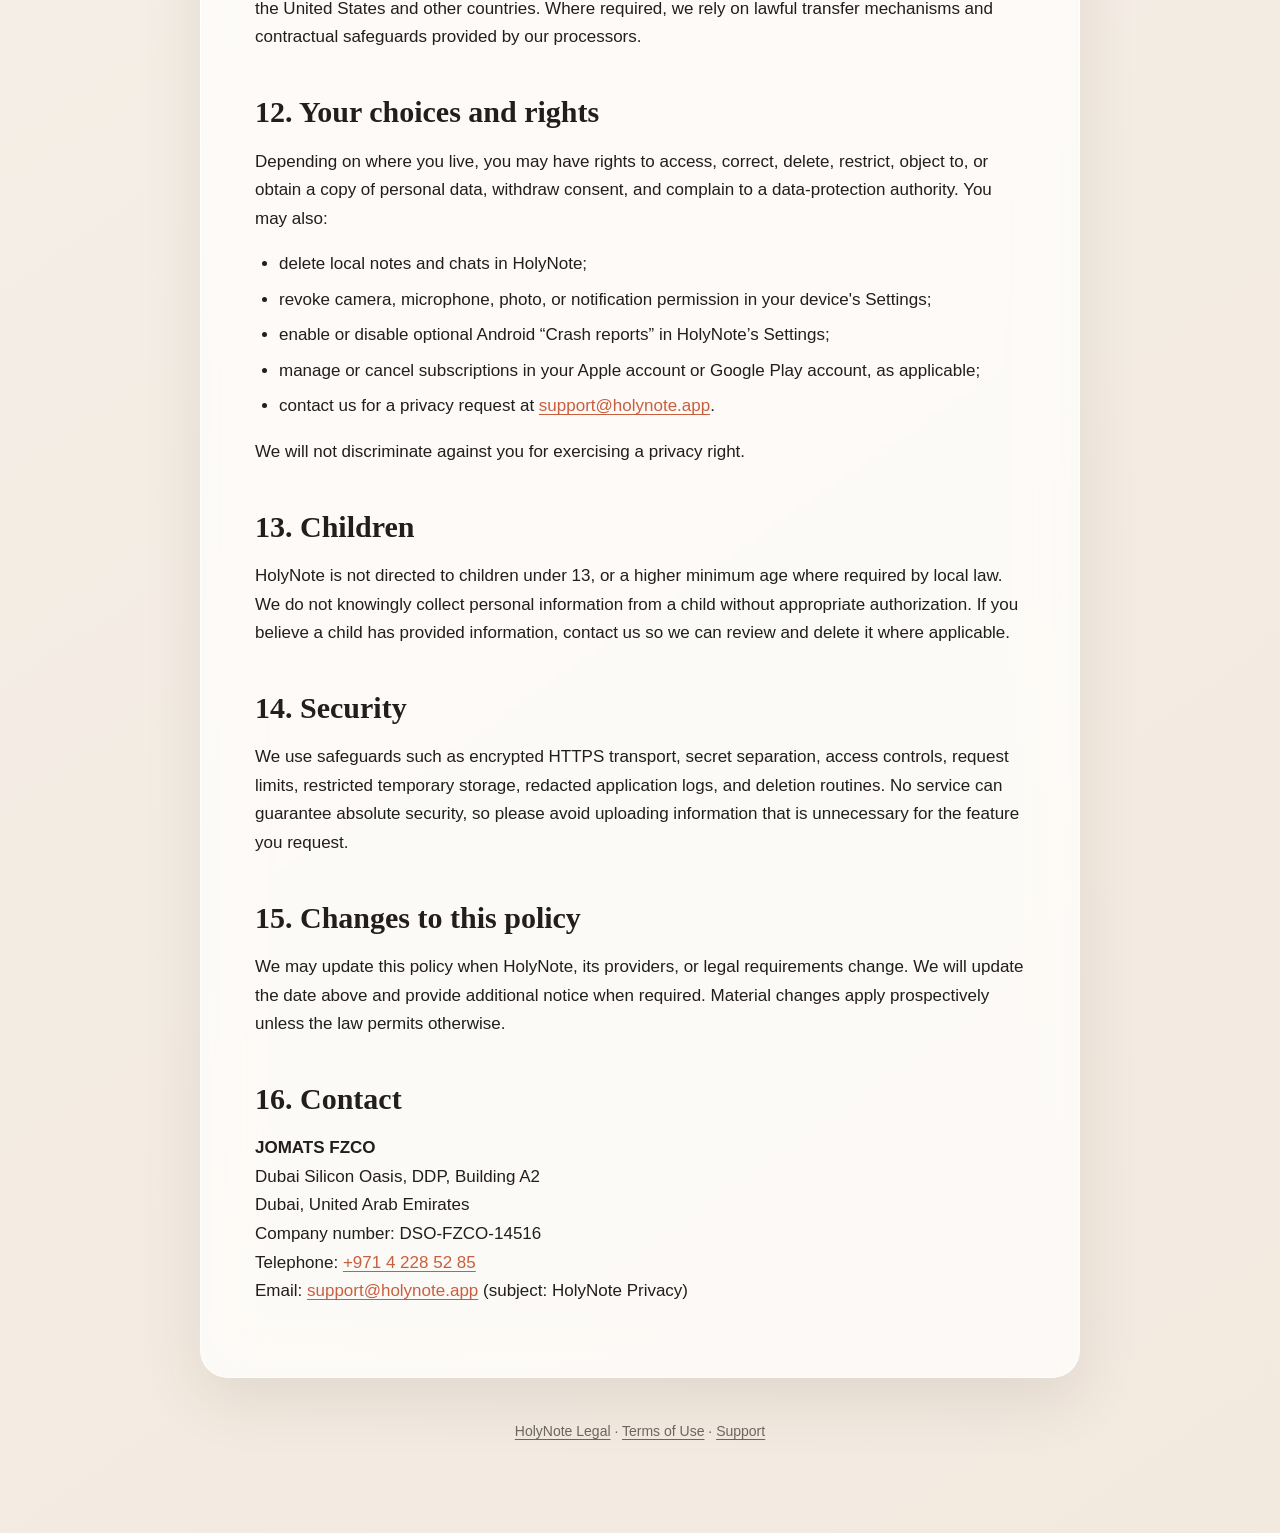
==== commit 68781a9e: "Disclose iOS Amplitude analytics and approximate location" ====
--- a/privacy/index.html
+++ b/privacy/index.html
@@ -21,7 +21,7 @@
     <article class="document">
       <p class="eyebrow">JOMATS FZCO</p>
       <h1>Privacy Policy</h1>
-      <p class="meta">Effective and last updated: October 16, 2026</p>
+      <p class="meta">Effective and last updated: October 18, 2026</p>
       <p class="lede">This policy covers HolyNote on iOS and Android. Your personal library stays on your device unless you request online processing, such as creating an AI note or Scripture study. Separate technical, subscription, and measurement information is processed as described below; the integrations differ between platforms.</p>
 
       <div class="notice">
@@ -31,6 +31,7 @@
           <li>Your saved notes, recordings, images, chat history, reading preferences, and Today progress are stored locally on your device.</li>
           <li>Audio, reviewed Scripture text, YouTube links, and questions are sent only when you request an online AI feature.</li>
           <li>Religious reflections, prayers, and sermons can reveal sensitive beliefs. Please share only content you are comfortable processing online.</li>
+          <li>On iOS, Amplitude measures technical onboarding and product interactions using a random app-installation identifier. Adapty forwards configured subscription lifecycle events to Amplitude. Your answers, Scripture, notes, prayers, audio, and AI request content are not sent to Amplitude.</li>
           <li>The Android app sends installation, session, and selected commercial interaction events to Meta, and Adapty shares subscription lifecycle events with Meta. These integrations use pseudonymous identifiers, not the content of your library or AI requests.</li>
           <li>Android also uses AppsFlyer for install and session attribution. Its app-instance identifier and limited campaign information are linked to your Adapty profile; IP addresses may be used to infer approximate location.</li>
           <li>Android crash reporting through Firebase Crashlytics is optional and controlled by the separate “Crash reports” setting.</li>
@@ -88,16 +89,18 @@
         <li><strong>Apple</strong> — App Store distribution, payments, subscription management, device permissions, and optional notification services.</li>
         <li><strong>Google Play</strong> — Android distribution, payments, and subscription management. See <a href="https://policies.google.com/privacy">Google’s Privacy Policy</a>.</li>
         <li><strong>Adapty</strong> — subscription status, paywall delivery, purchase analytics, and an anonymous app profile. In HolyNote’s current iOS configuration, collection of the Apple advertising identifier (IDFA) and IP address by the Adapty SDK is disabled. Adapty may process purchase history, app-instance or other device identifiers, device model, operating system, language, and paywall interactions. See <a href="https://adapty.io/end-users-privacy/">Adapty’s End-Users Privacy Policy</a>.</li>
-        <li><strong>AppsFlyer (iOS)</strong> — installation attribution and measurement of selected app or subscription events. Depending on configuration and consent, it may process an AppsFlyer identifier, IP address, device and app information, install source, and event data. See <a href="https://www.appsflyer.com/legal/privacy-policy/">AppsFlyer’s Privacy Policy</a>.</li>
+        <li><strong>AppsFlyer (iOS)</strong> — installation attribution and measurement of selected app or subscription events. Depending on configuration and consent, it may process an AppsFlyer identifier, IP address and inferred approximate location, device and app information, install source, and event data. See <a href="https://www.appsflyer.com/legal/privacy-policy/">AppsFlyer’s Privacy Policy</a>.</li>
+        <li><strong>Amplitude (iOS)</strong> — product analytics, including technical onboarding steps and completion, navigation, permission outcomes, paywall interactions, feature-operation outcomes and engagement timing. It receives a randomly generated app-installation identifier, session and event times, app and device technical information, language, and configured subscription events forwarded by Adapty. The app passes the Amplitude identifiers to Adapty to associate these lifecycle events with product usage. See <a href="https://amplitude.com/privacy">Amplitude’s Privacy Notice</a>; Amplitude processes our end-user analytics data on our behalf.</li>
         <li><strong>AppsFlyer (Android)</strong> — install and session attribution, campaign measurement, and fraud prevention. It may process a pseudonymous AppsFlyer app-instance identifier, IP address and inferred approximate location, device and app technical information, launch timing, install-referrer and campaign information. Its identifier and limited attribution fields are passed to Adapty. Configured Meta partner sharing is enabled for installation and attribution measurement; AppsFlyer-to-Meta in-app event postbacks are disabled. See <a href="https://www.appsflyer.com/legal/privacy-policy/">AppsFlyer’s Privacy Policy</a>.</li>
         <li><strong>Meta (Android)</strong> — installation and app-event measurement, advertising attribution, campaign optimization, and subscription measurement. Meta receives the Facebook SDK app-instance identifier, app and device technical information, event times, selected interaction events, and subscription events forwarded by Adapty. Network requests also expose connection information such as IP addresses to the receiving provider. See <a href="https://www.facebook.com/privacy/policy/">Meta’s Privacy Policy</a>.</li>
         <li><strong>Google Firebase Crashlytics (Android, optional)</strong> — crash and reliability diagnostics when you enable “Crash reports.” Data can include installation identifiers, app and device versions, operating-system information, crash stack traces, and diagnostic metadata. Google Analytics is not enabled in this integration. See <a href="https://firebase.google.com/support/privacy">Firebase’s Privacy and Security information</a>.</li>
         <li><strong>GitHub Pages</strong> — hosts this public policy and support website and may process standard web request data under GitHub’s policies.</li>
       </ul>
-      <p>We do not intentionally send the content of your sermons, prayers, Scripture scans, notes, Bible passages or references, YouTube links, or AI questions to Adapty, AppsFlyer, Meta, or Firebase. HolyNote uses the same pseudonymous installation identifier as the Adapty customer identifier so our server can verify Premium access; the signed credential itself is not sent to these analytics providers. Providers may act as processors or independent controllers depending on their service and applicable terms.</p>
+      <p>We do not intentionally send the content of your sermons, prayers, Scripture scans, notes, Bible passages or references, YouTube links, or AI questions to Adapty, AppsFlyer, Amplitude, Meta, or Firebase. HolyNote uses the same pseudonymous installation identifier as the Adapty customer identifier so our server can verify Premium access; the signed credential itself is not sent to these analytics providers. The separate random Amplitude installation identifier is not your name, email, Apple account, or advertising identifier. Providers may act as processors or independent controllers depending on their service and applicable terms.</p>
 
       <h2>7. Analytics, attribution, and tracking</h2>
       <p>HolyNote does not show third-party ads or sell personal data. The current iOS build may use AppsFlyer to measure installations and selected product or subscription events, but it does not access Apple’s advertising identifier (IDFA), enable Apple-defined cross-app tracking, or request permission through App Tracking Transparency (ATT). If a future version proposes to use IDFA or other Apple-defined tracking, we will update this policy and request permission before enabling it where required.</p>
+      <p><strong>iOS product analytics:</strong> versions including Amplitude start technical product measurement with the app. This helps us understand where onboarding stops, whether features complete successfully, and how to improve the product. The app does not provide a separate Amplitude opt-in or analytics switch. Onboarding answers and user-generated content are excluded. Session replay, automatic screen, element and network capture, remote automatic-capture configuration, and SDK diagnostics are disabled. The Amplitude SDK does not populate IP address, IDFV, carrier or geographic-location event properties in our configuration; as with other online services, a receiving server still sees connection information. Data is processed using our US Amplitude project. Subscription lifecycle events, such as trial start, conversion, renewal and cancellation, are forwarded by Adapty rather than duplicated as client financial events.</p>
       <p><strong>Android app measurement:</strong> the current Android build initializes the Meta SDK when the app enters the foreground. It reports installation and app activation, plus a limited set of commercial events such as onboarding completion, paywall views, plan selection, checkout outcomes, and restore outcomes. These client events do not contain your answers, Scripture, notes, prayers, or AI content. The current build has no in-app advertising-measurement switch and does not wait for a separate advertising opt-in.</p>
       <p><strong>Android acquisition attribution:</strong> AppsFlyer starts with the application and measures installations and sessions. HolyNote passes its pseudonymous app-instance identifier and a limited set of available campaign, ad-set, ad, source, and attribution-time fields to Adapty after the subscription profile is available. Android ID, IMEI, App Set ID, and advertising-identifier collection are disabled. This does not prevent the receiving provider from processing the IP address or deriving approximate location from it. The Android client sends no custom interaction or financial events to AppsFlyer; subscription lifecycle delivery to Meta continues through Adapty. AppsFlyer measurement does not depend on the separate optional crash-report setting.</p>
       <p><strong>Subscription measurement:</strong> the Android app passes the Facebook SDK’s “anonymous” app-device identifier to Adapty after SDK activation. Adapty can then associate subscription events with that identifier and forward configured trial, purchase, conversion, renewal, cancellation, expiry, billing, and refund events to Meta. This identifier is pseudonymous: its name does not mean that the related data cannot be associated with an app installation or combined with other information by a provider. Financial lifecycle events are forwarded by Adapty rather than duplicated by the Android client.</p>
@@ -112,7 +115,7 @@
         <li><strong>Local content:</strong> remains on your device until you delete it, erase app data, or remove it through device management or backup controls.</li>
         <li><strong>Temporary media:</strong> is normally deleted from HolyNote’s processing server when the job succeeds, fails, or is cancelled. A system crash may delay cleanup until operational maintenance.</li>
         <li><strong>AI job transcripts and results:</strong> remain in the current server’s temporary in-memory job store for no more than 24 hours by default, or until the service restarts.</li>
-        <li><strong>Provider data:</strong> is retained under the relevant provider’s policy, including OpenAI’s default abuse-monitoring period described above and Apple, Google Play, Adapty, AppsFlyer, Meta, or Firebase records used for purchases, attribution, diagnostics, fraud prevention, and legal compliance. Retention varies by provider and purpose; uninstalling HolyNote does not automatically erase these records.</li>
+        <li><strong>Provider data:</strong> is retained under the relevant provider’s policy, including OpenAI’s default abuse-monitoring period described above and Apple, Google Play, Adapty, AppsFlyer, Amplitude, Meta, or Firebase records used for purchases, product analytics, attribution, diagnostics, fraud prevention, and legal compliance. Retention varies by provider and purpose; uninstalling HolyNote does not automatically erase these records.</li>
         <li><strong>Security logs:</strong> are kept only as long as reasonably necessary for security, reliability, abuse prevention, dispute handling, and legal obligations.</li>
       </ul>
       <p>Because HolyNote currently has no user account, we may not be able to associate an anonymous server job or provider profile with your identity after it expires. For a privacy request, provide only the minimum identifiers needed to locate relevant records. Do not email sermon audio, prayer text, or other sensitive content.</p>
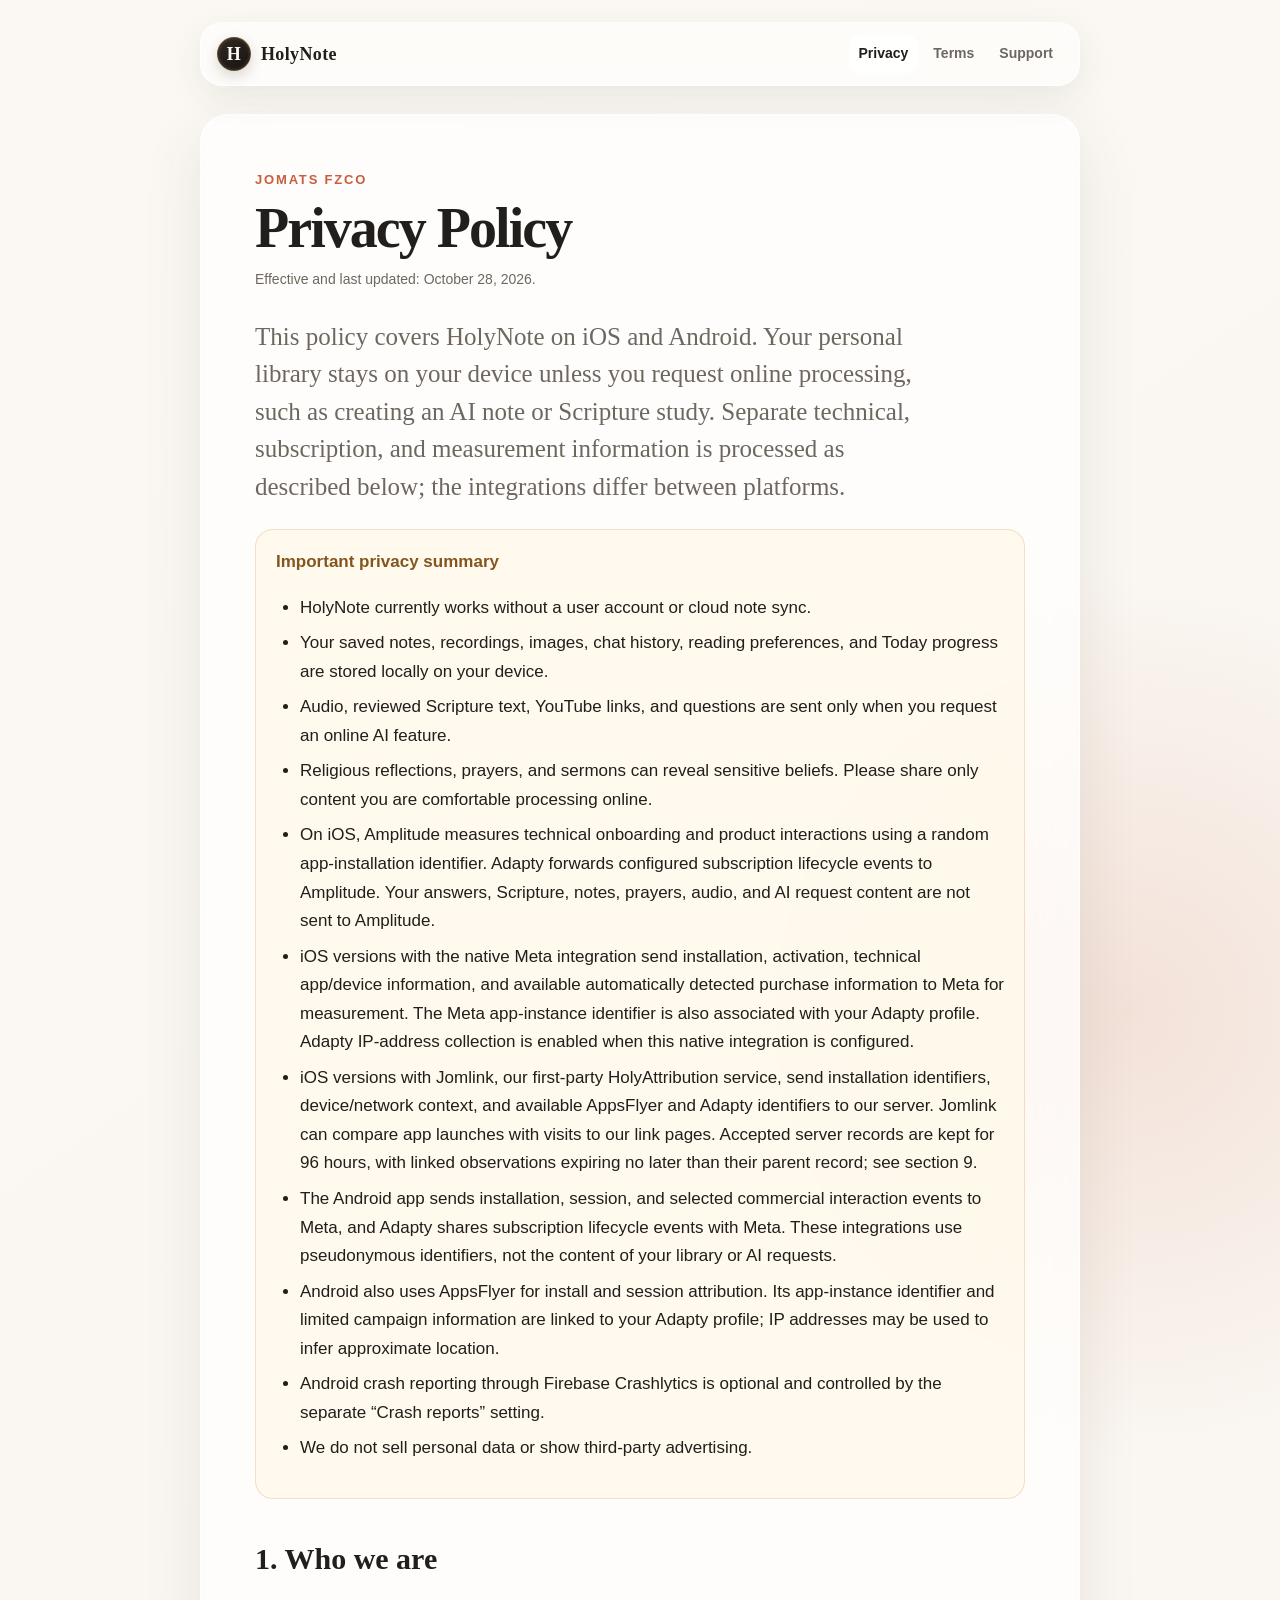
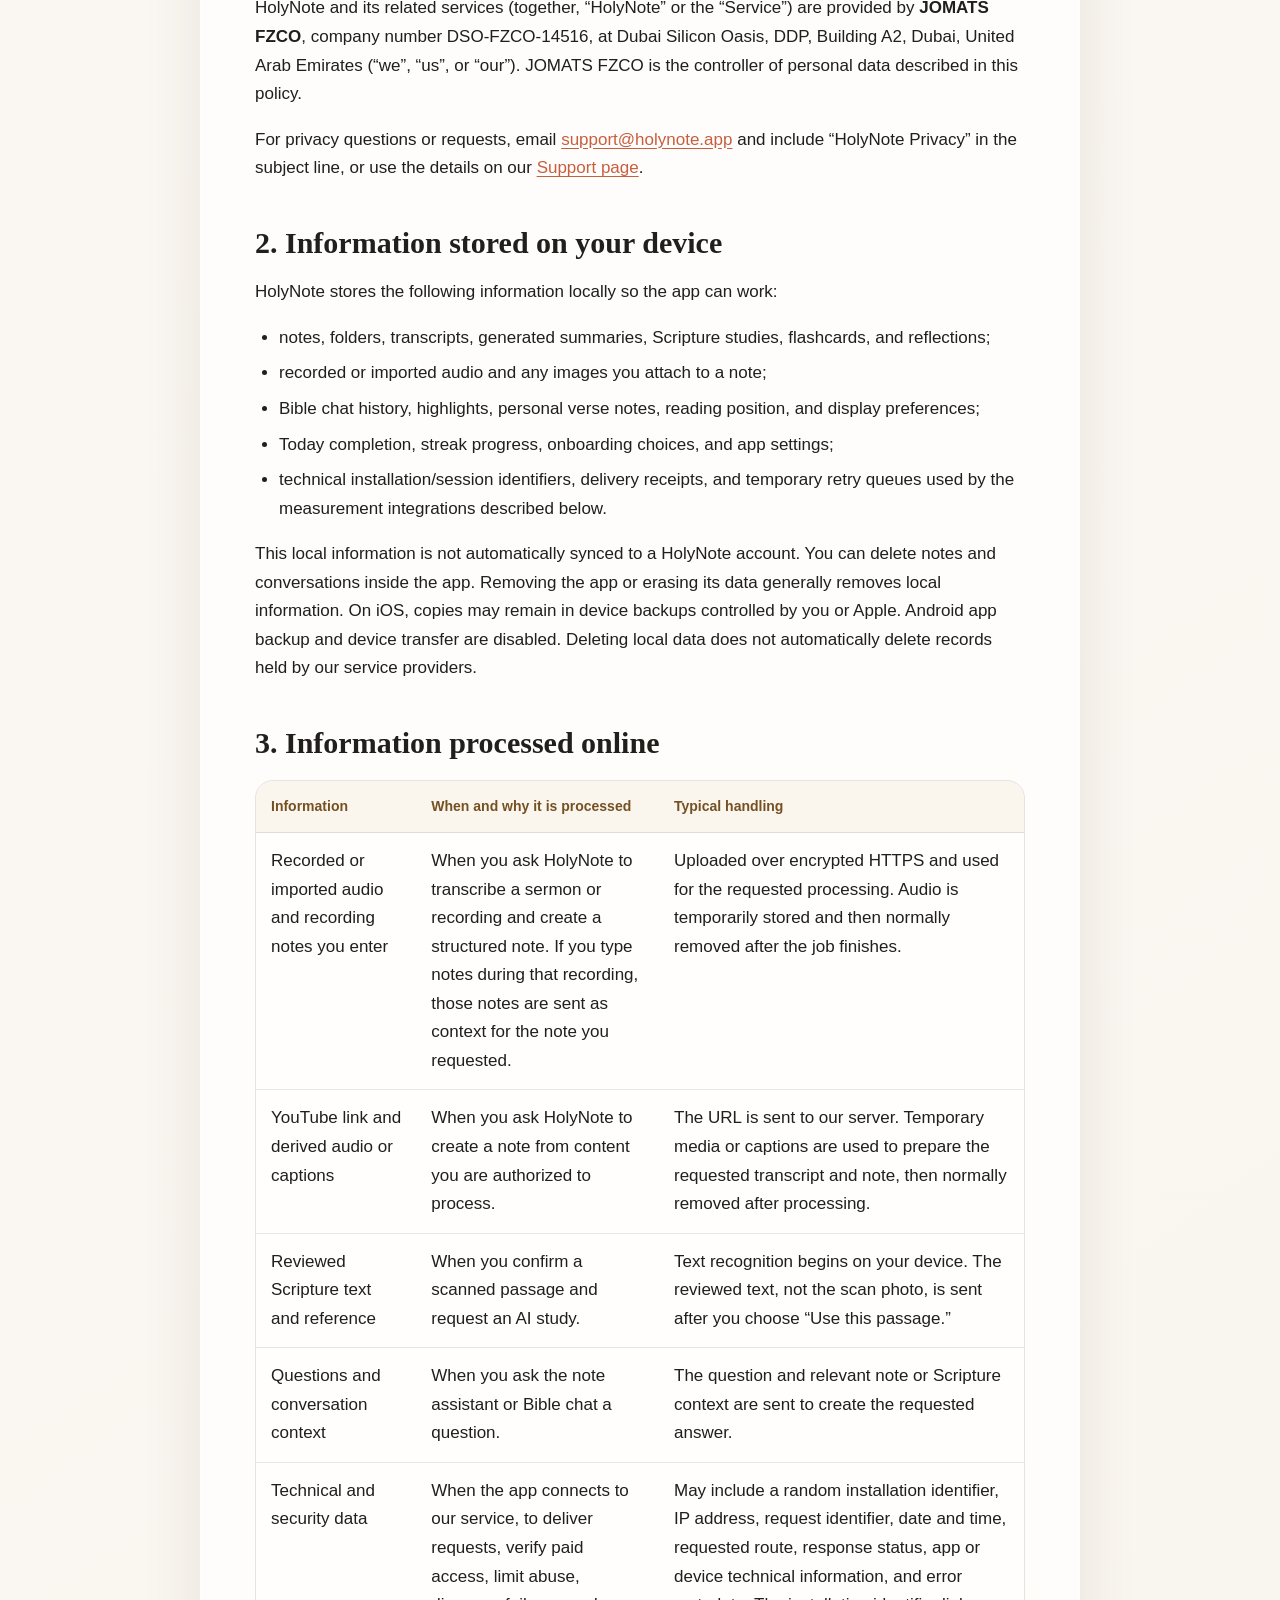
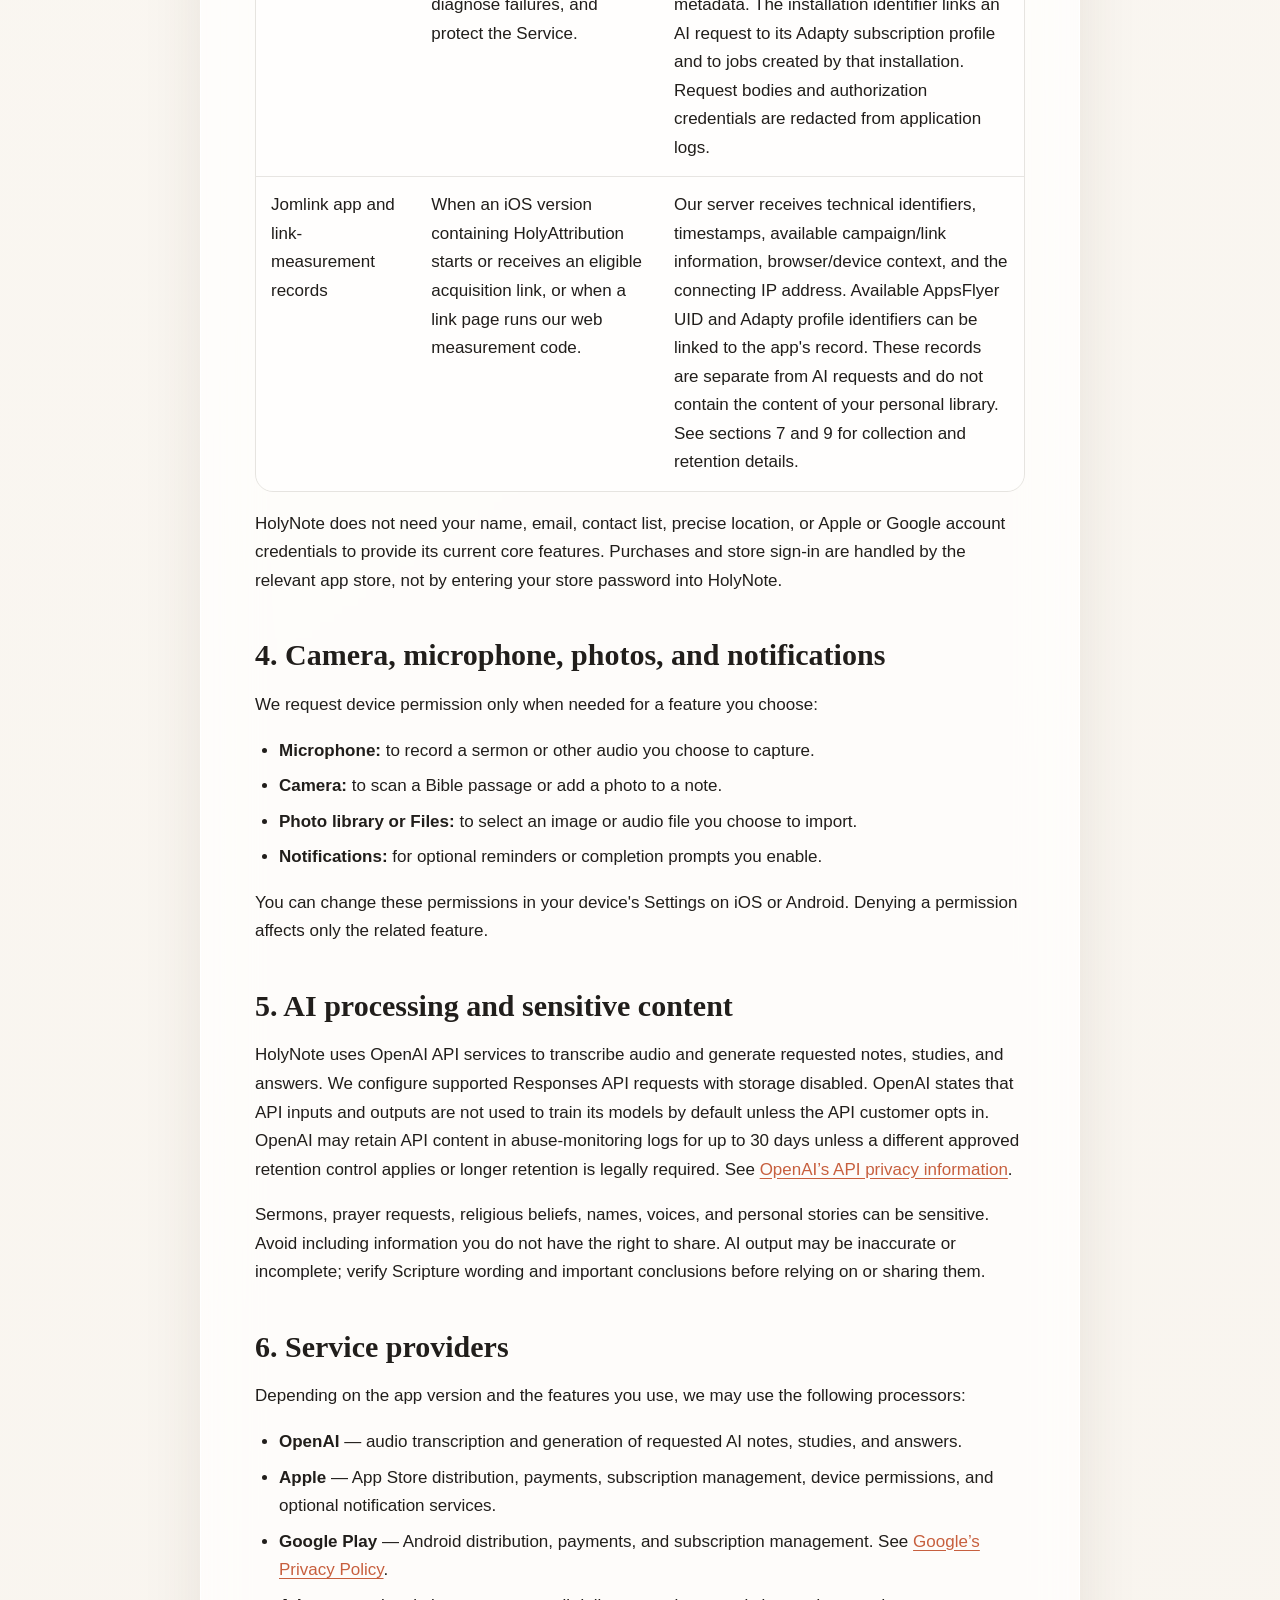
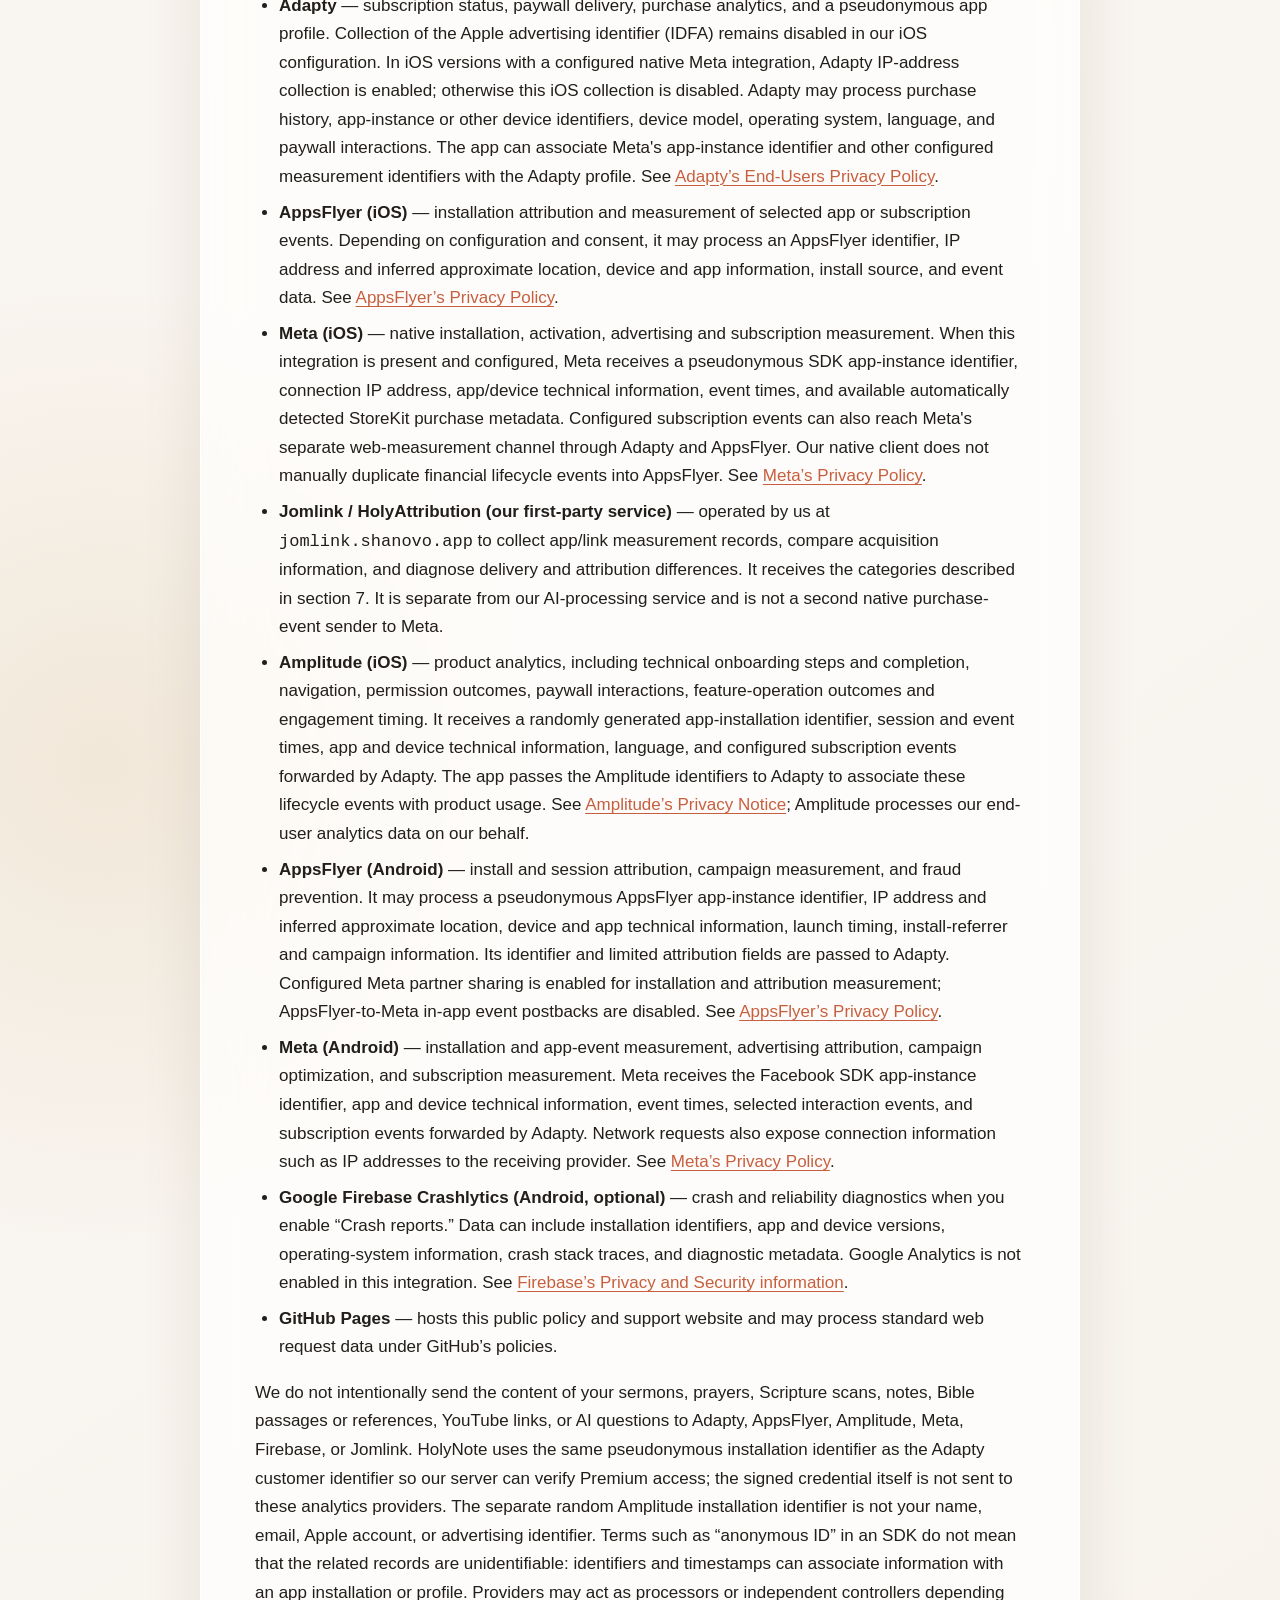
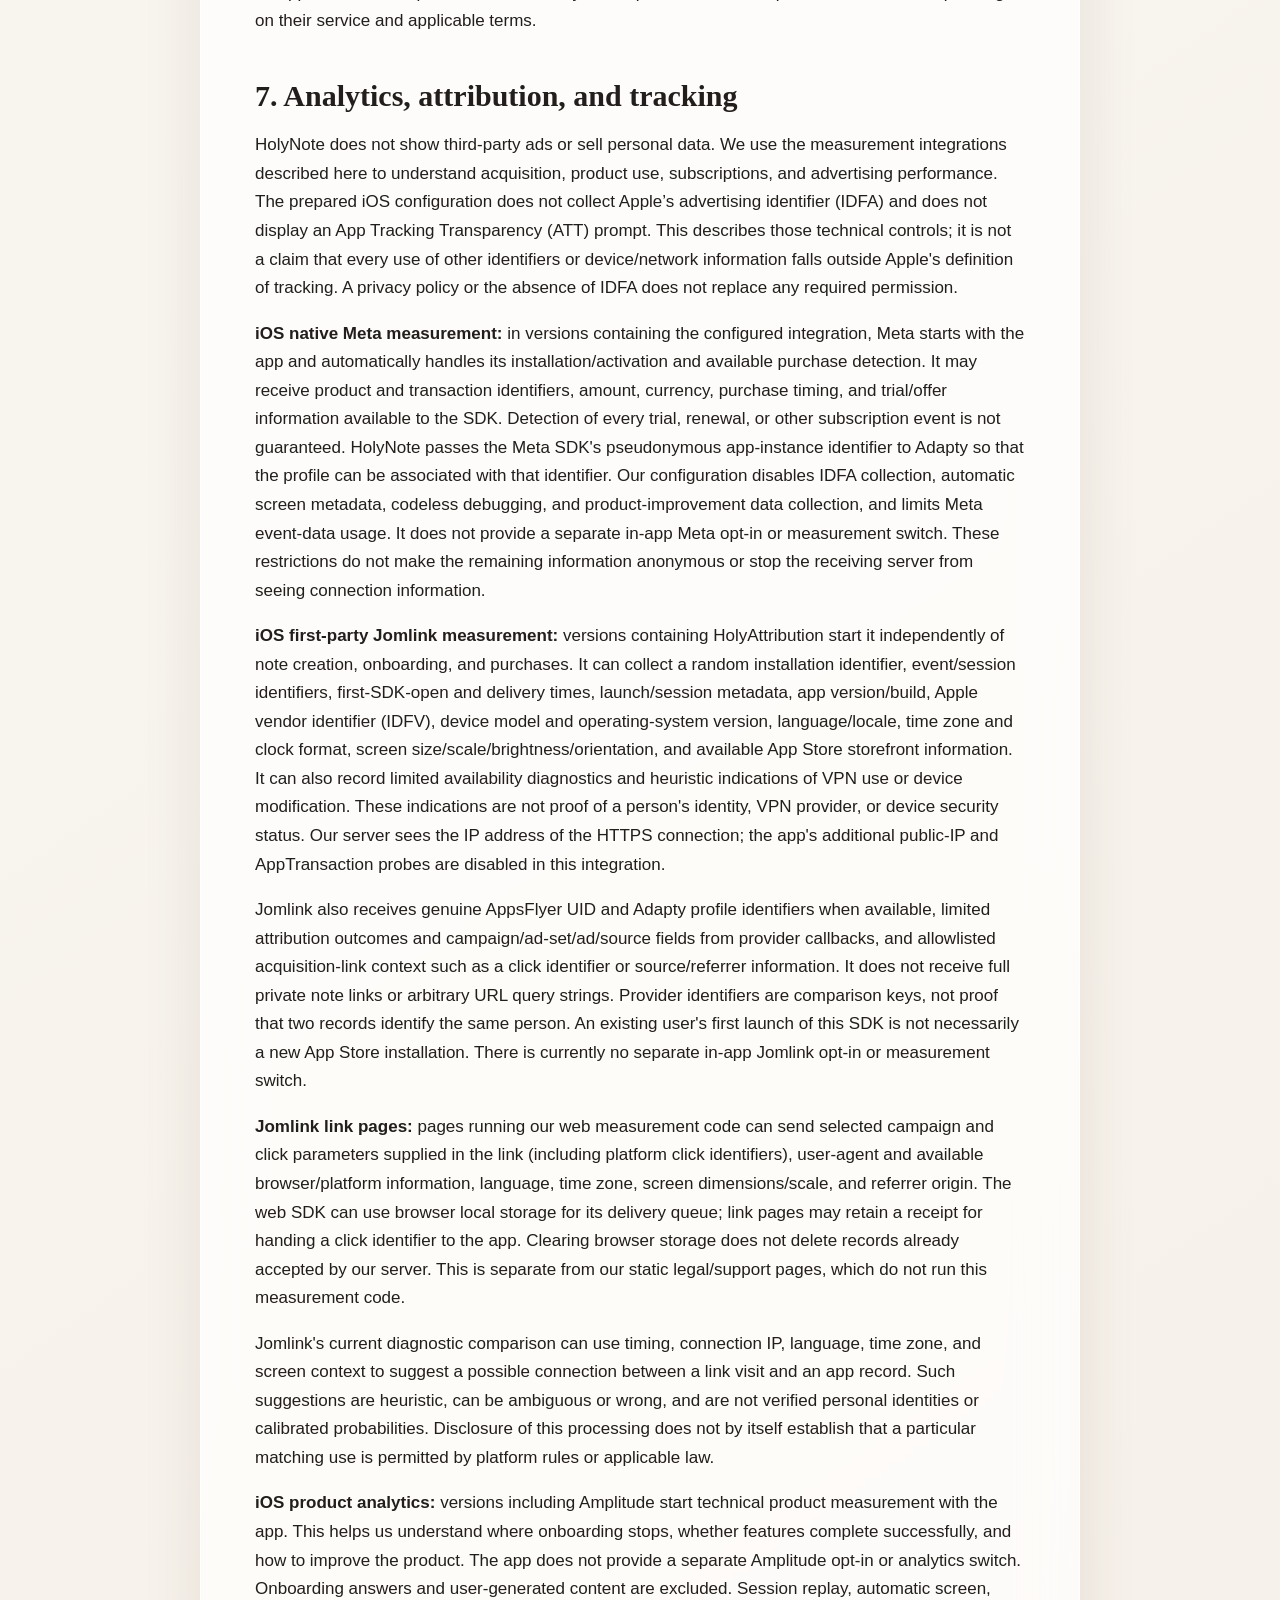
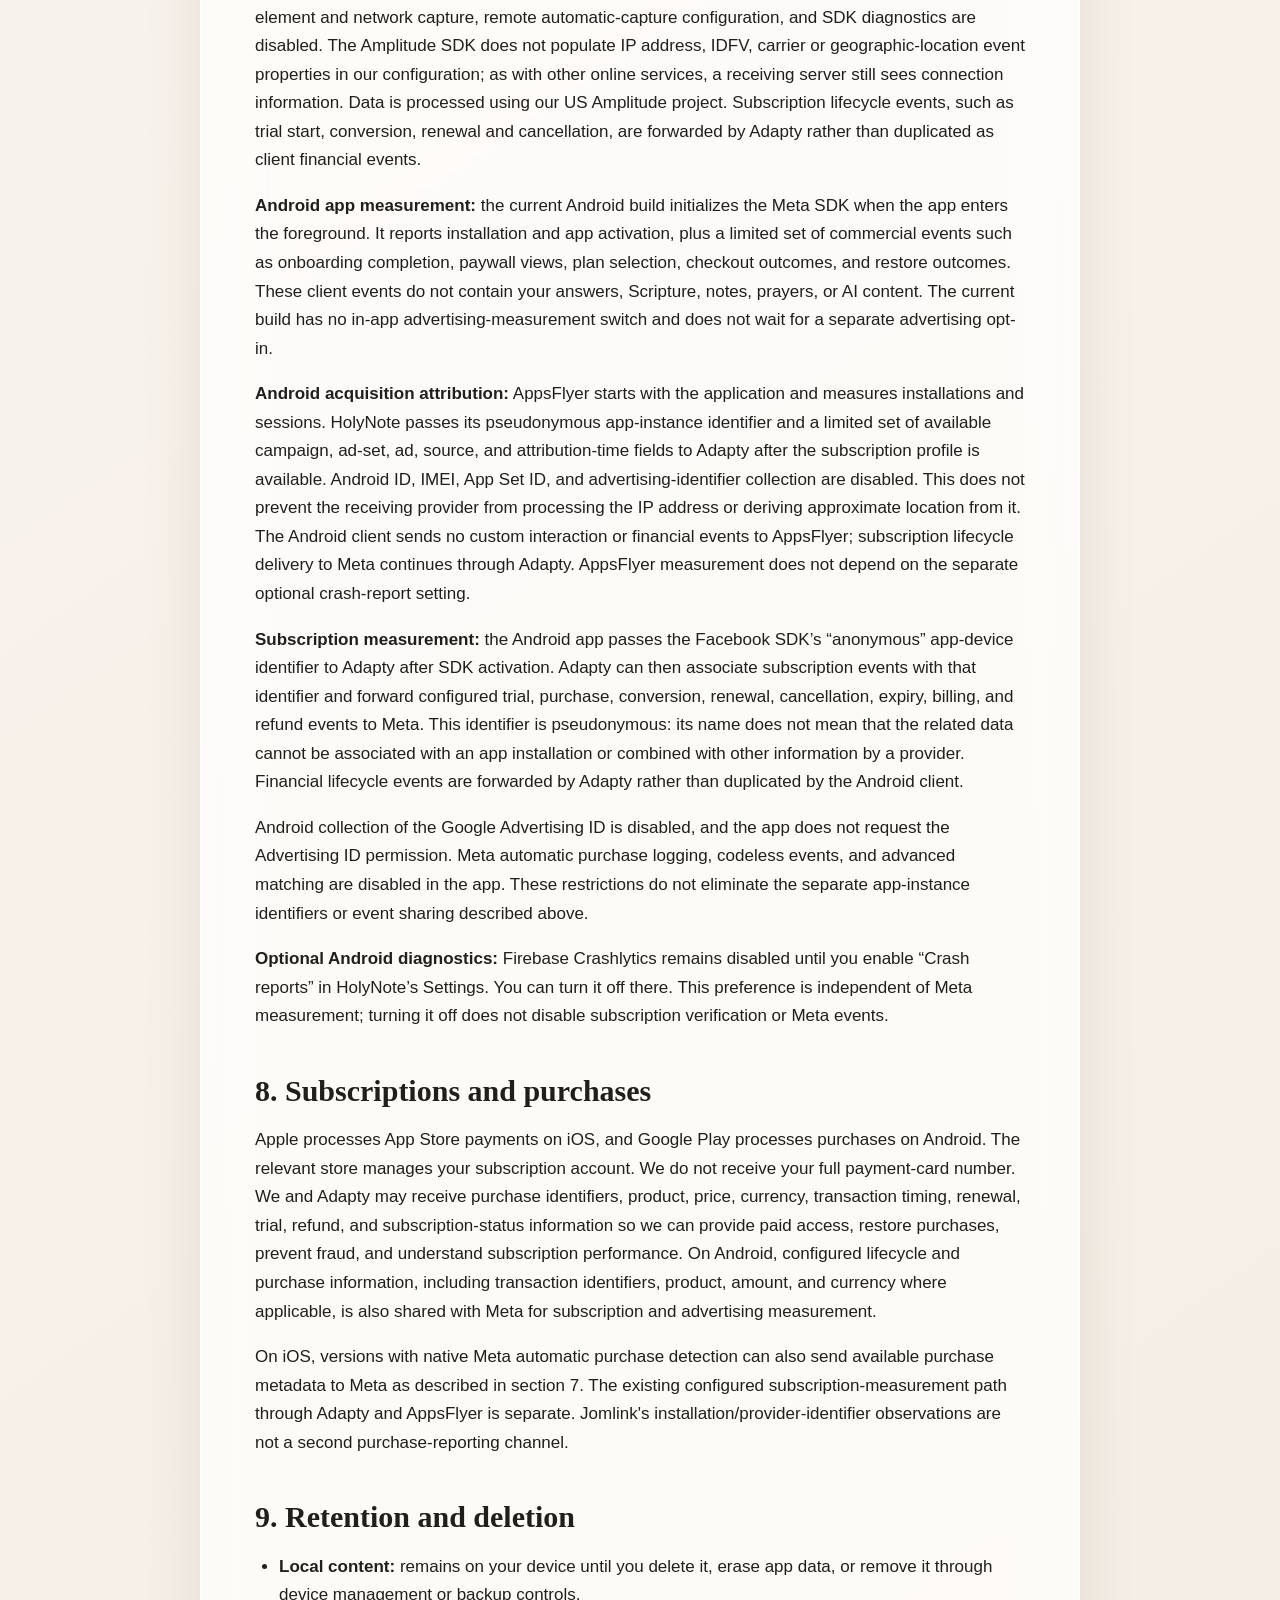
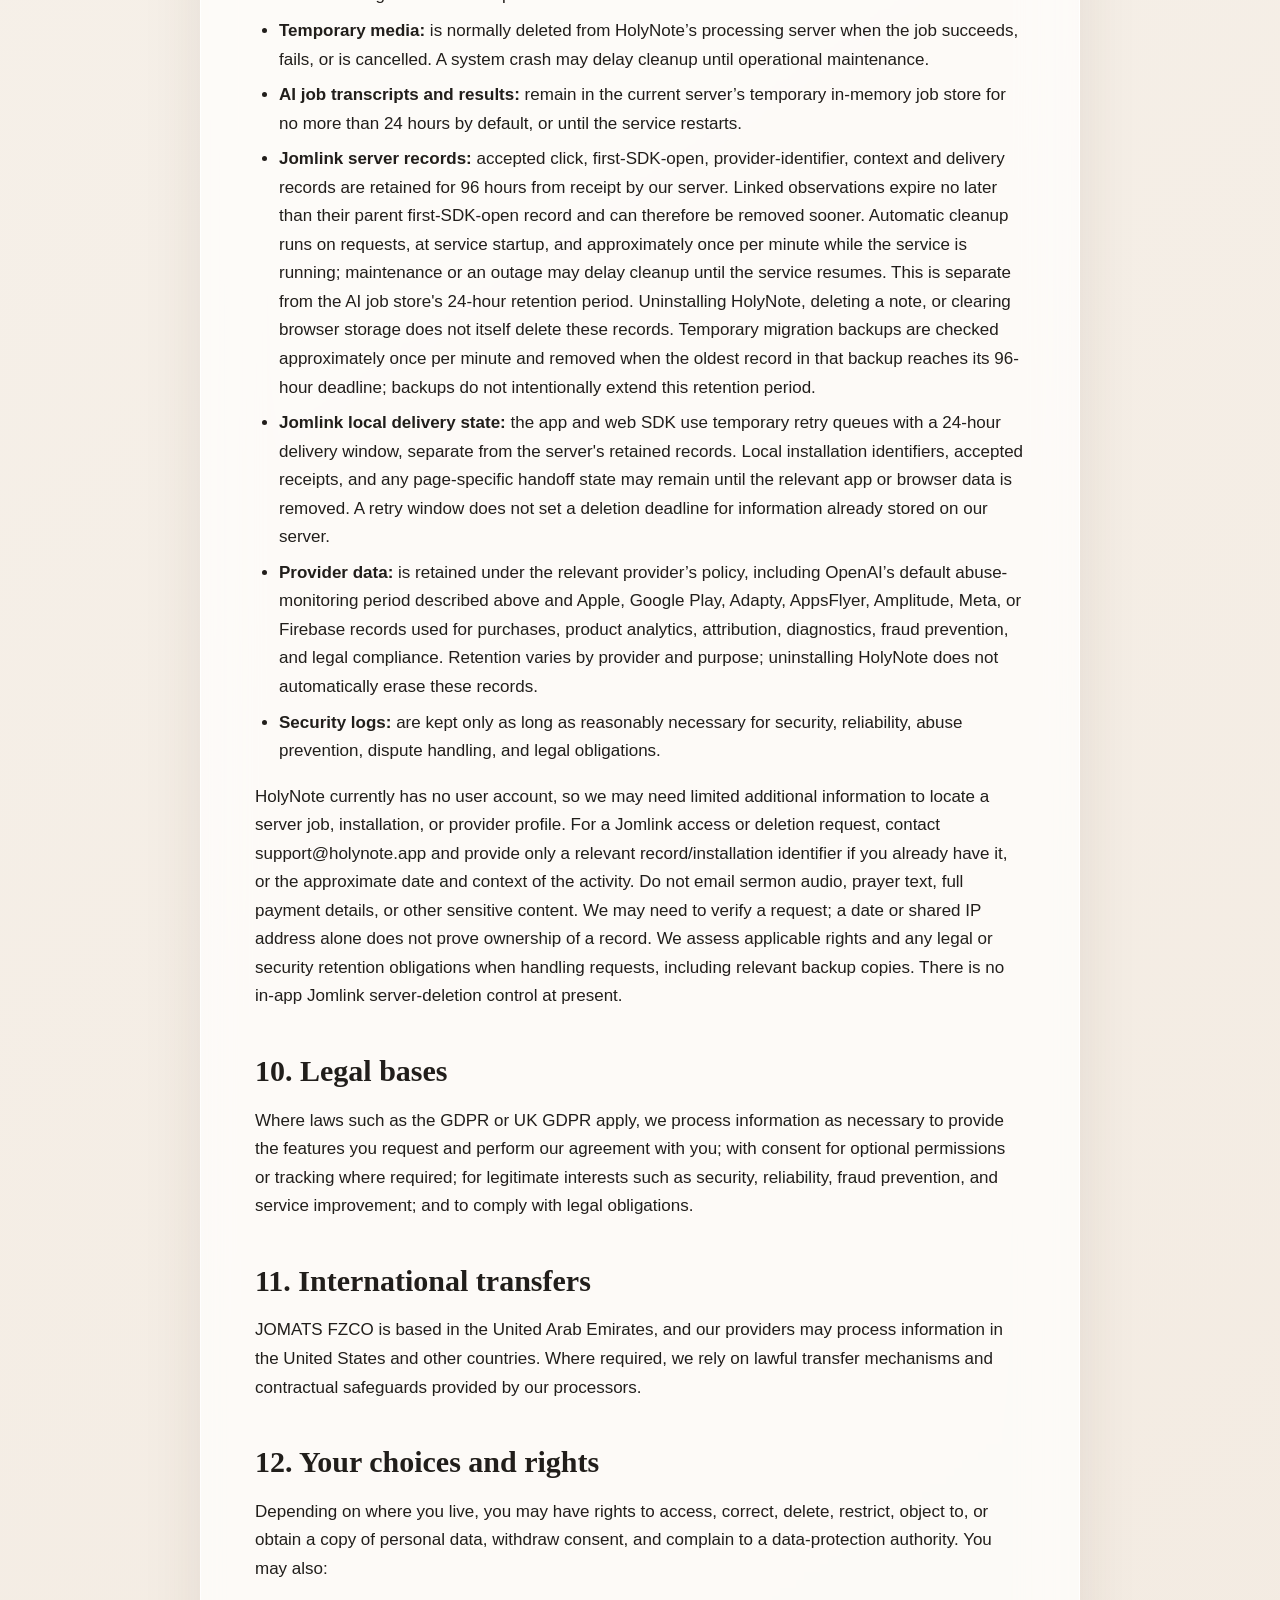
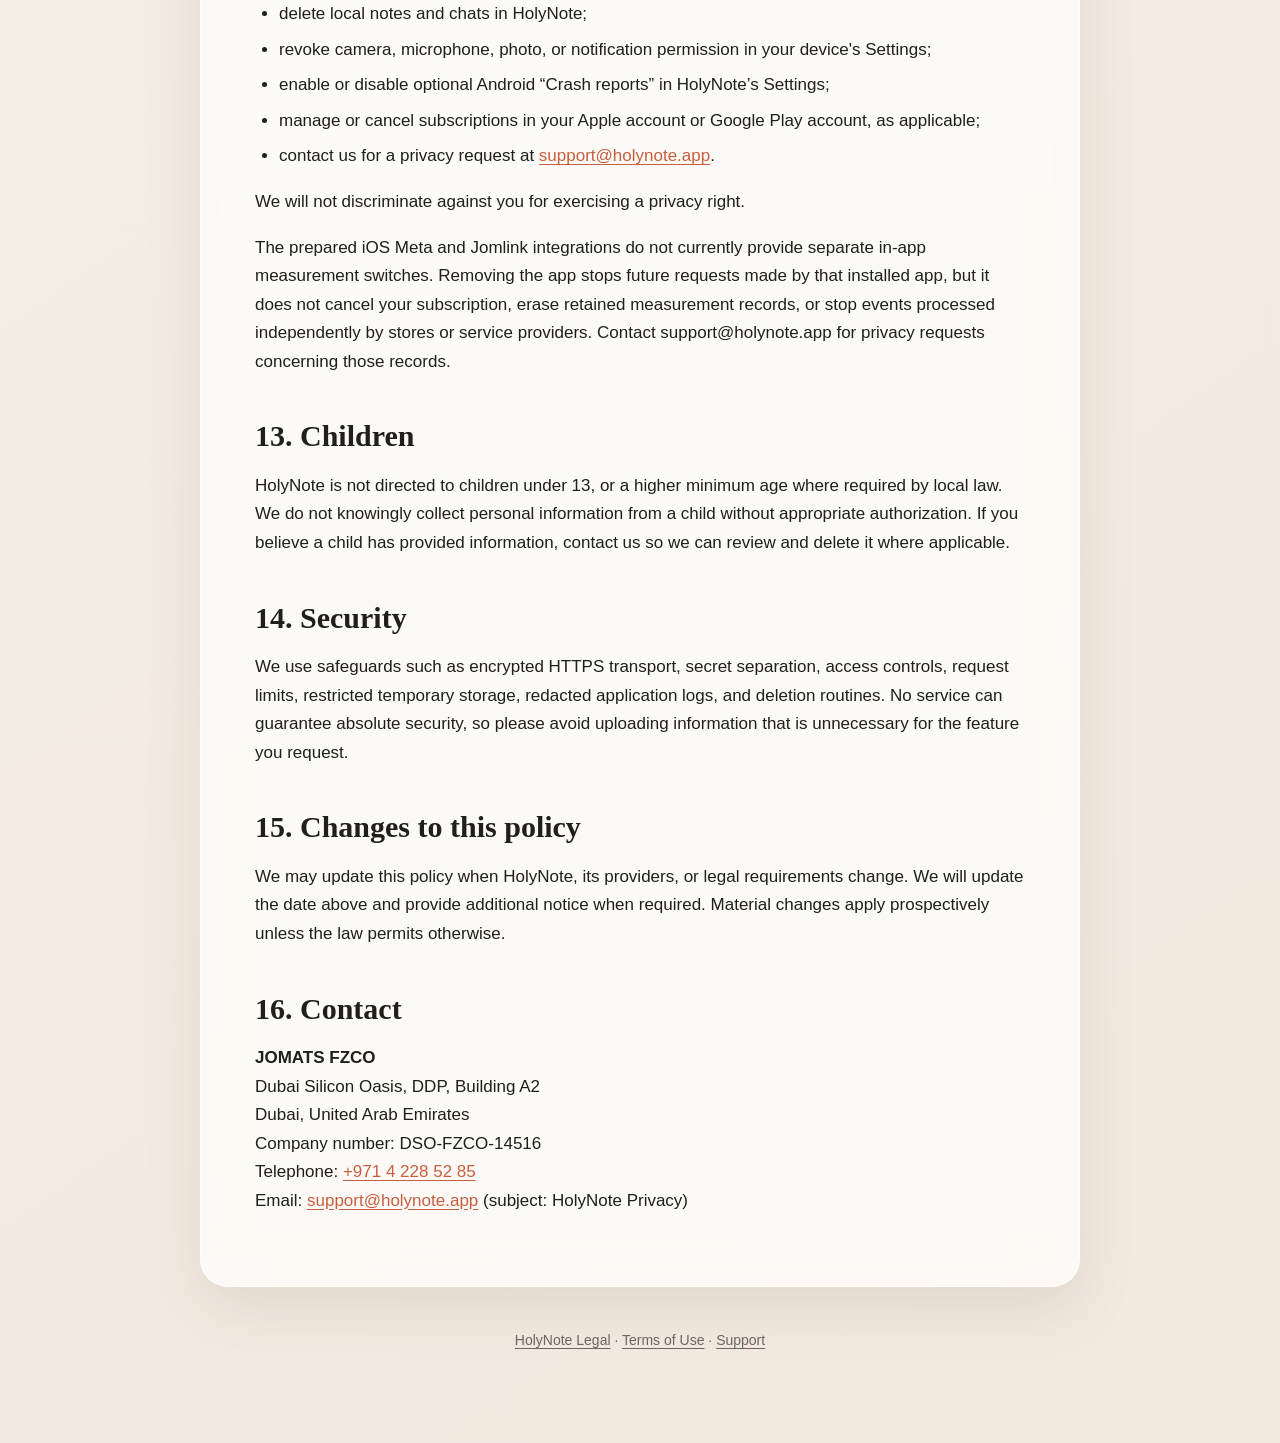
==== commit 87612be1: "Disclose native iOS Meta and Jomlink with 96-hour retention" ====
--- a/privacy/index.html
+++ b/privacy/index.html
@@ -21,7 +21,7 @@
     <article class="document">
       <p class="eyebrow">JOMATS FZCO</p>
       <h1>Privacy Policy</h1>
-      <p class="meta">Effective and last updated: October 18, 2026</p>
+      <p class="meta">Effective and last updated: October 28, 2026.</p>
       <p class="lede">This policy covers HolyNote on iOS and Android. Your personal library stays on your device unless you request online processing, such as creating an AI note or Scripture study. Separate technical, subscription, and measurement information is processed as described below; the integrations differ between platforms.</p>
 
       <div class="notice">
@@ -32,6 +32,8 @@
           <li>Audio, reviewed Scripture text, YouTube links, and questions are sent only when you request an online AI feature.</li>
           <li>Religious reflections, prayers, and sermons can reveal sensitive beliefs. Please share only content you are comfortable processing online.</li>
           <li>On iOS, Amplitude measures technical onboarding and product interactions using a random app-installation identifier. Adapty forwards configured subscription lifecycle events to Amplitude. Your answers, Scripture, notes, prayers, audio, and AI request content are not sent to Amplitude.</li>
+          <li>iOS versions with the native Meta integration send installation, activation, technical app/device information, and available automatically detected purchase information to Meta for measurement. The Meta app-instance identifier is also associated with your Adapty profile. Adapty IP-address collection is enabled when this native integration is configured.</li>
+          <li>iOS versions with Jomlink, our first-party HolyAttribution service, send installation identifiers, device/network context, and available AppsFlyer and Adapty identifiers to our server. Jomlink can compare app launches with visits to our link pages. Accepted server records are kept for 96 hours, with linked observations expiring no later than their parent record; see section 9.</li>
           <li>The Android app sends installation, session, and selected commercial interaction events to Meta, and Adapty shares subscription lifecycle events with Meta. These integrations use pseudonymous identifiers, not the content of your library or AI requests.</li>
           <li>Android also uses AppsFlyer for install and session attribution. Its app-instance identifier and limited campaign information are linked to your Adapty profile; IP addresses may be used to infer approximate location.</li>
           <li>Android crash reporting through Firebase Crashlytics is optional and controlled by the separate “Crash reports” setting.</li>
@@ -49,7 +51,8 @@
         <li>notes, folders, transcripts, generated summaries, Scripture studies, flashcards, and reflections;</li>
         <li>recorded or imported audio and any images you attach to a note;</li>
         <li>Bible chat history, highlights, personal verse notes, reading position, and display preferences;</li>
-        <li>Today completion, streak progress, onboarding choices, and app settings.</li>
+        <li>Today completion, streak progress, onboarding choices, and app settings;</li>
+        <li>technical installation/session identifiers, delivery receipts, and temporary retry queues used by the measurement integrations described below.</li>
       </ul>
       <p>This local information is not automatically synced to a HolyNote account. You can delete notes and conversations inside the app. Removing the app or erasing its data generally removes local information. On iOS, copies may remain in device backups controlled by you or Apple. Android app backup and device transfer are disabled. Deleting local data does not automatically delete records held by our service providers.</p>
 
@@ -63,6 +66,7 @@
             <tr><td>Reviewed Scripture text and reference</td><td>When you confirm a scanned passage and request an AI study.</td><td>Text recognition begins on your device. The reviewed text, not the scan photo, is sent after you choose “Use this passage.”</td></tr>
             <tr><td>Questions and conversation context</td><td>When you ask the note assistant or Bible chat a question.</td><td>The question and relevant note or Scripture context are sent to create the requested answer.</td></tr>
             <tr><td>Technical and security data</td><td>When the app connects to our service, to deliver requests, verify paid access, limit abuse, diagnose failures, and protect the Service.</td><td>May include a random installation identifier, IP address, request identifier, date and time, requested route, response status, app or device technical information, and error metadata. The installation identifier links an AI request to its Adapty subscription profile and to jobs created by that installation. Request bodies and authorization credentials are redacted from application logs.</td></tr>
+            <tr><td>Jomlink app and link-measurement records</td><td>When an iOS version containing HolyAttribution starts or receives an eligible acquisition link, or when a link page runs our web measurement code.</td><td>Our server receives technical identifiers, timestamps, available campaign/link information, browser/device context, and the connecting IP address. Available AppsFlyer UID and Adapty profile identifiers can be linked to the app's record. These records are separate from AI requests and do not contain the content of your personal library. See sections 7 and 9 for collection and retention details.</td></tr>
           </tbody>
         </table>
       </div>
@@ -88,18 +92,25 @@
         <li><strong>OpenAI</strong> — audio transcription and generation of requested AI notes, studies, and answers.</li>
         <li><strong>Apple</strong> — App Store distribution, payments, subscription management, device permissions, and optional notification services.</li>
         <li><strong>Google Play</strong> — Android distribution, payments, and subscription management. See <a href="https://policies.google.com/privacy">Google’s Privacy Policy</a>.</li>
-        <li><strong>Adapty</strong> — subscription status, paywall delivery, purchase analytics, and an anonymous app profile. In HolyNote’s current iOS configuration, collection of the Apple advertising identifier (IDFA) and IP address by the Adapty SDK is disabled. Adapty may process purchase history, app-instance or other device identifiers, device model, operating system, language, and paywall interactions. See <a href="https://adapty.io/end-users-privacy/">Adapty’s End-Users Privacy Policy</a>.</li>
+        <li><strong>Adapty</strong> — subscription status, paywall delivery, purchase analytics, and a pseudonymous app profile. Collection of the Apple advertising identifier (IDFA) remains disabled in our iOS configuration. In iOS versions with a configured native Meta integration, Adapty IP-address collection is enabled; otherwise this iOS collection is disabled. Adapty may process purchase history, app-instance or other device identifiers, device model, operating system, language, and paywall interactions. The app can associate Meta's app-instance identifier and other configured measurement identifiers with the Adapty profile. See <a href="https://adapty.io/end-users-privacy/">Adapty’s End-Users Privacy Policy</a>.</li>
         <li><strong>AppsFlyer (iOS)</strong> — installation attribution and measurement of selected app or subscription events. Depending on configuration and consent, it may process an AppsFlyer identifier, IP address and inferred approximate location, device and app information, install source, and event data. See <a href="https://www.appsflyer.com/legal/privacy-policy/">AppsFlyer’s Privacy Policy</a>.</li>
+        <li><strong>Meta (iOS)</strong> — native installation, activation, advertising and subscription measurement. When this integration is present and configured, Meta receives a pseudonymous SDK app-instance identifier, connection IP address, app/device technical information, event times, and available automatically detected StoreKit purchase metadata. Configured subscription events can also reach Meta's separate web-measurement channel through Adapty and AppsFlyer. Our native client does not manually duplicate financial lifecycle events into AppsFlyer. See <a href="https://www.facebook.com/privacy/policy/">Meta’s Privacy Policy</a>.</li>
+        <li><strong>Jomlink / HolyAttribution (our first-party service)</strong> — operated by us at <code>jomlink.shanovo.app</code> to collect app/link measurement records, compare acquisition information, and diagnose delivery and attribution differences. It receives the categories described in section 7. It is separate from our AI-processing service and is not a second native purchase-event sender to Meta.</li>
         <li><strong>Amplitude (iOS)</strong> — product analytics, including technical onboarding steps and completion, navigation, permission outcomes, paywall interactions, feature-operation outcomes and engagement timing. It receives a randomly generated app-installation identifier, session and event times, app and device technical information, language, and configured subscription events forwarded by Adapty. The app passes the Amplitude identifiers to Adapty to associate these lifecycle events with product usage. See <a href="https://amplitude.com/privacy">Amplitude’s Privacy Notice</a>; Amplitude processes our end-user analytics data on our behalf.</li>
         <li><strong>AppsFlyer (Android)</strong> — install and session attribution, campaign measurement, and fraud prevention. It may process a pseudonymous AppsFlyer app-instance identifier, IP address and inferred approximate location, device and app technical information, launch timing, install-referrer and campaign information. Its identifier and limited attribution fields are passed to Adapty. Configured Meta partner sharing is enabled for installation and attribution measurement; AppsFlyer-to-Meta in-app event postbacks are disabled. See <a href="https://www.appsflyer.com/legal/privacy-policy/">AppsFlyer’s Privacy Policy</a>.</li>
         <li><strong>Meta (Android)</strong> — installation and app-event measurement, advertising attribution, campaign optimization, and subscription measurement. Meta receives the Facebook SDK app-instance identifier, app and device technical information, event times, selected interaction events, and subscription events forwarded by Adapty. Network requests also expose connection information such as IP addresses to the receiving provider. See <a href="https://www.facebook.com/privacy/policy/">Meta’s Privacy Policy</a>.</li>
         <li><strong>Google Firebase Crashlytics (Android, optional)</strong> — crash and reliability diagnostics when you enable “Crash reports.” Data can include installation identifiers, app and device versions, operating-system information, crash stack traces, and diagnostic metadata. Google Analytics is not enabled in this integration. See <a href="https://firebase.google.com/support/privacy">Firebase’s Privacy and Security information</a>.</li>
         <li><strong>GitHub Pages</strong> — hosts this public policy and support website and may process standard web request data under GitHub’s policies.</li>
       </ul>
-      <p>We do not intentionally send the content of your sermons, prayers, Scripture scans, notes, Bible passages or references, YouTube links, or AI questions to Adapty, AppsFlyer, Amplitude, Meta, or Firebase. HolyNote uses the same pseudonymous installation identifier as the Adapty customer identifier so our server can verify Premium access; the signed credential itself is not sent to these analytics providers. The separate random Amplitude installation identifier is not your name, email, Apple account, or advertising identifier. Providers may act as processors or independent controllers depending on their service and applicable terms.</p>
+      <p>We do not intentionally send the content of your sermons, prayers, Scripture scans, notes, Bible passages or references, YouTube links, or AI questions to Adapty, AppsFlyer, Amplitude, Meta, Firebase, or Jomlink. HolyNote uses the same pseudonymous installation identifier as the Adapty customer identifier so our server can verify Premium access; the signed credential itself is not sent to these analytics providers. The separate random Amplitude installation identifier is not your name, email, Apple account, or advertising identifier. Terms such as “anonymous ID” in an SDK do not mean that the related records are unidentifiable: identifiers and timestamps can associate information with an app installation or profile. Providers may act as processors or independent controllers depending on their service and applicable terms.</p>
 
       <h2>7. Analytics, attribution, and tracking</h2>
-      <p>HolyNote does not show third-party ads or sell personal data. The current iOS build may use AppsFlyer to measure installations and selected product or subscription events, but it does not access Apple’s advertising identifier (IDFA), enable Apple-defined cross-app tracking, or request permission through App Tracking Transparency (ATT). If a future version proposes to use IDFA or other Apple-defined tracking, we will update this policy and request permission before enabling it where required.</p>
+      <p>HolyNote does not show third-party ads or sell personal data. We use the measurement integrations described here to understand acquisition, product use, subscriptions, and advertising performance. The prepared iOS configuration does not collect Apple’s advertising identifier (IDFA) and does not display an App Tracking Transparency (ATT) prompt. This describes those technical controls; it is not a claim that every use of other identifiers or device/network information falls outside Apple's definition of tracking. A privacy policy or the absence of IDFA does not replace any required permission.</p>
+      <p><strong>iOS native Meta measurement:</strong> in versions containing the configured integration, Meta starts with the app and automatically handles its installation/activation and available purchase detection. It may receive product and transaction identifiers, amount, currency, purchase timing, and trial/offer information available to the SDK. Detection of every trial, renewal, or other subscription event is not guaranteed. HolyNote passes the Meta SDK's pseudonymous app-instance identifier to Adapty so that the profile can be associated with that identifier. Our configuration disables IDFA collection, automatic screen metadata, codeless debugging, and product-improvement data collection, and limits Meta event-data usage. It does not provide a separate in-app Meta opt-in or measurement switch. These restrictions do not make the remaining information anonymous or stop the receiving server from seeing connection information.</p>
+      <p><strong>iOS first-party Jomlink measurement:</strong> versions containing HolyAttribution start it independently of note creation, onboarding, and purchases. It can collect a random installation identifier, event/session identifiers, first-SDK-open and delivery times, launch/session metadata, app version/build, Apple vendor identifier (IDFV), device model and operating-system version, language/locale, time zone and clock format, screen size/scale/brightness/orientation, and available App Store storefront information. It can also record limited availability diagnostics and heuristic indications of VPN use or device modification. These indications are not proof of a person's identity, VPN provider, or device security status. Our server sees the IP address of the HTTPS connection; the app's additional public-IP and AppTransaction probes are disabled in this integration.</p>
+      <p>Jomlink also receives genuine AppsFlyer UID and Adapty profile identifiers when available, limited attribution outcomes and campaign/ad-set/ad/source fields from provider callbacks, and allowlisted acquisition-link context such as a click identifier or source/referrer information. It does not receive full private note links or arbitrary URL query strings. Provider identifiers are comparison keys, not proof that two records identify the same person. An existing user's first launch of this SDK is not necessarily a new App Store installation. There is currently no separate in-app Jomlink opt-in or measurement switch.</p>
+      <p><strong>Jomlink link pages:</strong> pages running our web measurement code can send selected campaign and click parameters supplied in the link (including platform click identifiers), user-agent and available browser/platform information, language, time zone, screen dimensions/scale, and referrer origin. The web SDK can use browser local storage for its delivery queue; link pages may retain a receipt for handing a click identifier to the app. Clearing browser storage does not delete records already accepted by our server. This is separate from our static legal/support pages, which do not run this measurement code.</p>
+      <p>Jomlink's current diagnostic comparison can use timing, connection IP, language, time zone, and screen context to suggest a possible connection between a link visit and an app record. Such suggestions are heuristic, can be ambiguous or wrong, and are not verified personal identities or calibrated probabilities. Disclosure of this processing does not by itself establish that a particular matching use is permitted by platform rules or applicable law.</p>
       <p><strong>iOS product analytics:</strong> versions including Amplitude start technical product measurement with the app. This helps us understand where onboarding stops, whether features complete successfully, and how to improve the product. The app does not provide a separate Amplitude opt-in or analytics switch. Onboarding answers and user-generated content are excluded. Session replay, automatic screen, element and network capture, remote automatic-capture configuration, and SDK diagnostics are disabled. The Amplitude SDK does not populate IP address, IDFV, carrier or geographic-location event properties in our configuration; as with other online services, a receiving server still sees connection information. Data is processed using our US Amplitude project. Subscription lifecycle events, such as trial start, conversion, renewal and cancellation, are forwarded by Adapty rather than duplicated as client financial events.</p>
       <p><strong>Android app measurement:</strong> the current Android build initializes the Meta SDK when the app enters the foreground. It reports installation and app activation, plus a limited set of commercial events such as onboarding completion, paywall views, plan selection, checkout outcomes, and restore outcomes. These client events do not contain your answers, Scripture, notes, prayers, or AI content. The current build has no in-app advertising-measurement switch and does not wait for a separate advertising opt-in.</p>
       <p><strong>Android acquisition attribution:</strong> AppsFlyer starts with the application and measures installations and sessions. HolyNote passes its pseudonymous app-instance identifier and a limited set of available campaign, ad-set, ad, source, and attribution-time fields to Adapty after the subscription profile is available. Android ID, IMEI, App Set ID, and advertising-identifier collection are disabled. This does not prevent the receiving provider from processing the IP address or deriving approximate location from it. The Android client sends no custom interaction or financial events to AppsFlyer; subscription lifecycle delivery to Meta continues through Adapty. AppsFlyer measurement does not depend on the separate optional crash-report setting.</p>
@@ -109,16 +120,19 @@
 
       <h2>8. Subscriptions and purchases</h2>
       <p>Apple processes App Store payments on iOS, and Google Play processes purchases on Android. The relevant store manages your subscription account. We do not receive your full payment-card number. We and Adapty may receive purchase identifiers, product, price, currency, transaction timing, renewal, trial, refund, and subscription-status information so we can provide paid access, restore purchases, prevent fraud, and understand subscription performance. On Android, configured lifecycle and purchase information, including transaction identifiers, product, amount, and currency where applicable, is also shared with Meta for subscription and advertising measurement.</p>
+      <p>On iOS, versions with native Meta automatic purchase detection can also send available purchase metadata to Meta as described in section 7. The existing configured subscription-measurement path through Adapty and AppsFlyer is separate. Jomlink's installation/provider-identifier observations are not a second purchase-reporting channel.</p>
 
       <h2>9. Retention and deletion</h2>
       <ul>
         <li><strong>Local content:</strong> remains on your device until you delete it, erase app data, or remove it through device management or backup controls.</li>
         <li><strong>Temporary media:</strong> is normally deleted from HolyNote’s processing server when the job succeeds, fails, or is cancelled. A system crash may delay cleanup until operational maintenance.</li>
         <li><strong>AI job transcripts and results:</strong> remain in the current server’s temporary in-memory job store for no more than 24 hours by default, or until the service restarts.</li>
+        <li><strong>Jomlink server records:</strong> accepted click, first-SDK-open, provider-identifier, context and delivery records are retained for 96 hours from receipt by our server. Linked observations expire no later than their parent first-SDK-open record and can therefore be removed sooner. Automatic cleanup runs on requests, at service startup, and approximately once per minute while the service is running; maintenance or an outage may delay cleanup until the service resumes. This is separate from the AI job store's 24-hour retention period. Uninstalling HolyNote, deleting a note, or clearing browser storage does not itself delete these records. Temporary migration backups are checked approximately once per minute and removed when the oldest record in that backup reaches its 96-hour deadline; backups do not intentionally extend this retention period.</li>
+        <li><strong>Jomlink local delivery state:</strong> the app and web SDK use temporary retry queues with a 24-hour delivery window, separate from the server's retained records. Local installation identifiers, accepted receipts, and any page-specific handoff state may remain until the relevant app or browser data is removed. A retry window does not set a deletion deadline for information already stored on our server.</li>
         <li><strong>Provider data:</strong> is retained under the relevant provider’s policy, including OpenAI’s default abuse-monitoring period described above and Apple, Google Play, Adapty, AppsFlyer, Amplitude, Meta, or Firebase records used for purchases, product analytics, attribution, diagnostics, fraud prevention, and legal compliance. Retention varies by provider and purpose; uninstalling HolyNote does not automatically erase these records.</li>
         <li><strong>Security logs:</strong> are kept only as long as reasonably necessary for security, reliability, abuse prevention, dispute handling, and legal obligations.</li>
       </ul>
-      <p>Because HolyNote currently has no user account, we may not be able to associate an anonymous server job or provider profile with your identity after it expires. For a privacy request, provide only the minimum identifiers needed to locate relevant records. Do not email sermon audio, prayer text, or other sensitive content.</p>
+      <p>HolyNote currently has no user account, so we may need limited additional information to locate a server job, installation, or provider profile. For a Jomlink access or deletion request, contact support@holynote.app and provide only a relevant record/installation identifier if you already have it, or the approximate date and context of the activity. Do not email sermon audio, prayer text, full payment details, or other sensitive content. We may need to verify a request; a date or shared IP address alone does not prove ownership of a record. We assess applicable rights and any legal or security retention obligations when handling requests, including relevant backup copies. There is no in-app Jomlink server-deletion control at present.</p>
 
       <h2>10. Legal bases</h2>
       <p>Where laws such as the GDPR or UK GDPR apply, we process information as necessary to provide the features you request and perform our agreement with you; with consent for optional permissions or tracking where required; for legitimate interests such as security, reliability, fraud prevention, and service improvement; and to comply with legal obligations.</p>
@@ -136,6 +150,7 @@
         <li>contact us for a privacy request at <a href="mailto:support@holynote.app?subject=HolyNote%20Privacy%20Request">support@holynote.app</a>.</li>
       </ul>
       <p>We will not discriminate against you for exercising a privacy right.</p>
+      <p>The prepared iOS Meta and Jomlink integrations do not currently provide separate in-app measurement switches. Removing the app stops future requests made by that installed app, but it does not cancel your subscription, erase retained measurement records, or stop events processed independently by stores or service providers. Contact support@holynote.app for privacy requests concerning those records.</p>
 
       <h2>13. Children</h2>
       <p>HolyNote is not directed to children under 13, or a higher minimum age where required by local law. We do not knowingly collect personal information from a child without appropriate authorization. If you believe a child has provided information, contact us so we can review and delete it where applicable.</p>
